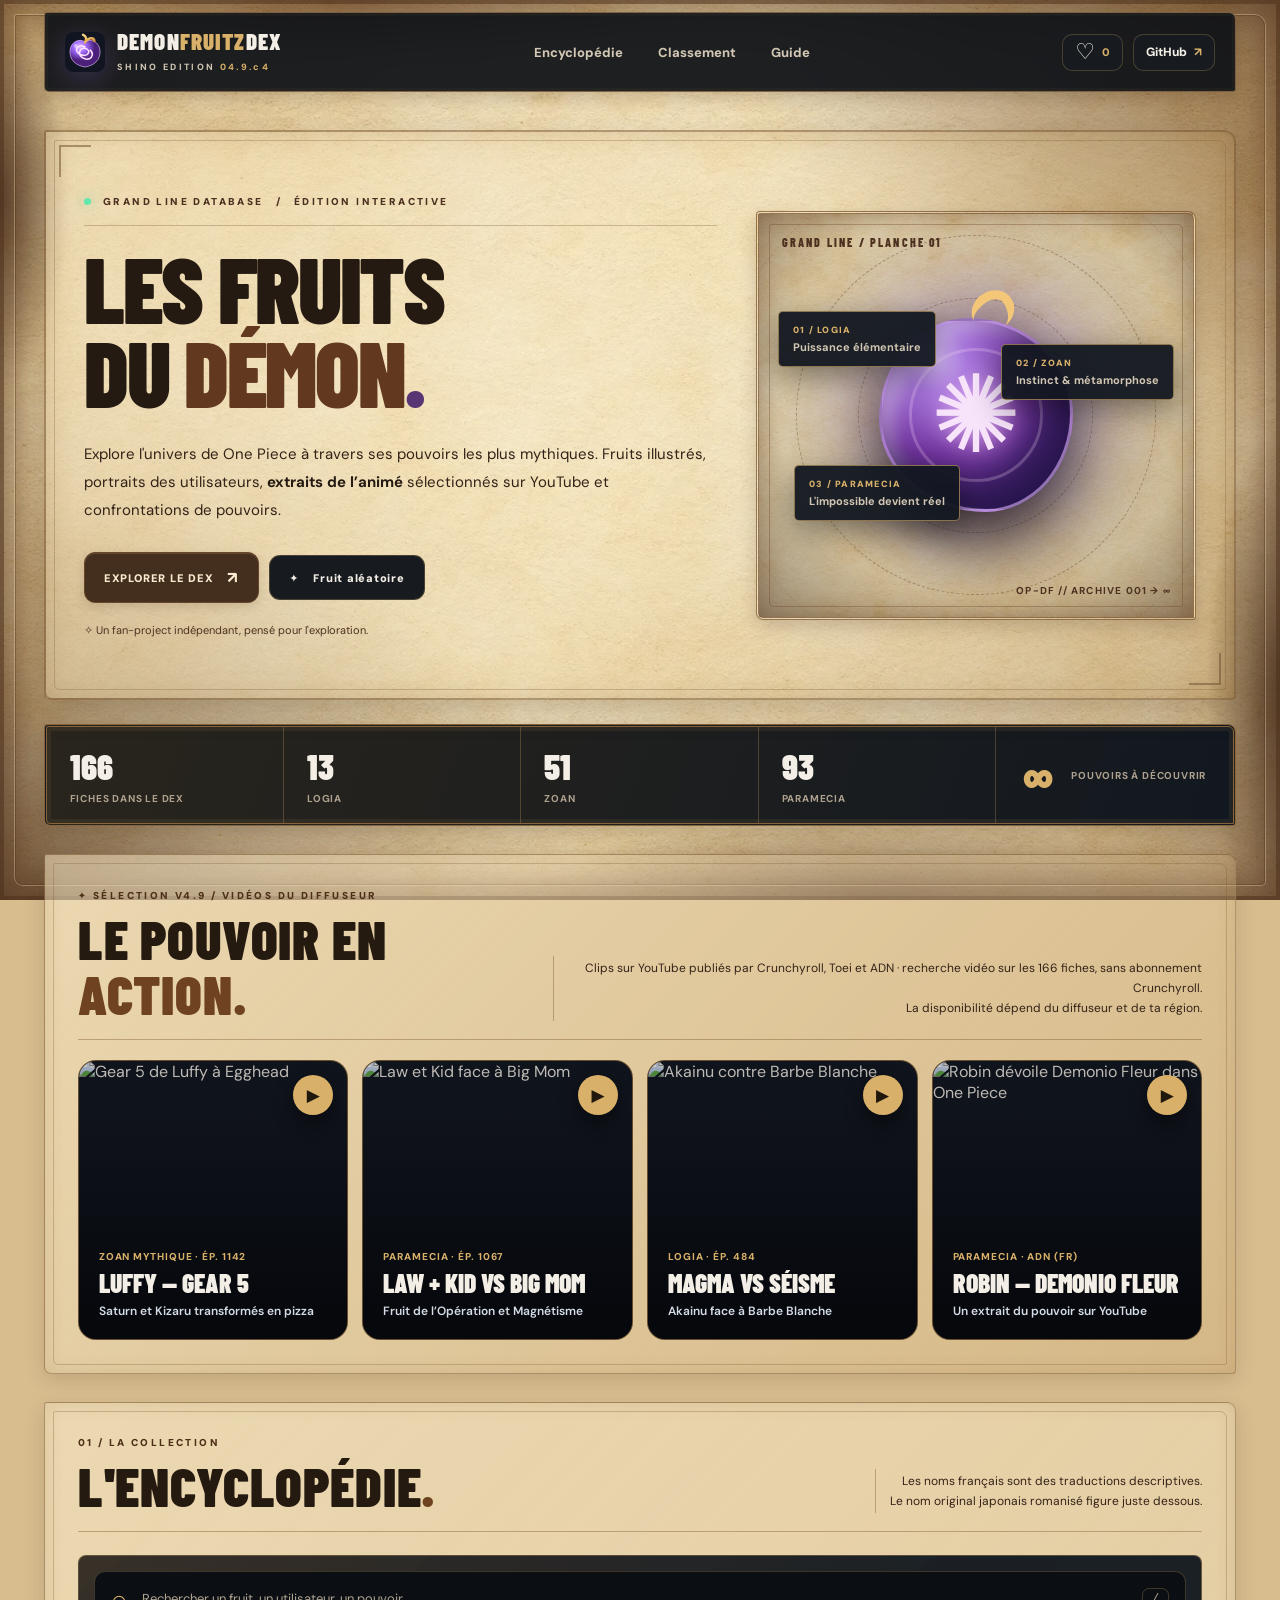
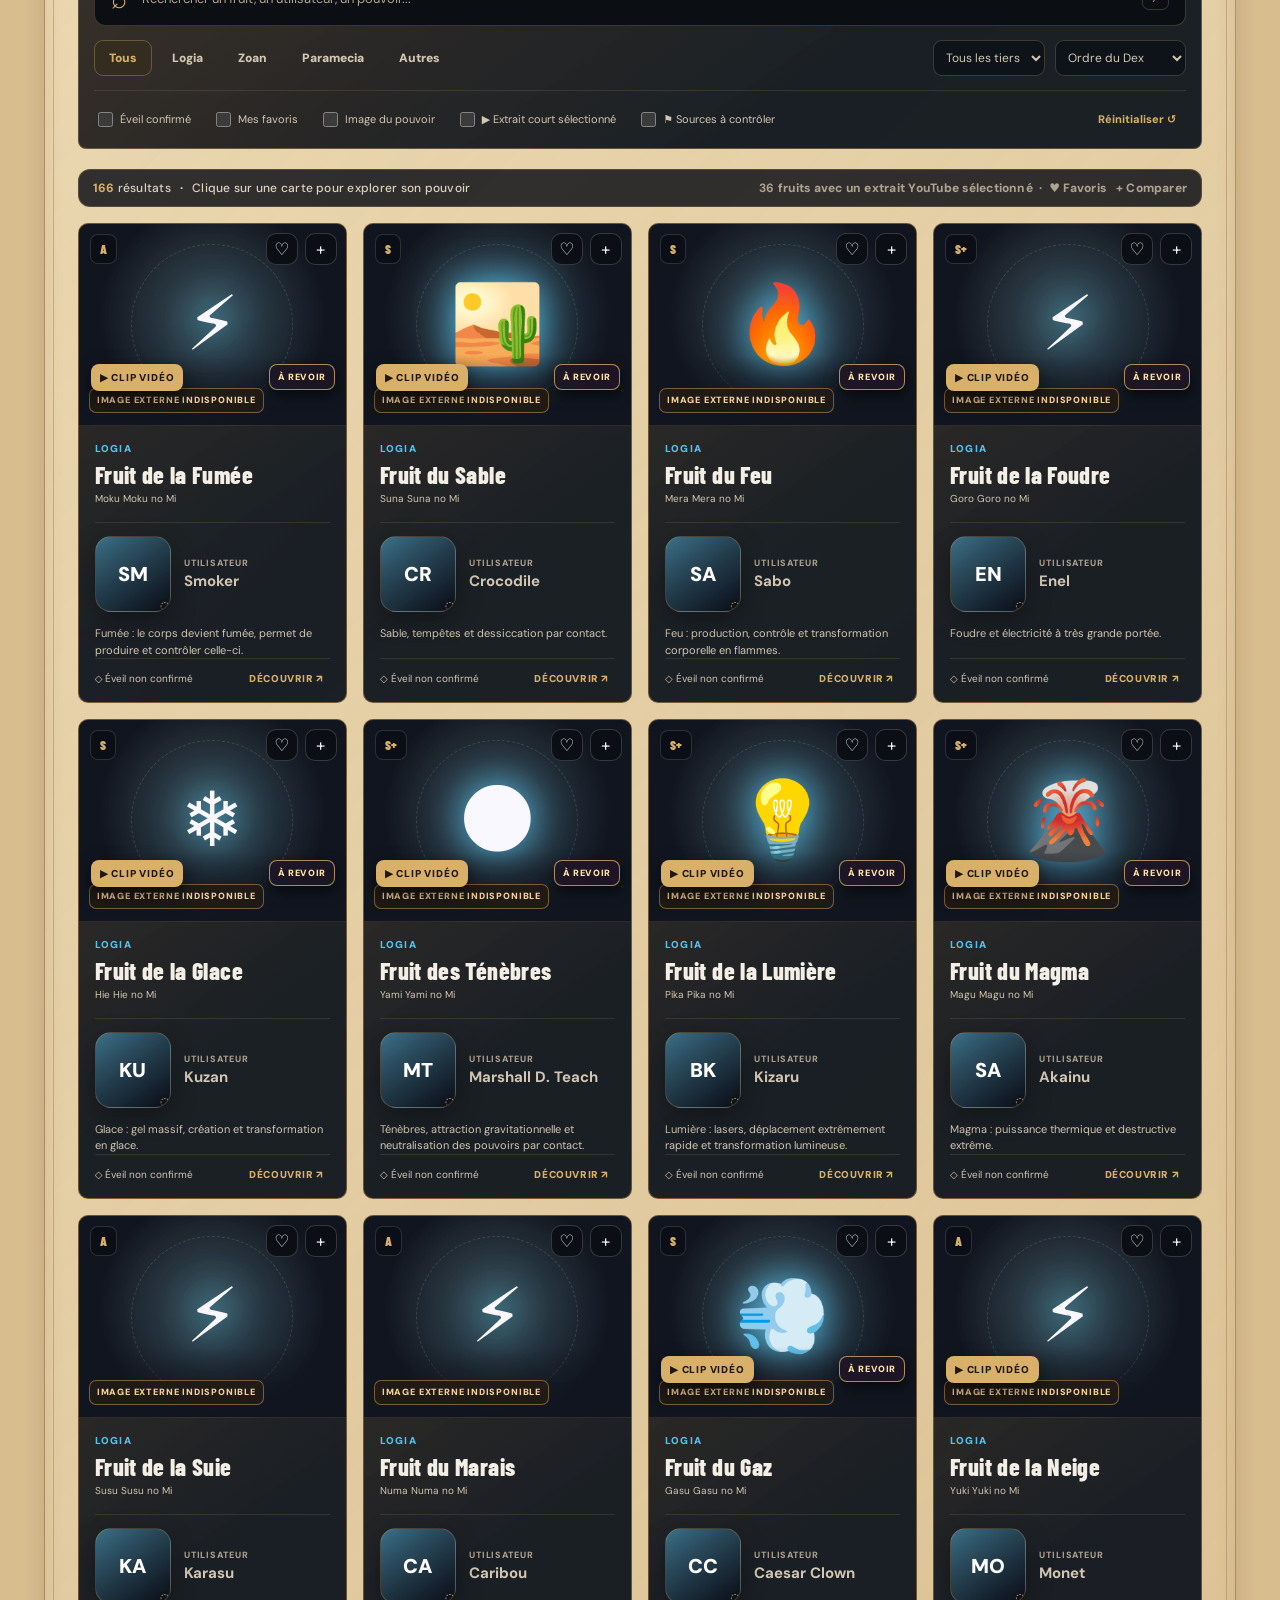
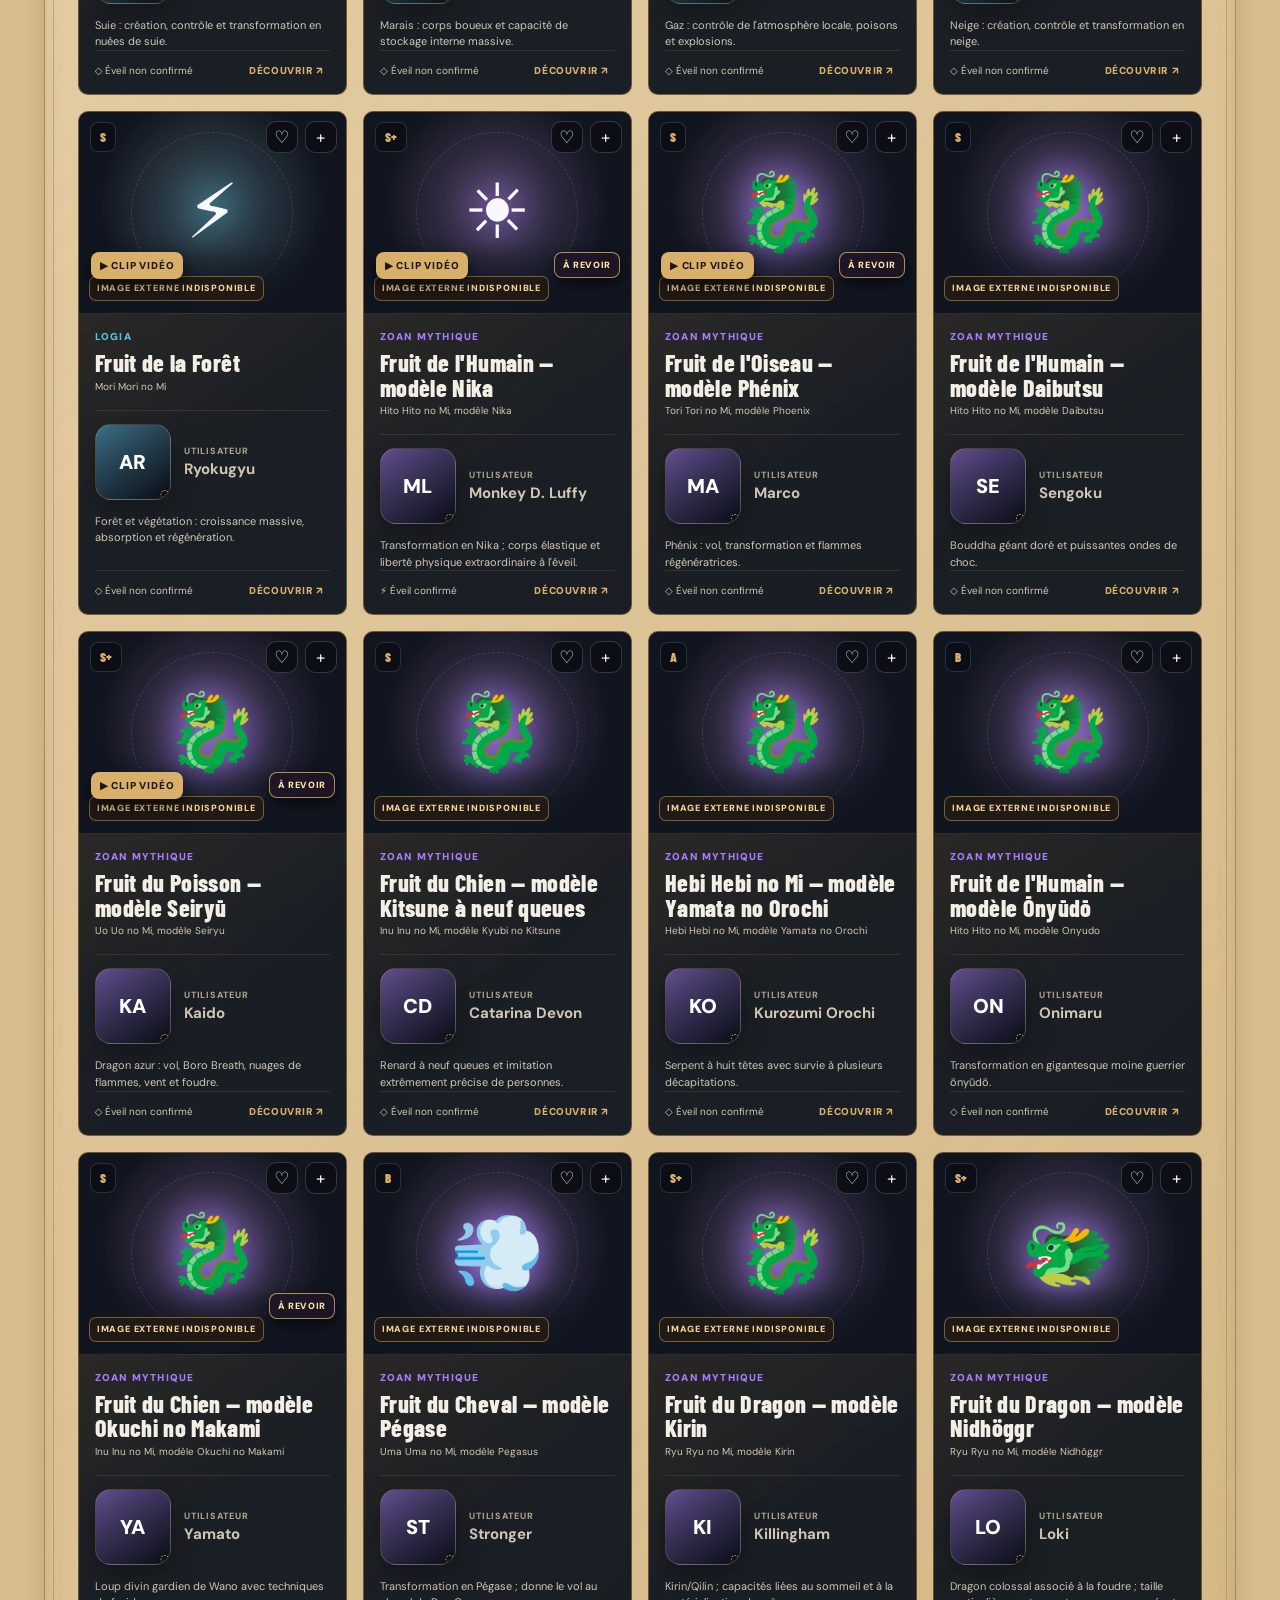
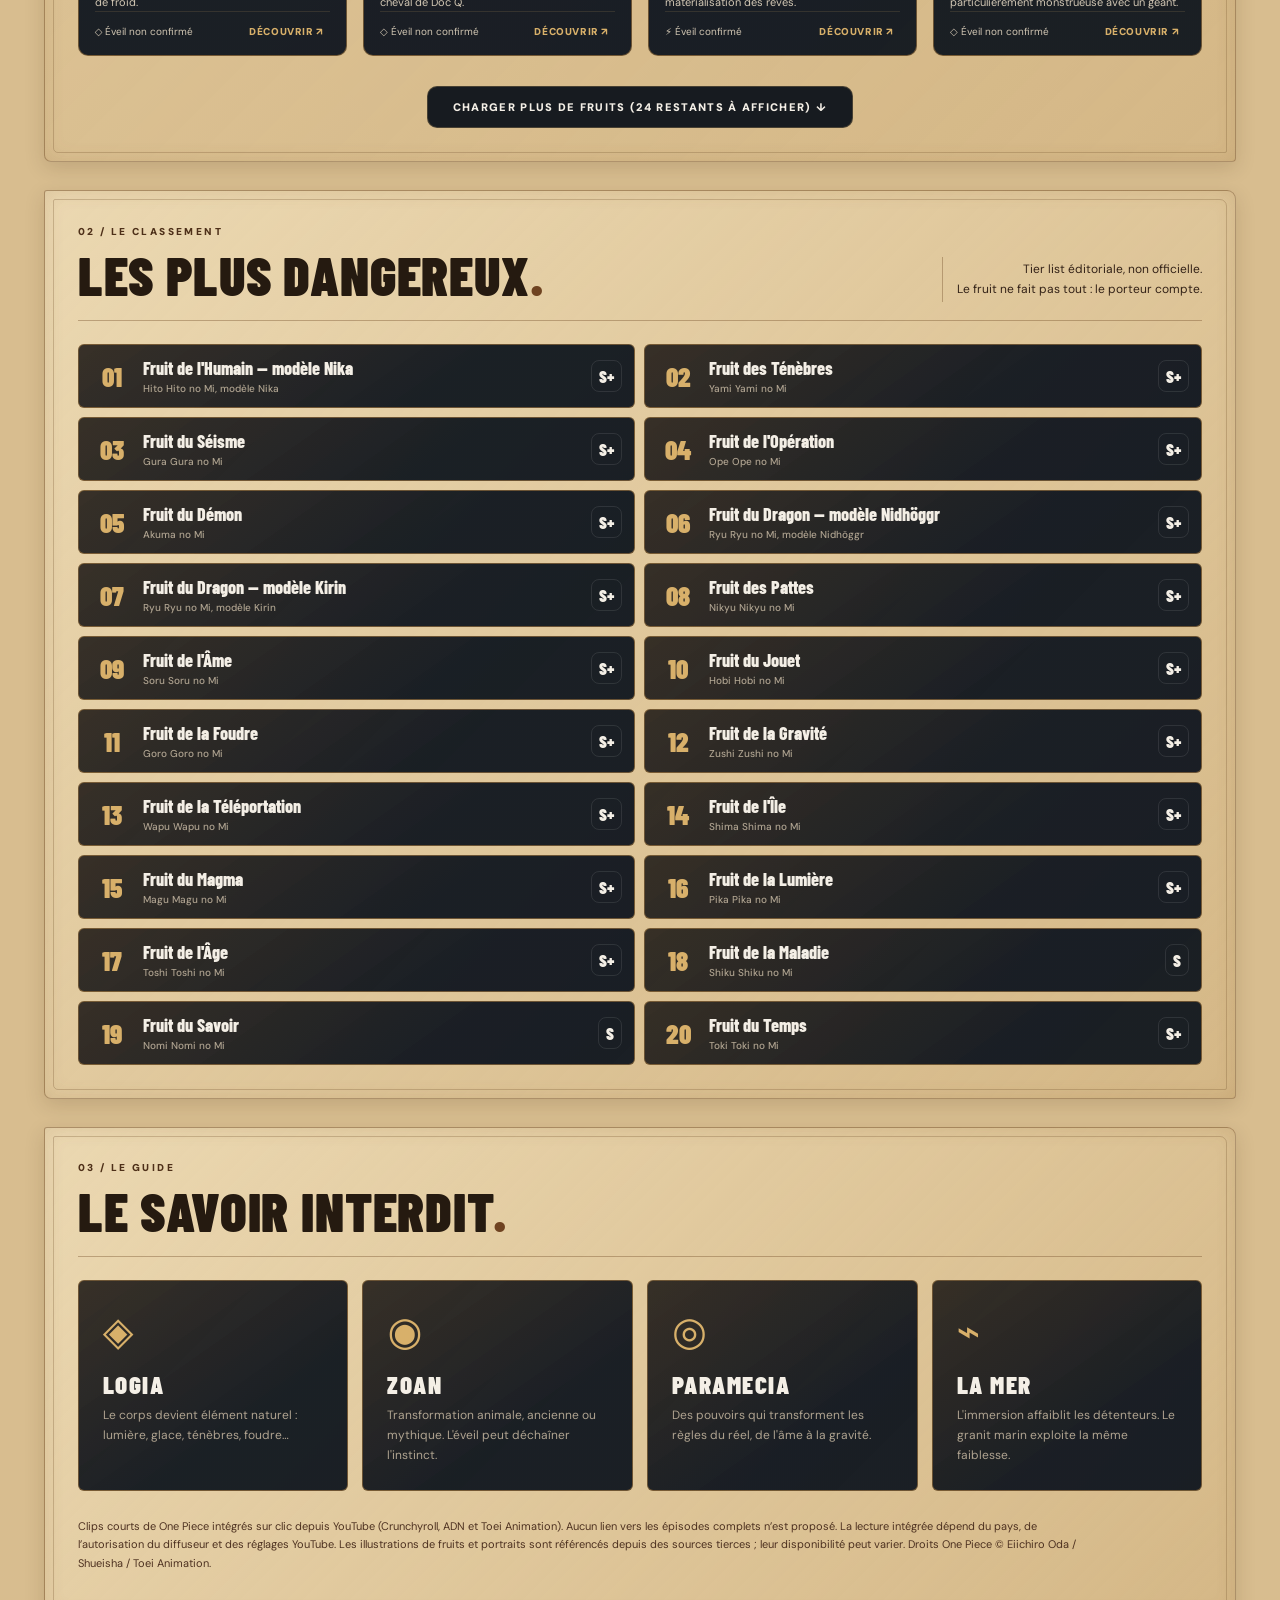
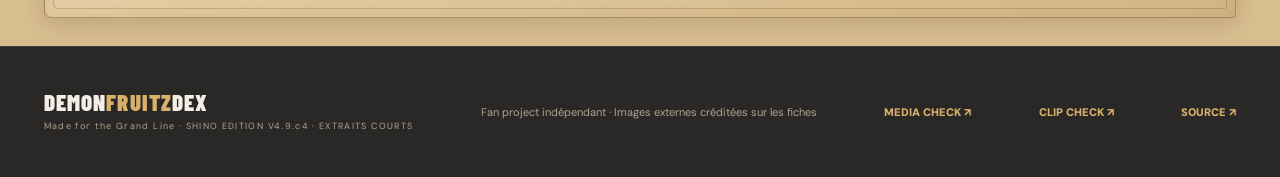
==== index.html @ b73044b1 "feat: rescue 12 evidenced illustrations in v4.9e" ====
<!doctype html>
<html lang="fr">
<head>
  <meta charset="utf-8" />
  <meta name="viewport" content="width=device-width, initial-scale=1" />
  <meta name="theme-color" content="#0b0f14" />
  <meta name="description" content="DemonFruitzDex — encyclopédie interactive des Fruits du Démon de One Piece, avec illustrations, utilisateurs, animations et comparateur." />
  <meta property="og:title" content="DemonFruitzDex — l'encyclopédie des Fruits du Démon" />
  <meta property="og:description" content="166 fiches, portraits immersifs et extraits courts publiés sur YouTube." />
  <title>DemonFruitzDex — SHINO-DEX V4.9.c4 · Manuscript Borders</title>
  <link rel="icon" type="image/svg+xml" href="assets/icon.svg" />
  <link rel="stylesheet" href="styles.css?v=4.9c4" />
  <link rel="stylesheet" href="assets/css/archive-theme.css?v=4.9c4" />
  <script src="data/fruits.js?v=4.9" defer></script>
  <script src="data/portrait-sources.js?v=4.9" defer></script>
  <script src="data/portraits-v48.js?v=4.9" defer></script>
  <script src="data/portraits-v49.js?v=4.9" defer></script>
<script src="data/portraits-v49d.js?v=4.9d" defer></script>
  <script src="data/power-art-v48.js?v=4.9" defer></script>
  <script src="data/power-art-v49e.js?v=4.9e" defer></script>
  <script src="data/clips.js?v=4.9b3" defer></script>
  <script src="app.js?v=4.9e" defer></script>
</head>
<body>
  <div class="ambient ambient-1" aria-hidden="true"></div>
  <div class="ambient ambient-2" aria-hidden="true"></div>
  <header class="site-header">
    <div class="container header-content">
      <a class="brand" href="#accueil" aria-label="DemonFruitzDex — Accueil">
        <img src="assets/icon.svg" alt="" width="40" height="40" />
        <span><strong>DEMON<span>FRUITZ</span>DEX</strong><small>SHINO EDITION <i>04.9.c4</i></small></span>
      </a>
      <nav class="desktop-nav" aria-label="Navigation principale">
        <a href="#catalogue">Encyclopédie</a>
        <a href="#classement">Classement</a>
        <a href="#guide">Guide</a>
      </nav>
      <div class="header-actions">
        <button id="favoritesTop" class="header-control" title="Afficher les favoris" aria-label="Afficher les favoris">♡ <span id="favoriteCount">0</span></button>
        <a class="github-link" href="https://github.com/shinobione/DemonFruitzDex" target="_blank" rel="noopener noreferrer">GitHub <span aria-hidden="true">↗</span></a>
      </div>
    </div>
  </header>

  <main id="accueil">
    <section class="hero container" aria-label="Bienvenue">
      <div class="hero-copy">
        <div class="hero-overline"><span class="live-dot"></span> GRAND LINE DATABASE <span class="hero-sep">/</span> ÉDITION INTERACTIVE</div>
        <h1>LES FRUITS<br>DU <em>DÉMON<span class="punct">.</span></em></h1>
        <p>Explore l'univers de One Piece à travers ses pouvoirs les plus mythiques. Fruits illustrés, portraits des utilisateurs, <strong>extraits de l’animé</strong> sélectionnés sur YouTube et confrontations de pouvoirs.</p>
        <div class="hero-cta">
          <a class="btn btn-gold" href="#catalogue">EXPLORER LE DEX <span>↗</span></a>
          <button id="randomButton" class="btn btn-quiet"><span aria-hidden="true">✦</span> Fruit aléatoire</button>
        </div>
        <div class="hero-meta"><span class="meta-spark">✧</span> Un fan-project indépendant, pensé pour l'exploration.</div>
      </div>
      <div class="hero-stage" aria-hidden="true">
        <div class="stage-orbit orbit-1"></div><div class="stage-orbit orbit-2"></div><div class="stage-orbit orbit-3"></div>
        <div class="stage-halo"></div>
        <div class="stage-fruit"><div class="fruit-stem"></div><div class="fruit-body">✺</div></div>
        <div class="stage-tag tag-a"><span>01 / LOGIA</span><strong>Puissance élémentaire</strong></div>
        <div class="stage-tag tag-b"><span>02 / ZOAN</span><strong>Instinct & métamorphose</strong></div>
        <div class="stage-tag tag-c"><span>03 / PARAMECIA</span><strong>L'impossible devient réel</strong></div>
        <div class="stage-coord">OP-DF // ARCHIVE 001 → ∞</div>
      </div>
    </section>

    <section class="stats-band container" aria-label="Statistiques">
      <div class="stat"><strong id="statTotal">166</strong><span>Fiches dans le Dex</span></div>
      <div class="stat"><strong id="statLogia">13</strong><span>Logia</span></div>
      <div class="stat"><strong id="statZoan">—</strong><span>Zoan</span></div>
      <div class="stat"><strong id="statParamecia">—</strong><span>Paramecia</span></div>
      <div class="stat stat-special"><span class="stat-mark">∞</span><span>Pouvoirs à découvrir</span></div>
    </section>

    <section class="spotlight container" id="nouveaux-clips" aria-labelledby="spotlightTitle">
      <div class="section-title-row"><div><div class="eyebrow">✦ SÉLECTION V4.9 / VIDÉOS DU DIFFUSEUR</div><h2 id="spotlightTitle">LE POUVOIR EN <span class="dot">ACTION.</span></h2></div><p class="section-aside">Clips sur YouTube publiés par Crunchyroll, Toei et ADN · recherche vidéo sur les 166 fiches, sans abonnement Crunchyroll.<br>La disponibilité dépend du diffuseur et de ta région.</p></div>
      <div class="spotlight-grid">
        <a class="spotlight-card" href="?fruit=hito-hito-no-mi-mod-le-nika&amp;clip=5L_Ek_CcREc" aria-label="Voir Gear 5 de Luffy à Egghead">
          <img loading="lazy" src="https://i.ytimg.com/vi/5L_Ek_CcREc/hqdefault.jpg" alt="Gear 5 de Luffy à Egghead">
          <span class="spotlight-play" aria-hidden="true">▶</span><span class="spotlight-info"><small>ZOAN MYTHIQUE · ÉP. 1142</small><strong>LUFFY — GEAR 5</strong><span>Saturn et Kizaru transformés en pizza</span></span>
        </a>
        <a class="spotlight-card" href="?fruit=ope-ope-no-mi&amp;clip=R_tBf1ByqYo" aria-label="Voir Law et Kid contre Big Mom">
          <img loading="lazy" src="https://i.ytimg.com/vi/R_tBf1ByqYo/hqdefault.jpg" alt="Law et Kid face à Big Mom">
          <span class="spotlight-play" aria-hidden="true">▶</span><span class="spotlight-info"><small>PARAMECIA · ÉP. 1067</small><strong>LAW + KID VS BIG MOM</strong><span>Fruit de l’Opération et Magnétisme</span></span>
        </a>
        <a class="spotlight-card" href="?fruit=magu-magu-no-mi&amp;clip=IL2yBUx2Lpc" aria-label="Voir Akainu contre Barbe Blanche">
          <img loading="lazy" src="https://i.ytimg.com/vi/IL2yBUx2Lpc/hqdefault.jpg" alt="Akainu contre Barbe Blanche">
          <span class="spotlight-play" aria-hidden="true">▶</span><span class="spotlight-info"><small>LOGIA · ÉP. 484</small><strong>MAGMA VS SÉISME</strong><span>Akainu face à Barbe Blanche</span></span>
        </a>
        <a class="spotlight-card" href="?fruit=hana-hana-no-mi&amp;clip=IRXco8fXxBE" aria-label="Voir Robin utiliser Demonio Fleur dans l'extrait ADN">
          <img loading="lazy" src="https://i.ytimg.com/vi/IRXco8fXxBE/hqdefault.jpg" alt="Robin dévoile Demonio Fleur dans One Piece">
          <span class="spotlight-play" aria-hidden="true">▶</span><span class="spotlight-info"><small>PARAMECIA · ADN (FR)</small><strong>ROBIN — DEMONIO FLEUR</strong><span>Un extrait du pouvoir sur YouTube</span></span>
        </a>
      </div>
    </section>

    <section class="catalogue container" id="catalogue">
      <div class="section-title-row">
        <div><div class="eyebrow">01 / LA COLLECTION</div><h2>L'ENCYCLOPÉDIE<span class="dot">.</span></h2></div>
        <div class="section-aside">Les noms français sont des traductions descriptives.<br>Le nom original japonais romanisé figure juste dessous.</div>
      </div>
      <div class="filter-panel">
        <div class="search-wrap"><span aria-hidden="true">⌕</span><input id="search" type="search" placeholder="Rechercher un fruit, un utilisateur, un pouvoir..." aria-label="Rechercher un fruit" autocomplete="off" /><kbd>/</kbd></div>
        <div class="filter-row">
          <div id="typeFilters" class="type-filters" role="group" aria-label="Type de fruit">
            <button type="button" data-type="all" class="type-chip active">Tous</button>
            <button type="button" data-type="Logia" class="type-chip">Logia</button>
            <button type="button" data-type="Zoan" class="type-chip">Zoan</button>
            <button type="button" data-type="Paramecia" class="type-chip">Paramecia</button>
            <button type="button" data-type="Indéterminé" class="type-chip">Autres</button>
          </div>
          <div class="selects"><select id="tier" aria-label="Filtrer par niveau"><option value="">Tous les tiers</option><option value="S+">S+</option><option value="S">S</option><option value="A">A</option><option value="B">B</option><option value="C">C</option></select>
            <select id="sort" aria-label="Trier"><option value="default">Ordre du Dex</option><option value="az">Nom A–Z</option><option value="za">Nom Z–A</option><option value="tier">Puissance ↓</option><option value="awake">Éveil confirmé</option><option value="clips">Extraits d’abord</option></select></div>
        </div>
        <div class="filter-footer"><label class="check-label"><input id="onlyAwakened" type="checkbox" /> <span>Éveil confirmé</span></label><label class="check-label"><input id="onlyFavorite" type="checkbox" /> <span>Mes favoris</span></label><label class="check-label"><input id="onlyIllustrated" type="checkbox" /> <span>Image du pouvoir</span></label><label class="check-label"><input id="onlyVideos" type="checkbox" /> <span>▶ Extrait court sélectionné</span></label><label class="check-label"><input id="onlyReview" type="checkbox" /> <span>⚑ Sources à contrôler</span></label><button id="reset" class="reset-filter">Réinitialiser ↺</button></div>
      </div>
      <div class="results-bar"><div><span id="resultsCount">—</span> <span class="dim">résultats</span><span class="separator">·</span><span class="dim">Clique sur une carte pour explorer son pouvoir</span></div><div class="results-hint"><strong id="clipInventory">—</strong> fruits avec un extrait YouTube sélectionné &nbsp;·&nbsp; ♥ Favoris &nbsp; + Comparer</div></div>
      <div id="cards" class="cards" aria-live="polite"></div>
      <div id="emptyState" class="empty-state" hidden><div>◇</div><h3>Aucun fruit trouvé</h3><p>Essaie une autre recherche ou désactive certains filtres.</p><button id="emptyReset" class="btn btn-quiet">Effacer les filtres</button></div>
      <div class="load-more-wrap"><button id="loadMore" class="load-more" hidden>CHARGER PLUS DE FRUITS <span>↓</span></button></div>
    </section>

    <section class="leaderboard container" id="classement">
      <div class="section-title-row"><div><div class="eyebrow">02 / LE CLASSEMENT</div><h2>LES PLUS DANGEREUX<span class="dot">.</span></h2></div><p class="section-aside">Tier list éditoriale, non officielle.<br>Le fruit ne fait pas tout : le porteur compte.</p></div>
      <div class="ranking" id="ranking"></div>
    </section>

    <section class="guide container" id="guide">
      <div class="section-title-row"><div><div class="eyebrow">03 / LE GUIDE</div><h2>LE SAVOIR INTERDIT<span class="dot">.</span></h2></div></div>
      <div class="guide-grid">
        <article><span class="guide-symbol">◈</span><h3>LOGIA</h3><p>Le corps devient élément naturel : lumière, glace, ténèbres, foudre…</p></article>
        <article><span class="guide-symbol">◉</span><h3>ZOAN</h3><p>Transformation animale, ancienne ou mythique. L'éveil peut déchaîner l'instinct.</p></article>
        <article><span class="guide-symbol">◎</span><h3>PARAMECIA</h3><p>Des pouvoirs qui transforment les règles du réel, de l'âme à la gravité.</p></article>
        <article><span class="guide-symbol">⌁</span><h3>LA MER</h3><p>L'immersion affaiblit les détenteurs. Le granit marin exploite la même faiblesse.</p></article>
      </div>
      <p class="legal-note">Clips courts de One Piece intégrés sur clic depuis YouTube (Crunchyroll, ADN et Toei Animation). Aucun lien vers les épisodes complets n’est proposé. La lecture intégrée dépend du pays, de l’autorisation du diffuseur et des réglages YouTube. Les illustrations de fruits et portraits sont référencés depuis des sources tierces ; leur disponibilité peut varier. Droits One Piece © Eiichiro Oda / Shueisha / Toei Animation.</p>
    </section>
  </main>
  <footer><div class="container footer-inner"><div><strong>DEMON<span>FRUITZ</span>DEX</strong><small>Made for the Grand Line · SHINO EDITION V4.9.c4 · EXTRAITS COURTS</small></div><span>Fan project indépendant · Images externes créditées sur les fiches</span><a href="media-check.html" title="Vérifier depuis votre navigateur les portraits et illustrations externes">MEDIA CHECK ↗</a><a href="clip-check.html" title="Tester la lecture des extraits vidéo, sans compte">CLIP CHECK ↗</a><a href="https://github.com/shinobione/DemonFruitzDex" target="_blank" rel="noopener noreferrer">SOURCE ↗</a></div></footer>

  <div class="compare-dock" id="compareDock" hidden><div><span class="dock-icon">⚔</span> <strong id="compareCount">0 / 2</strong><small>fruits sélectionnés</small></div><div class="dock-actions"><button id="compareOpen" disabled>Comparer →</button><button id="compareClear" title="Vider la sélection" aria-label="Vider la sélection">×</button></div></div>

  <dialog id="detailDialog" class="detail-dialog"><div id="detailContent"></div></dialog>
  <dialog id="compareDialog" class="compare-dialog"><div class="compare-dialog-inner"><div class="compare-head"><div><div class="eyebrow">DUEL DES POUVOIRS</div><h2>COMPARATEUR <span class="dot">⚔</span></h2></div><button id="compareClose" class="round-close" aria-label="Fermer le comparateur">×</button></div><div id="compareContent" class="compare-content"></div><p class="compare-disclaimer">Le tiers est un jugement éditorial : un personnage puissant n'implique pas que son fruit soit intrinsèquement supérieur.</p></div></dialog>
  <div class="toast" id="toast" role="status" aria-live="polite"></div>
</body>
</html>
---- styles.css ----
@import url('https://fonts.googleapis.com/css2?family=Barlow+Condensed:wght@500;600;700;800;900&family=DM+Sans:wght@400;500;600;700;800&display=swap');
:root{--bg:#080b10;--bg2:#0e131b;--panel:#111721;--ink:#f8f6f0;--muted:#8e96a5;--line:#ffffff17;--line2:#ffffff26;--gold:#f4c36b;--purple:#9d77fc;--blue:#55c0ec;--pink:#f488a8;--green:#65cf99;--radius:20px;--shadow:0 22px 70px #0008}
*{box-sizing:border-box}html{scroll-behavior:smooth;scroll-padding-top:94px}body{margin:0;background:var(--bg);font-family:'DM Sans',Inter,system-ui,sans-serif;color:var(--ink);min-height:100vh;overflow-x:hidden}button,input,select{font:inherit}button{cursor:pointer}button:focus-visible,a:focus-visible,input:focus-visible,select:focus-visible{outline:2px solid var(--gold);outline-offset:3px}a{color:inherit}svg{display:block}.container{width:min(1480px,calc(100% - 56px));margin-inline:auto}.ambient{position:fixed;pointer-events:none;z-index:-1;filter:blur(95px);opacity:.16;border-radius:50%}.ambient-1{background:#7955cf;width:450px;height:450px;top:-160px;left:-180px}.ambient-2{background:#2c729d;width:420px;height:420px;top:30%;right:-160px}.site-header{position:sticky;top:0;z-index:35;border-bottom:1px solid var(--line);background:#090d13e9;backdrop-filter:blur(18px)}.header-content{height:78px;display:flex;align-items:center;justify-content:space-between;gap:24px}.brand{display:flex;align-items:center;gap:12px;text-decoration:none}.brand>img{filter:drop-shadow(0 6px 12px #9d77fc36)}.brand strong,.footer-inner strong{font:900 23px/.9 'Barlow Condensed',sans-serif;letter-spacing:.05em}.brand strong span,.footer-inner strong span{color:var(--gold)}.brand small{display:block;margin-top:6px;font-size:9px;font-weight:800;color:#a4acb9;letter-spacing:.26em}.brand small i{font-style:normal;color:var(--gold)}.desktop-nav{display:flex;gap:35px}.desktop-nav a{font-size:13px;font-weight:800;text-decoration:none;color:#9ca6b6;transition:.2s}.desktop-nav a:hover{color:var(--gold)}.header-actions{display:flex;align-items:center;gap:10px}.header-control,.github-link{display:flex;align-items:center;justify-content:center;gap:7px;height:37px;border:1px solid var(--line2);background:#171c27;border-radius:10px;color:var(--ink);padding:0 12px;font-size:12px;font-weight:800;text-decoration:none}.header-control{font-size:22px;line-height:1}.header-control span{font-size:11px;color:var(--gold)}.header-control.is-active{color:var(--gold);border-color:#f4c36b66}.github-link span{color:var(--gold)}
/* Hero */
.hero{display:grid;grid-template-columns:minmax(0,1.18fr) minmax(330px,.82fr);gap:34px;min-height:570px;padding-top:61px;padding-bottom:26px;align-items:center}.hero-copy{position:relative;z-index:2}.hero-overline,.eyebrow{font-size:10px;font-weight:900;letter-spacing:.24em;color:var(--gold)}.hero-overline{display:flex;align-items:center;gap:12px}.live-dot{display:inline-block;width:7px;height:7px;border-radius:50%;background:#63e7ac;box-shadow:0 0 15px #65cf99;animation:pulse 2.8s infinite}.hero-sep{color:#4f5361}.hero h1{font:900 clamp(62px,7.2vw,118px)/.91 'Barlow Condensed','Impact',sans-serif;letter-spacing:-.025em;margin:20px 0 26px;text-shadow:0 10px 45px #0007}.hero h1 em{font-style:normal;color:var(--gold)}.punct{color:var(--purple)}.hero-copy>p{max-width:650px;color:#b1bac7;font-size:15px;line-height:1.88}.hero-copy>p strong{color:#f0e6d4}.hero-cta{display:flex;gap:10px;align-items:center;margin-top:28px;flex-wrap:wrap}.btn{display:inline-flex;align-items:center;justify-content:center;gap:14px;border-radius:11px;padding:14px 19px;min-height:45px;text-decoration:none;font-size:11px;font-weight:900;letter-spacing:.07em;border:1px solid var(--line2);transition:transform .2s,box-shadow .2s,background .2s}.btn:hover{transform:translateY(-3px)}.btn-gold{background:var(--gold);color:#1b1520;border-color:var(--gold);box-shadow:0 8px 30px #f4c36b24}.btn-gold:hover{box-shadow:0 10px 40px #f4c36b44}.btn-gold span{font-size:16px}.btn-quiet{color:#d8dfeb;background:#151a23}.hero-meta{font-size:11px;color:#737b8a;margin-top:20px}.meta-spark{color:var(--gold)}
.hero-stage{height:482px;position:relative;isolation:isolate;display:flex;align-items:center;justify-content:center;overflow:hidden;border:1px solid #ffffff12;border-radius:24px;background:radial-gradient(ellipse at 51% 47%,#4b34584c 0%,#171b28 40%,#0c1017 76%);box-shadow:var(--shadow)}.hero-stage::before{position:absolute;inset:0;content:"";background:repeating-linear-gradient(0deg,transparent 0 32px,#ffffff05 33px),repeating-linear-gradient(90deg,transparent 0 32px,#ffffff05 33px);opacity:.42;mask-image:radial-gradient(ellipse at center,#000 20%,transparent 79%)}.hero-stage::after{content:'THE GRAND LINE';position:absolute;top:21px;left:23px;font:800 12px 'Barlow Condensed',sans-serif;letter-spacing:.18em;color:#a6aabb}.stage-orbit{position:absolute;border-radius:50%;border:1px dashed #ffffff2d;transform:rotate(-20deg);animation:spin 36s linear infinite}.orbit-1{width:235px;height:235px}.orbit-2{width:360px;height:360px;animation-duration:62s;animation-direction:reverse}.orbit-3{width:520px;height:520px;opacity:.35}.stage-halo{position:absolute;width:265px;height:265px;border-radius:50%;background:#7c55d934;filter:blur(38px);animation:breathe 5s ease-in-out infinite}.stage-fruit{position:relative;z-index:2;animation:levitate 5s ease-in-out infinite;filter:drop-shadow(0 28px 29px #000b)}.fruit-body{width:194px;height:194px;display:grid;place-items:center;font-size:108px;color:#f7e4fb;text-shadow:0 0 22px #f4c5ffb2;border-radius:46% 54% 45% 55%/52% 49% 51% 48%;background:radial-gradient(circle at 28% 20%,#dec3ff 0%,#a675db 16%,#73359f 47%,#3c1f65 87%);border:3px solid #eacbff79;box-shadow:inset -23px -25px 32px #180f3b9e,inset 13px 10px 15px #fff5,0 0 65px #9e66ee24}.fruit-body::before{content:"";position:absolute;inset:30px;border-radius:50%;border:3px solid #ffe3fc72;opacity:.5}.fruit-stem{position:absolute;z-index:5;left:92px;top:-27px;height:39px;width:44px;border:9px solid #f3c777;border-bottom:0;border-left:0;transform:rotate(-32deg);border-radius:50%}.stage-tag{position:absolute;z-index:3;display:flex;flex-direction:column;gap:4px;min-width:130px;background:#0d131de0;padding:12px 14px;border:1px solid #ffffff20;border-radius:12px;box-shadow:0 10px 30px #0006;backdrop-filter:blur(10px);animation:levitate 7s ease-in-out infinite}.stage-tag span{font-size:9px;font-weight:900;letter-spacing:.14em;color:var(--gold)}.stage-tag strong{font-size:11px;color:#dce3ec}.tag-a{left:19px;top:97px}.tag-b{right:19px;top:130px;animation-delay:-2s}.tag-c{left:35px;bottom:96px;animation-delay:-4s}.stage-coord{position:absolute;bottom:20px;right:22px;font:700 10px 'DM Sans';letter-spacing:.12em;color:#6f7a90}
.stats-band{display:grid;grid-template-columns:repeat(5,1fr);gap:0;border:1px solid var(--line);border-radius:17px;background:#121720d1;overflow:hidden;margin-bottom:45px}.stat{padding:18px 23px;border-right:1px solid var(--line);display:flex;flex-direction:column;gap:5px}.stat:last-child{border-right:none}.stat strong{font:900 35px 'Barlow Condensed',sans-serif;color:#fff}.stat span:last-child{font-size:10px;text-transform:uppercase;letter-spacing:.08em;font-weight:700;color:#8793a4}.stat-special{justify-content:center;flex-direction:row;align-items:center;gap:18px}.stat-mark{font:900 45px 'Barlow Condensed',sans-serif;color:var(--gold)}
/* Catalogue */
.catalogue,.leaderboard,.guide{padding:35px 0 80px}.section-title-row{display:flex;justify-content:space-between;gap:30px;align-items:end;margin-bottom:23px}.section-title-row h2{font:900 clamp(33px,4.3vw,58px)/1 'Barlow Condensed',sans-serif;letter-spacing:.015em;margin:9px 0 0}.dot{color:var(--gold)}.section-aside{font-size:12px;line-height:1.7;color:#828d9f;text-align:right;margin:0}.filter-panel{border:1px solid var(--line);border-radius:18px;background:#121720eb;padding:15px;margin-bottom:17px}.search-wrap{height:55px;display:flex;align-items:center;gap:13px;border:1px solid #ffffff1b;border-radius:11px;background:#090d14;padding:0 16px;margin-bottom:14px}.search-wrap>span{font-size:27px;line-height:1;color:var(--gold)}.search-wrap input{width:100%;height:100%;border:0;outline:none;background:transparent;color:#fff;font-size:13px}.search-wrap input::placeholder{color:#727e91}.search-wrap kbd{padding:3px 9px;border:1px solid var(--line2);border-radius:7px;font-size:12px;color:#929bad}.filter-row{display:flex;gap:18px;align-items:center;justify-content:space-between}.type-filters{display:flex;gap:5px;flex-wrap:wrap}.type-chip{border:1px solid transparent;padding:9px 14px;border-radius:9px;color:#97a3b5;background:transparent;font-size:12px;font-weight:900}.type-chip:hover{background:#242b37;color:#fff}.type-chip.active{background:#2b2538;color:var(--gold);border-color:#f4c36b28}.selects{display:flex;gap:10px;flex-wrap:wrap}.selects select{border:1px solid var(--line2);background:#0d121a;color:#aeb6c4;height:36px;padding:0 8px;border-radius:9px;font-size:12px;max-width:180px}.filter-footer{border-top:1px solid var(--line);display:flex;align-items:center;gap:25px;margin-top:14px;padding:14px 4px 0;flex-wrap:wrap}.check-label{display:flex;align-items:center;gap:7px;color:#9facbd;font-size:11px;cursor:pointer}.check-label input{accent-color:var(--gold);width:15px;height:15px;margin:0}.reset-filter{color:var(--gold);border:0;background:transparent;font-size:11px;font-weight:800;margin-left:auto}.results-bar{display:flex;align-items:center;justify-content:space-between;font-size:12px;font-weight:800;letter-spacing:.02em;margin:20px 0 16px}.results-bar #resultsCount{color:var(--gold)}.dim{color:#778294;font-weight:500}.separator{padding:0 9px;color:#697487}.results-hint{color:#7f8896}.cards{display:grid;grid-template-columns:repeat(4,minmax(0,1fr));gap:16px}.fruit-card{background:linear-gradient(170deg,#161c26,#0e131b);border:1px solid var(--line);border-radius:20px;position:relative;overflow:hidden;transition:transform .25s ease,box-shadow .25s ease,border-color .25s ease;display:flex;flex-direction:column;min-height:427px}.fruit-card:hover{transform:translateY(-5px);box-shadow:0 18px 50px #0008;border-color:#ffffff35}.fruit-card:focus-within{border-color:#f4c36b88}.card-visual{height:202px;position:relative;display:flex;align-items:center;justify-content:center;isolation:isolate;background:radial-gradient(circle at 50% 46%,color-mix(in srgb,var(--accent),transparent 69%),#11151f 66%);overflow:hidden}.card-visual::before{content:"";position:absolute;width:160px;height:160px;border:1px dashed #ffffff22;border-radius:50%;animation:spin 36s linear infinite}.card-visual::after{content:"";position:absolute;inset:0;background:linear-gradient(180deg,transparent 65%,#10151f 100%);pointer-events:none}.artwork{position:relative;z-index:2;display:block;max-width:95%;max-height:95%;width:100%;height:100%;object-fit:contain;padding:15px;filter:drop-shadow(0 9px 13px #0009);transition:transform .3s ease}.fruit-card:hover .artwork{transform:scale(1.085) rotate(-1deg)}.art-fallback{position:absolute;inset:0;display:flex;align-items:center;justify-content:center;color:#faf8ff;font-size:76px;text-shadow:0 0 40px var(--accent);animation:levitate 7s ease-in-out infinite}.art-meta{position:absolute;left:10px;bottom:12px;z-index:4;background:#06090cba;backdrop-filter:blur(8px);border:1px solid #ffffff24;padding:6px 7px;border-radius:7px;font-size:9px;letter-spacing:.09em;font-weight:900;color:#dce3ef}.card-controls{position:absolute;right:9px;top:9px;z-index:6;display:flex;gap:7px}.mini-action{width:32px;height:32px;display:grid;place-items:center;border-radius:10px;border:1px solid #ffffff2b;color:#f7f5fa;background:#111521c9;backdrop-filter:blur(7px);font-size:17px;transition:.15s}.mini-action:hover{background:#282338}.mini-action.saved{color:var(--gold);border-color:#f4c36b63}.mini-action.selected{color:#81f0b8;border-color:#81f0b870}.tier-badge{position:absolute;z-index:5;top:10px;left:11px;border-radius:8px;padding:6px 9px;background:#0b0e15d5;border:1px solid #ffffff22;font:900 13px 'Barlow Condensed',sans-serif;color:var(--gold)}.card-body{padding:16px;display:flex;flex-direction:column;flex:1}.category{font-size:10px;font-weight:900;letter-spacing:.12em;color:var(--accent);text-transform:uppercase}.card-title{font:800 24px/1.02 'Barlow Condensed',sans-serif;letter-spacing:.015em;margin:8px 0 4px}.card-jp{font-size:10px;color:#9da8bc;white-space:nowrap;overflow:hidden;text-overflow:ellipsis}.card-user{display:flex;align-items:center;gap:9px;margin:15px 0 12px;min-width:0}.portrait-frame{flex:none;position:relative;width:42px;height:42px;border:1px solid #ffffff24;border-radius:12px;overflow:hidden;background:linear-gradient(145deg,color-mix(in srgb,var(--accent),transparent 50%),#0b0f18);display:grid;place-items:center;font:900 11px 'DM Sans';color:#fff}.portrait-frame img{position:absolute;inset:0;width:100%;height:100%;object-fit:cover;object-position:center 18%;background:#191c25}.user-name{min-width:0}.user-name span{display:block;font-size:9px;letter-spacing:.1em;text-transform:uppercase;color:#6e7a8b;font-weight:800}.user-name b{display:block;white-space:nowrap;text-overflow:ellipsis;overflow:hidden;font-size:11px;color:#cfd7e5;margin-top:3px}.card-power{font-size:11px;line-height:1.52;color:#929eaf;margin:0;max-height:50px;overflow:hidden}.card-foot{display:flex;align-items:center;justify-content:space-between;border-top:1px solid var(--line);padding-top:12px;margin-top:auto;gap:10px}.card-foot span{font-size:10px;color:#8c98ab}.view-details{border:0;background:transparent;color:var(--gold);font-size:10px;font-weight:900;letter-spacing:.06em;white-space:nowrap}.load-more-wrap{text-align:center;margin-top:30px}.load-more{border:1px solid #ffffff2e;background:#151c27;color:#e4e8f0;border-radius:10px;padding:13px 25px;font-size:11px;font-weight:900;letter-spacing:.12em}.load-more span{color:var(--gold);padding-left:10px}.load-more:hover{border-color:var(--gold)}.empty-state{padding:80px 0;text-align:center;color:#8c97a5}.empty-state>div{font-size:70px;color:var(--gold)}.empty-state h3{color:#fff;font:900 28px 'Barlow Condensed',sans-serif}.empty-state p{font-size:13px}
/* Ranking */
.leaderboard{border-top:1px solid var(--line)}.ranking{display:grid;grid-template-columns:repeat(2,1fr);gap:9px}.rank{width:100%;border:1px solid var(--line);border-radius:12px;background:#10151e;text-align:left;color:inherit;padding:12px;display:grid;grid-template-columns:42px 1fr auto;align-items:center;gap:10px;transition:.2s}.rank:hover{border-color:#f4c36b70;transform:translateX(3px)}.rank-index{font:900 27px 'Barlow Condensed',sans-serif;color:var(--gold);text-align:center}.rank-name{font:800 18px 'Barlow Condensed',sans-serif}.rank-name small{display:block;font:500 10px 'DM Sans';color:#8a98a8;margin-top:3px}.rank-tier{font:900 17px 'Barlow Condensed';border-radius:8px;border:1px solid #ffffff18;padding:5px 7px}
/* Guide */
.guide{border-top:1px solid var(--line)}.guide-grid{display:grid;grid-template-columns:repeat(4,1fr);gap:14px}.guide-grid article{padding:24px;background:linear-gradient(135deg,#141923,#0d121a);border-radius:14px;border:1px solid var(--line)}.guide-symbol{font-size:40px;color:var(--gold)}.guide-grid h3{font:900 25px 'Barlow Condensed';letter-spacing:.06em;margin:12px 0 7px}.guide-grid p{font-size:12px;line-height:1.65;color:#9aa6b7;margin:0}.legal-note{max-width:1000px;color:#8793a5;line-height:1.7;font-size:11px;margin-top:26px}.legal-note strong{color:#d2d9e4}
footer{background:#0b0f16;border-top:1px solid var(--line)}.footer-inner{min-height:130px;display:flex;align-items:center;justify-content:space-between;gap:20px}.footer-inner>div{display:flex;flex-direction:column;gap:8px}.footer-inner small{font-size:9px;color:#828c9b;letter-spacing:.15em}.footer-inner>span{font-size:11px;color:#757e8a}.footer-inner>a{font:900 11px 'DM Sans';color:var(--gold);text-decoration:none}
/* modal details */
.detail-dialog,.compare-dialog{border:1px solid #ffffff20;border-radius:24px;padding:0;background:#10151f;color:#f7f6f0;box-shadow:0 40px 120px #000e;max-height:min(94vh,1000px);overscroll-behavior:contain;overflow:auto}.detail-dialog{width:min(1060px,calc(100vw - 22px))}.detail-dialog::backdrop,.compare-dialog::backdrop{background:#010308d9;backdrop-filter:blur(8px)}.detail-top{padding:28px 30px;display:flex;justify-content:space-between;gap:20px;align-items:start;border-bottom:1px solid var(--line)}.detail-overline{font-size:10px;color:var(--accent);font-weight:900;letter-spacing:.16em}.detail-title{font:900 clamp(35px,5vw,60px)/.94 'Barlow Condensed';margin:10px 0 6px}.detail-jp{font-size:12px;color:#a5afbe}.detail-header-actions{display:flex;gap:7px}.round-close,.action-icon{height:40px;width:40px;border-radius:11px;border:1px solid var(--line2);background:#19212d;color:#fff;font-size:22px}.action-icon.active{color:var(--gold)}.round-close:hover,.action-icon:hover{background:#253041}.detail-grid{display:grid;grid-template-columns:minmax(0,.9fr) minmax(0,1.1fr);gap:20px;padding:20px 30px 30px}.detail-photo{position:relative;height:290px;border-radius:16px;border:1px solid var(--line);background:radial-gradient(circle at center,color-mix(in srgb,var(--accent),transparent 74%),#10151e 65%);display:flex;align-items:center;justify-content:center;overflow:hidden}.detail-photo>img{width:100%;height:100%;object-fit:contain;padding:10px;z-index:2;filter:drop-shadow(0 14px 21px #000a)}.detail-photo>.art-fallback{font-size:100px}.detail-photo>.art-meta{left:12px;bottom:12px}.detail-user{display:flex;align-items:center;gap:13px;margin:16px 0;border-radius:13px;background:#ffffff05;padding:12px;border:1px solid var(--line)}.detail-user .portrait-frame{width:68px;height:68px;border-radius:13px;font-size:18px}.detail-user small{display:block;color:#8b97a8;text-transform:uppercase;letter-spacing:.1em;font-size:10px;font-weight:800}.detail-user b{display:block;font:900 23px 'Barlow Condensed';margin-top:5px}.detail-info-row{display:grid;grid-template-columns:1fr 1fr;gap:9px}.detail-info-row>div{padding:14px;border:1px solid var(--line);background:#ffffff04;border-radius:12px}.detail-info-row span{font-size:9px;font-weight:900;letter-spacing:.13em;color:#7e8998;text-transform:uppercase;display:block}.detail-info-row strong{display:block;margin-top:6px;font-size:13px}.detail-power-label{font:900 12px 'DM Sans';color:#f4c36b;letter-spacing:.13em;margin:2px 0 10px}.detail-power{font-size:14px;line-height:1.74;color:#bec7d5;margin:0 0 20px}.motion-player{height:280px;position:relative;overflow:hidden;background:radial-gradient(circle at center,color-mix(in srgb,var(--accent),transparent 85%),#070a10 75%);border:1px solid var(--line);border-radius:16px}.motion-player video,.motion-player canvas{width:100%;height:100%;display:block;object-fit:cover}.motion-player canvas{position:absolute;inset:0}.motion-player video{position:absolute;inset:0}.motion-label{position:absolute;top:12px;left:12px;z-index:3;background:#070b10c9;border:1px solid #ffffff23;padding:7px 9px;border-radius:9px;font-size:9px;letter-spacing:.1em;font-weight:900;color:#fff}.motion-bottom{position:absolute;left:12px;bottom:12px;right:12px;z-index:4;display:flex;align-items:center;justify-content:space-between;gap:10px}.motion-bottom span{font-size:9px;color:#b6c7d3;letter-spacing:.08em;background:#070b10a6;padding:7px;border-radius:7px}.motion-bottom button{background:#111824db;border:1px solid #ffffff3b;border-radius:8px;padding:8px 10px;color:#fff;font-size:11px;font-weight:800}.detail-source{font-size:11px;line-height:1.65;color:#8c98aa;margin-top:13px}.detail-source a{color:var(--gold);text-decoration:none}.detail-action-row{display:flex;gap:10px;flex-wrap:wrap;margin-top:15px}.detail-action-row button{border:1px solid #ffffff2d;background:#1d2533;color:#fff;padding:11px 14px;border-radius:10px;font-size:11px;font-weight:900;letter-spacing:.05em}.detail-action-row button:hover{background:#293345}.detail-nav{display:flex;justify-content:space-between;align-items:center;border-top:1px solid var(--line);padding:12px 30px}.detail-nav button{border:0;background:none;color:#aebbc9;font-weight:800;font-size:11px;padding:8px}.detail-nav button:hover{color:var(--gold)}
/* compare */
.compare-dock{position:fixed;bottom:20px;left:50%;transform:translateX(-50%);z-index:30;width:min(530px,calc(100% - 24px));padding:14px 16px;border:1px solid #f4c36b4d;background:#111620f5;backdrop-filter:blur(20px);border-radius:14px;box-shadow:0 20px 40px #000b;display:flex;justify-content:space-between;align-items:center;gap:12px}.compare-dock[hidden]{display:none}.compare-dock>div:first-child{display:flex;align-items:center;gap:9px}.dock-icon{color:var(--gold);font-size:20px}.compare-dock strong{font:900 18px 'Barlow Condensed'}.compare-dock small{font-size:10px;color:#a2abba}.dock-actions{display:flex;gap:7px}.dock-actions button{border-radius:8px;border:1px solid #ffffff24;background:#272e3c;color:#fff;padding:9px 13px;font-size:11px;font-weight:900}.dock-actions button:first-child{background:var(--gold);color:#171218}.dock-actions button:disabled{opacity:.4;cursor:not-allowed}.compare-dialog{width:min(980px,calc(100vw - 18px))}.compare-dialog-inner{padding:26px}.compare-head{display:flex;justify-content:space-between;align-items:center;margin-bottom:22px}.compare-head h2{font:900 44px 'Barlow Condensed';margin:8px 0 0}.compare-content{display:grid;grid-template-columns:1fr 1fr;gap:14px}.compare-col{border:1px solid var(--line);border-radius:15px;padding:20px;background:#151a24}.compare-col .portrait-frame{width:46px;height:46px}.compare-col h3{font:900 31px 'Barlow Condensed';margin:15px 0 3px}.compare-col .compare-jp{font-size:10px;color:#9da8ba}.compare-col .compare-fruit{height:150px;margin:16px 0;display:flex;align-items:center;justify-content:center;border-radius:12px;background:radial-gradient(circle,color-mix(in srgb,var(--accent),transparent 70%),#0c121c 70%);font-size:62px;overflow:hidden}.compare-fruit img{width:100%;height:100%;object-fit:contain;padding:5px}.compare-stat{display:flex;justify-content:space-between;gap:10px;border-top:1px solid var(--line);padding:10px 0;font-size:11px;color:#bdc6d5}.compare-stat strong{color:#fff;text-align:right}.compare-disclaimer{font-size:11px;color:#8b96a6;line-height:1.6}.toast{position:fixed;z-index:100;bottom:18px;right:18px;border:1px solid #f4c36b47;background:#1a1c26f5;color:#fff;border-radius:11px;padding:14px 18px;font-size:12px;box-shadow:0 12px 36px #0009;opacity:0;transform:translateY(12px);pointer-events:none;transition:.25s}.toast.show{opacity:1;transform:none}
@keyframes spin{to{transform:rotate(360deg)}}@keyframes levitate{0%,100%{transform:translateY(0)}50%{transform:translateY(-14px)}}@keyframes breathe{0%,100%{opacity:.4;transform:scale(.94)}50%{opacity:.75;transform:scale(1.11)}}@keyframes pulse{0%,100%{opacity:1}50%{opacity:.45}}
@media(min-width:1500px){.cards{grid-template-columns:repeat(5,minmax(0,1fr))}}
@media(max-width:1170px){.cards{grid-template-columns:repeat(3,minmax(0,1fr))}.hero{grid-template-columns:1fr .75fr}.hero-stage{height:400px}.stage-tag{display:none}.filter-row{align-items:stretch;flex-direction:column}.selects{justify-content:flex-end}.guide-grid{grid-template-columns:repeat(2,1fr)}}
@media(max-width:850px){.container{width:min(100% - 28px,1480px)}.desktop-nav{display:none}.hero{grid-template-columns:1fr;gap:12px;padding-top:44px}.hero-stage{height:340px}.hero h1{font-size:80px}.stats-band{grid-template-columns:repeat(2,1fr)}.stat{border-bottom:1px solid var(--line)}.stat-special{grid-column:1/-1}.cards{grid-template-columns:repeat(2,minmax(0,1fr))}.detail-grid{grid-template-columns:1fr}.detail-photo{height:235px}.detail-dialog{max-height:95vh}.detail-top{padding:20px}.detail-grid{padding:18px 20px 24px}.section-title-row{align-items:start}.section-aside{max-width:260px}.footer-inner{flex-wrap:wrap;padding:25px 0;min-height:0}}
@media(max-width:540px){.brand strong{font-size:18px}.brand small{font-size:8px}.brand>img{width:33px;height:33px}.github-link{display:none}.hero h1{font-size:66px}.hero-stage{height:290px}.fruit-body{width:156px;height:156px;font-size:90px}.fruit-stem{left:71px;top:-27px}.hero p{font-size:13px}.hero-overline{font-size:8px;letter-spacing:.12em}.stats-band{margin-bottom:23px}.stat{padding:14px}.stat strong{font-size:29px}.section-title-row{display:block}.section-aside{text-align:left;margin-top:9px}.catalogue,.leaderboard,.guide{padding:22px 0 55px}.section-title-row h2{font-size:40px}.filter-panel{padding:11px}.type-chip{font-size:11px;padding:8px 11px}.filter-footer{gap:14px}.filter-footer .reset-filter{margin-left:0}.results-hint{display:none}.cards{grid-template-columns:1fr;gap:13px}.fruit-card{min-height:0}.card-visual{height:235px}.card-body{padding:18px}.ranking{grid-template-columns:1fr}.guide-grid{grid-template-columns:1fr}.detail-title{font-size:43px}.detail-grid{gap:13px}.motion-player{height:235px}.compare-content{grid-template-columns:1fr}.compare-head h2{font-size:34px}.compare-dialog-inner{padding:14px}.compare-dock small{display:none}.detail-user b{font-size:18px}}
@media(prefers-reduced-motion:reduce){*,*::before,*::after{animation-duration:.01ms!important;animation-iteration-count:1!important;scroll-behavior:auto!important;transition-duration:.01ms!important}}


/* V4.1 — ANIME CINEMA : portraits and verified hosted extracts */
.fruit-card {min-height:478px}
.card-user {gap:13px;margin:17px 0 13px;border-top:1px solid #ffffff14;padding-top:13px}
.card-user .portrait-frame {width:76px;height:76px;border-radius:16px;font-size:20px;box-shadow:0 8px 26px #0005}
.card-user .portrait-frame img {object-fit:cover;object-position:top center}
.card-user .user-name b {font-size:15px;line-height:1.25;white-space:normal}
.anime-ribbon {position:absolute;bottom:34px;left:12px;z-index:5;background:#ebc76e;color:#13131b;font:900 10px 'DM Sans',sans-serif;letter-spacing:.08em;padding:7px 9px;border-radius:8px;box-shadow:0 7px 18px #0009}
.detail-dialog{width:min(1270px,calc(100vw - 18px));max-height:96vh;border-radius:24px}
.detail-grid-cinema{grid-template-columns:minmax(0,.88fr) minmax(0,1.12fr);gap:25px;padding:20px 30px 30px;align-items:start}
.detail-character-hero{height:420px;position:relative;isolation:isolate;border:1px solid #ffffff25;border-radius:18px;overflow:hidden;background:radial-gradient(circle at 46% 34%,color-mix(in srgb,var(--accent),transparent 66%),#111823 70%)}
.detail-character-hero::before{content:"";position:absolute;inset:0;background:repeating-linear-gradient(0deg,transparent 0 32px,#ffffff05 33px),linear-gradient(180deg,transparent 48%,#070a12e8 100%);z-index:2;pointer-events:none}
.detail-character-hero .portrait-frame.portrait-large{width:100%;height:100%;border:0;background:none;border-radius:0;display:flex;align-items:center;justify-content:center;font:900 120px 'Barlow Condensed';color:color-mix(in srgb,var(--accent),white 65%)}
.detail-character-hero .portrait-frame.portrait-large::before{content:'GRAND LINE / USER ARCHIVE';position:absolute;left:15px;top:16px;z-index:2;font:800 9px 'DM Sans';letter-spacing:.17em;color:#ffffff9c}
.detail-character-hero .portrait-frame.portrait-large img{object-fit:contain;object-position:center center;padding:10px 10px 18px;filter:drop-shadow(0 9px 28px #0009)}
.character-overlay{position:absolute;bottom:0;left:0;right:0;z-index:3;padding:35px 22px 19px;display:flex;flex-direction:column;gap:6px;pointer-events:none}
.character-overlay span{font:900 10px 'DM Sans';letter-spacing:.18em;color:var(--gold)}
.character-overlay strong{font:900 clamp(30px,3.4vw,49px)/.98 'Barlow Condensed';text-transform:uppercase;text-shadow:0 2px 15px #000}
.character-overlay small{color:#c7d2e3;font:700 10px 'DM Sans';letter-spacing:.15em;text-transform:uppercase}
.detail-fruit-strip{display:flex;gap:14px;align-items:center;border:1px solid #ffffff18;border-radius:15px;padding:10px;margin:12px 0 14px;background:#ffffff05}
.detail-fruit-mini{width:104px;height:94px;flex:none;position:relative;display:grid;place-items:center;border-radius:10px;background:radial-gradient(circle,#342e45,#151a23);overflow:hidden}
.detail-fruit-mini .art-fallback{font-size:54px}
.detail-fruit-mini img{width:100%;height:100%;object-fit:contain;position:relative;z-index:1;padding:6px;filter:drop-shadow(0 5px 10px #0008)}
.detail-fruit-strip>div:last-child{min-width:0;display:flex;flex-direction:column;gap:4px}
.detail-fruit-strip span{color:var(--gold);font:900 10px 'DM Sans';letter-spacing:.12em}
.detail-fruit-strip strong{font:900 24px/1.0 'Barlow Condensed'}
.detail-fruit-strip small{font:700 10px 'DM Sans';letter-spacing:.1em;color:#95a3b7}
.detail-grid-cinema .detail-power{font-size:16px;line-height:1.65;min-height:64px;margin-bottom:18px}
.anime-section-head{display:flex;justify-content:space-between;align-items:center;gap:10px;margin:12px 0 10px}
.anime-section-head strong{font:900 14px 'Barlow Condensed';letter-spacing:.09em;color:#f4c36b}
.anime-section-head span{font:800 9px 'DM Sans';color:#aebcc9;letter-spacing:.12em}
.official-player{position:relative;width:100%;aspect-ratio:16/9;border:1px solid #ffffff28;border-radius:16px;background:#080d15;overflow:hidden;box-shadow:0 14px 30px #0007}
.official-player iframe{width:100%;height:100%;display:block;border:0}
.official-play{position:relative;width:100%;height:100%;border:0;display:flex;flex-direction:column;justify-content:flex-end;align-items:flex-start;gap:5px;text-align:left;padding:18px;color:#fff;background:linear-gradient(180deg,#0003 8%,#070a15e8 100%),var(--poster) center / cover no-repeat;cursor:pointer}
.official-play::before{content:'EXTRAIT PUBLIÉ PAR CRUNCHYROLL';position:absolute;top:15px;left:16px;background:#080b12bd;font:900 10px 'DM Sans';letter-spacing:.12em;padding:8px 9px;border-radius:7px}
.official-play:hover .official-play-icon{transform:scale(1.12);background:#fff;color:#161620}
.official-play-icon{position:absolute;left:50%;top:50%;transform:translate(-50%,-50%);background:#f1c66b;color:#13131a;border-radius:50%;width:72px;height:72px;display:grid;place-items:center;font:900 24px sans-serif;box-shadow:0 14px 35px #0008;transition:background .2s}
.official-play:hover .official-play-icon{transform:translate(-50%,-50%) scale(1.09)}
.official-play-title{font:900 clamp(24px,2.8vw,37px)/1 'Barlow Condensed';text-shadow:0 2px 12px #000}
.official-play-by{font:800 11px 'DM Sans';color:#d7dfea}
.clip-actions{display:flex;gap:14px;flex-wrap:wrap;margin:12px 0}
.clip-actions a,.clip-empty a{color:var(--gold);font-size:12px;font-weight:800;text-decoration:none}
.clip-actions a:hover,.clip-empty a:hover{text-decoration:underline}
.clip-note{font-size:11px;color:#91a0b3;line-height:1.55;margin:12px 0}
.clip-empty{border:1px dashed #ffffff34;border-radius:17px;min-height:225px;background:radial-gradient(circle at 50% 20%,color-mix(in srgb,var(--accent),transparent 87%),#0c1018);padding:24px;display:flex;flex-direction:column;align-items:center;justify-content:center;text-align:center;gap:11px}
.clip-empty span{font-size:42px;color:var(--gold)}
.clip-empty strong{font:900 24px 'Barlow Condensed'}
.clip-empty p{font-size:12px;color:#9babc0;line-height:1.6;max-width:370px;margin:0}
.detail-grid-cinema .detail-info-row>div{min-height:68px}
.detail-grid-cinema .detail-source{margin-top:18px;border-top:1px solid var(--line);padding-top:12px}
@media (max-width: 950px){.detail-grid-cinema{grid-template-columns:1fr}.detail-character-hero{height:420px}.scene-column{margin-top:10px}}
@media (max-width: 540px){.detail-dialog{width:calc(100vw - 10px);border-radius:15px}.detail-grid-cinema{padding:14px;gap:12px}.detail-top{padding:18px}.detail-character-hero{height:370px}.detail-fruit-mini{width:85px;height:80px}.detail-fruit-strip strong{font-size:20px}.card-user .portrait-frame{width:78px;height:78px}.detail-power{font-size:14px}.official-play-icon{width:59px;height:59px}.official-play-title{font-size:22px}}
@media (prefers-reduced-motion: reduce){.official-play-icon{transition:none}}

/* SHINO V4.2 — official anime clips and source indexing */
.ribbon-episode{background:#9bcbf0;color:#091424}
.official-play::before{content:'CLIP PUBLIÉ PAR LE DIFFUSEUR'}
.clip-thumbnails{display:grid;grid-template-columns:repeat(3,minmax(0,1fr));gap:8px}
.official-choice{cursor:pointer;display:flex;flex-direction:column;text-align:left;gap:5px;border:1px solid #ffffff20;border-radius:12px;background:#101724;color:#edf3ff;padding:6px;min-width:0;transition:background .2s,border-color .2s}
.official-choice:hover,.official-choice.active{border-color:#f4c36b88;background:#202538}
.official-choice img{width:100%;aspect-ratio:16/9;object-fit:cover;border-radius:7px;display:block;background:#252a38}
.official-choice span{font:800 13px/1.25 'DM Sans',sans-serif;overflow:hidden;display:-webkit-box;-webkit-line-clamp:2;-webkit-box-orient:vertical}
.official-choice small{font:600 10px 'DM Sans',sans-serif;color:#9da8b9}
.clips-playlist{margin:14px 0 18px}
.playlist-label{font:900 11px/1.5 'DM Sans',sans-serif;letter-spacing:.09em;color:#c1cbd9;margin-bottom:9px}
.episode-list{display:flex;flex-direction:column;gap:6px;margin:18px 0 10px;padding:14px;border:1px solid #ffffff19;border-radius:15px;background:#111621}
.episode-item{display:flex;gap:9px;align-items:center;text-decoration:none;padding:10px 9px;border-radius:9px;background:#151d2a;color:#e6eaf3;font-size:12px;line-height:1.4}
.episode-item:hover{background:#243247}
.episode-item>span:first-child{font-size:19px;color:#f4c36b}
.episode-item>span:nth-child(2){flex:1}
.episode-item small{color:#aeb9c8;font:800 9px 'DM Sans',sans-serif;letter-spacing:.06em}
.social-sources{display:flex;flex-direction:column;gap:5px;margin-top:10px}
.social-sources a{font-size:12px;color:#e4bc72;text-decoration:none}
.clip-empty.has-episode{min-height:145px}
.clip-empty.has-episode span{font-size:28px}
@media (max-width:660px){.clip-thumbnails{grid-template-columns:repeat(2,minmax(0,1fr))}.episode-item{align-items:flex-start}.episode-item small{display:none}}

/* V4.3 · distinction extrait / episode */
.clip-kind{color:var(--muted);font-size:10px;font-weight:800;letter-spacing:.09em;text-transform:uppercase;margin:11px 0 4px}.source-discover{border-style:dashed!important}.filter-footer .check-label{white-space:normal}


/* V4.5 • Curated official clips showcase */
.spotlight{padding:38px 0 40px}
.spotlight .section-title-row{margin-bottom:20px}
.spotlight-grid{display:grid;grid-template-columns:repeat(4,minmax(0,1fr));gap:14px}
.spotlight-card{position:relative;min-height:280px;display:flex;align-items:flex-end;border-radius:18px;overflow:hidden;text-decoration:none;color:var(--ink);border:1px solid #ffffff27;background:#10141c;isolation:isolate;transition:transform .25s ease,border-color .25s ease,box-shadow .25s ease}
.spotlight-card::after{content:"";position:absolute;inset:0;background:linear-gradient(180deg,#080b1111 15%,#05070be7 90%);z-index:-1}
.spotlight-card img{position:absolute;inset:0;width:100%;height:100%;object-fit:cover;z-index:-2;filter:saturate(.85) brightness(.83);transition:transform .4s ease,filter .4s ease}
.spotlight-card:hover,.spotlight-card:focus-visible{transform:translateY(-4px);border-color:#f4c36b91;box-shadow:0 18px 38px #0007;outline:none}
.spotlight-card:hover img,.spotlight-card:focus-visible img{transform:scale(1.06);filter:saturate(1.1) brightness(1)}
.spotlight-play{position:absolute;top:14px;right:14px;width:40px;height:40px;border-radius:50%;display:grid;place-items:center;background:#f4c36b;color:#11131b;font-size:17px;box-shadow:0 8px 20px #0007}
.spotlight-info{display:flex;flex-direction:column;gap:7px;padding:20px;width:100%}
.spotlight-info small{font:800 10px 'DM Sans',sans-serif;letter-spacing:.09em;color:var(--gold)}
.spotlight-info strong{font:900 clamp(22px,2vw,29px)/1 'Barlow Condensed',sans-serif}
.spotlight-info span{font:600 12px/1.35 'DM Sans',sans-serif;color:#d5dce7}
.clip-kind{padding:8px 9px;border:1px solid #f4c36b40;border-radius:9px;background:#f4c36b0c}
@media(max-width:1100px){.spotlight-grid{grid-template-columns:repeat(2,minmax(0,1fr))}}
@media(max-width:600px){.spotlight-grid{grid-template-columns:1fr 1fr;gap:9px}.spotlight-card{min-height:220px}.spotlight-info{padding:13px}.spotlight-info strong{font-size:20px}.spotlight-info span{font-size:10px}.spotlight-play{width:32px;height:32px;font-size:12px;right:8px;top:8px}.spotlight-info small{font-size:8px}}
@media(prefers-reduced-motion:reduce){.spotlight-card,.spotlight-card img{transition:none}}


/* V4.6 — transparent provenance status */
.source-review-badge{position:absolute;right:11px;bottom:35px;z-index:6;border:1px solid #f7c879aa;border-radius:8px;background:#1f1725e8;color:#ffe4a7;padding:6px 8px;font-size:9px;font-weight:900;letter-spacing:.07em;box-shadow:0 5px 14px #0009;pointer-events:none}
.clip-audit-warning{padding:12px 14px;border:1px solid #e7aa5760;border-radius:12px;background:rgba(229,139,45,.10);font:600 12px/1.6 'DM Sans',sans-serif;color:#f3d3a0;margin:13px 0}


/* V4.7 — friction-free scene discovery from free/open video platforms */
.open-video-discovery{display:grid;gap:8px;margin-top:17px;padding:15px;border-radius:15px;border:1px solid #ab83ff36;background:linear-gradient(135deg,#241d3238,#101720)}
.open-video-discovery .playlist-label{margin:0 0 2px;color:#e2ccff}
.open-video-discovery .source-discover{border:1px solid #ffffff22!important;background:#151d2a}
.open-video-discovery .source-youtube{border-color:#f15c7270!important;background:#301e2b}
.open-video-discovery .source-youtube:hover{background:#452435}
.open-video-discovery .source-discover span:nth-child(2){display:flex;flex-direction:column;gap:5px;font-weight:800;font-size:12px}
.open-video-discovery .source-discover small{font-size:10px;letter-spacing:normal;font-weight:500;line-height:1.45;color:#aeb9c8}
.open-video-discovery .source-discover>b{font-size:10px;white-space:nowrap;letter-spacing:.04em;color:#f4c36b}
.open-video-discovery .source-discover>span:first-child{min-width:25px;text-align:center}
@media(max-width:500px){.open-video-discovery{padding:10px}.open-video-discovery .source-discover>b{font-size:9px}}


/* V4.8 — remote-image resilience; a URL on a wiki is not proof of a successful load */
.portrait-frame.media-unavailable:after{content:"◌";position:absolute;bottom:0;right:0;font:900 11px/1 system-ui;color:#f5c676;z-index:3;text-shadow:0 1px 4px #000}
.card-visual.media-unavailable .art-meta{border-color:#cf9d4b86;background:#231c16df;color:#f2cf96}
.detail-fruit-mini.media-unavailable{outline:1px dashed #cf9d4b6c}
@media(prefers-reduced-motion:reduce){.media-unavailable .art-fallback{animation:none!important}}


/* V4.9 — identifiable character art instead of empty physical-fruit cards */
.card-visual:has(.artwork-user-substitute){background:radial-gradient(circle at 50% 28%,color-mix(in srgb,var(--accent),transparent 70%),#101624 66%);}
.card-visual .artwork-user-substitute{position:absolute;inset:0;max-width:none;max-height:none;width:100%;height:100%;object-fit:contain;object-position:50% 33%;padding:38px 26px 39px;opacity:.95;filter:drop-shadow(0 20px 20px #000c);}
.card-visual .art-meta{max-width:calc(100% - 20px);white-space:normal;line-height:1.25}
.card-visual:has(.artwork-user-substitute) .art-fallback{opacity:.16}
.card-visual:has(.artwork-user-substitute) .art-meta{border-color:#d6bc8e50;background:#12121ae8;color:#f0dfba}

/* V4.9.b3 — verdicts personnels CLIP CHECK, non publiés globalement */
.clip-local-notice{margin:10px 0;padding:11px 13px;border:1px solid #7f98a957;border-radius:10px;background:#182c35;color:#bed9e5;font:700 11px/1.5 'DM Sans',sans-serif;letter-spacing:.03em}
.clip-local-notice.is-flagged{color:#ffca9e;border-color:#bf765f88;background:#372b2b}
.official-play:disabled{cursor:not-allowed;filter:grayscale(1);opacity:.48}

/* V4.9.c — dark parchment archive. Existing media and family accents stay intact. */
.ambient { display: none; }
.site-header {
  background: #0e1217ed;
  border-bottom-color: var(--line2);
  backdrop-filter: blur(12px);
}
.brand small, .desktop-nav a { color: var(--muted); }
.header-control, .github-link, .btn-quiet, .load-more {
  background: var(--archive-surface);
  border-color: var(--line2);
  color: var(--ink);
}
.btn-gold { color: #21180d; box-shadow: 0 8px 26px #d8b06a1c; }
.btn-gold:hover { box-shadow: 0 10px 30px #d8b06a30; }
.hero-copy > p, .stage-tag strong { color: var(--muted); }
.hero-copy > p strong { color: var(--ink); }
.hero-meta, .stage-coord { color: var(--archive-faint); }
.hero-sep { color: var(--archive-faint); }
.hero h1 { text-shadow: 0 4px 24px #0005; }
.hero-stage {
  background-image:
    radial-gradient(ellipse at 50% 45%, #49332236, transparent 65%),
    linear-gradient(140deg, #30251de0, #121820f5 72%),
    var(--archive-texture);
  background-size: auto, auto, 768px 512px;
  border-color: var(--line2);
  box-shadow: inset 0 1px 0 #d8b06a18, var(--shadow);
}
.hero-stage::before {
  background: repeating-linear-gradient(0deg, transparent 0 32px, #d8b06a12 33px),
    repeating-linear-gradient(90deg, transparent 0 32px, #d8b06a12 33px);
  opacity: .35;
}
.hero-stage::after { color: var(--muted); }
.stage-orbit { border-color: #d8b06a3d; }
.stage-tag { background: #121820f2; border-color: var(--line2); backdrop-filter: none; }
.stats-band, .filter-panel { background: var(--archive-panel); border-color: var(--line2); }
.stat strong { color: var(--ink); }
.stat span:last-child, .section-aside, .dim, .results-hint { color: var(--archive-faint); }
.search-wrap { background: #0b0f14; border-color: var(--line2); }
.search-wrap:focus-within { border-color: var(--gold); box-shadow: 0 0 0 2px #d8b06a26; }
.search-wrap input { color: var(--ink); }
.search-wrap input::placeholder, .search-wrap kbd { color: var(--archive-faint); }
.type-chip { color: var(--muted); }
.type-chip:hover { background: #30281e; color: var(--ink); }
.type-chip.active { background: #352c20; border-color: #d8b06a55; }
.selects select { background: #0e131a; color: var(--muted); }
.check-label { color: var(--muted); min-height: 28px; }
.fruit-card {
  background: var(--archive-panel);
  border-color: var(--line2);
  box-shadow: inset 0 1px 0 #d8b06a0c;
  transition: transform .2s ease, box-shadow .2s ease, border-color .2s ease;
}
.fruit-card:hover {
  transform: translateY(-3px);
  border-color: #d8b06a80;
  box-shadow: inset 0 1px 0 #d8b06a24, 0 16px 36px #0007;
}
.fruit-card:focus-within { border-color: var(--gold); }
.card-visual { border-bottom: 1px solid var(--line); }
.card-visual::before, .art-fallback { animation: none; }
.art-meta, .mini-action { backdrop-filter: none; background-color: #0b0f14ed; }
.card-jp, .card-power, .card-foot > span, .user-name b { color: var(--muted); }
.user-name span { color: var(--archive-faint); }
.card-user { border-top-color: var(--line); }
.portrait-frame { border-color: var(--line2); }
.card-title { color: var(--ink); }
.artwork { transition: transform .2s ease; }
.fruit-card:hover .artwork { transform: scale(1.035); }
.spotlight-card { border-color: var(--line2); }
.spotlight-card:hover, .spotlight-card:focus-visible { border-color: var(--gold); }
.spotlight-card:focus-visible { outline: 2px solid var(--gold); outline-offset: 3px; }
.spotlight-play, .anime-ribbon { background: var(--gold); color: #21180d; }
.rank, .guide-grid article, .compare-col { background: var(--archive-panel); }
.rank-name small, .guide-grid p, .legal-note, .footer-inner small,
.footer-inner > span, .compare-col .compare-jp, .compare-stat, .compare-disclaimer { color: var(--archive-faint); }
footer { background: #0b0f14d9; }
.detail-dialog, .compare-dialog {
  background: linear-gradient(135deg, #241f19, #121820 55%);
  border-color: var(--line2);
  color: var(--ink);
  box-shadow: inset 0 1px 0 #d8b06a24, 0 40px 120px #000d;
}
.detail-dialog::backdrop, .compare-dialog::backdrop {
  background: #05080ddd;
  backdrop-filter: blur(5px);
}
.detail-top { background: #d8b06a05; border-bottom-color: var(--line2); }
.detail-top > div:first-child { min-width: 0; }
.detail-header-actions { flex-shrink: 0; }
.detail-title { color: var(--ink); overflow-wrap: anywhere; }
.detail-jp, .detail-power, .detail-source, .clip-note, .clip-empty p,
.detail-fruit-strip small, .detail-info-row span, .character-overlay small,
.official-choice small, .playlist-label, .anime-section-head span { color: var(--muted); }
.detail-character-hero, .official-player { border-color: var(--line2); }
.detail-fruit-strip, .detail-info-row > div { background: #d8b06a05; border-color: var(--line); }
.detail-power-label, .anime-section-head strong { color: var(--gold); }
.round-close, .action-icon, .detail-action-row button,
.detail-nav button, .dock-actions button, .toast { background: #1b1e21; border-color: var(--line2); color: var(--ink); }
.round-close:hover, .action-icon:hover, .detail-action-row button:hover { background: #342c21; }
.detail-nav { border-top-color: var(--line2); }
.detail-nav button:disabled { opacity: .4; }
.official-choice { background: #131820; border-color: var(--line); color: var(--ink); }
.official-choice:hover, .official-choice.active { background: #30281f; border-color: var(--gold); }
.official-play-icon { background: var(--gold); color: #21180d; }
.open-video-discovery { background: var(--archive-panel); border-color: var(--line2); }
.open-video-discovery .playlist-label { color: var(--muted); }
.open-video-discovery .source-discover { background: #151a20; }
.open-video-discovery .source-youtube { background: #301e2b; }
.open-video-discovery .source-discover small { color: var(--muted); }
.clip-empty { background: var(--archive-panel); border-color: var(--line2); }
.compare-dock { background: #121820f5; border-color: #d8b06a66; backdrop-filter: blur(10px); }
.compare-dock small { color: var(--muted); }
.dock-actions button:first-child { background: var(--gold); color: #21180d; }

@media (hover: none) {
  .fruit-card:hover, .spotlight-card:hover, .btn:hover, .rank:hover { transform: none; }
  .fruit-card:hover .artwork, .spotlight-card:hover img { transform: none; }
}
@media (max-width: 540px) {
  .site-header { backdrop-filter: none; background: #0e1217fa; }
  .header-content { gap: 10px; }
  .header-control, .mini-action { min-width: 44px; min-height: 44px; }
  .mini-action { border-radius: 12px; }
  .type-chip, .selects select, .reset-filter, .view-details, .load-more { min-height: 44px; }
  .type-chip { padding-inline: 10px; }
  .search-wrap { padding-inline: 10px; }
  .search-wrap input { min-width: 0; }
  .search-wrap input, .selects select { font-size: 16px; }
  .results-bar > div:first-child { line-height: 1.65; }
  .round-close, .action-icon { width: 44px; height: 44px; }
  .detail-top { gap: 12px; }
  .detail-title { font-size: clamp(32px, 10vw, 43px); }
  .detail-overline { line-height: 1.5; }
  .detail-jp, .detail-fruit-strip strong, .character-overlay strong { overflow-wrap: anywhere; }
  .detail-nav button { min-height: 44px; padding-inline: 10px; }
  .detail-dialog, .compare-dialog { max-height: 94vh; max-height: 94dvh; }
  .open-video-discovery .source-discover { gap: 6px; padding-inline: 7px; }
  .open-video-discovery .source-discover > span:nth-child(2) { min-width: 0; }
  .compare-dock { bottom: max(12px, env(safe-area-inset-bottom)); }
}
@media (prefers-reduced-motion: reduce) {
  .fruit-card:hover, .spotlight-card:hover, .rank:hover, .btn:hover,
  .fruit-card:hover .artwork, .spotlight-card:hover img { transform: none; }
}
---- assets/css/archive-theme.css ----
/* V4.9.c4 — manuscript sheet, worn borders and mounted archive panels. */
:root {
  color-scheme: dark;
  --bg: #0b0f14;
  --bg2: #121820;
  --panel: #151a20;
  --ink: #f4efe6;
  --text: var(--ink);
  --muted: #d2c7b4;
  --gold: #d8b06a;
  --line: #d8b06a24;
  --line2: #d8b06a40;
  --border: var(--line2);
  --archive-faint: #afa390;
  --archive-surface: #171b20;
  --archive-panel: linear-gradient(145deg, #29231dec, #121820f5 65%);
  --archive-texture: url('../bg/parchment-bg.webp');
  --archive-ink: #241a11;
  --archive-ink-muted: #4d3120;
  --archive-rule: #75502c80;
  --page-gutter: clamp(28px, 3.4vw, 64px);
  --sheet-inset: clamp(10px, 1.2vw, 24px);
  --edge-wear: clamp(28px, 7vw, 145px);
}

/* One viewport-sized sheet. The paper image and all patina layers never tile.
   The two fixed pseudo-elements sit behind content in the body's own stack;
   they cannot capture input or cover sticky navigation / modal top layers. */
body {
  position: relative;
  isolation: isolate;
  background-color: #d8bd8f;
  background-image:
    radial-gradient(ellipse at 50% 42%, #fff8e72b 18%, #a4773838 78%, #51301b70 100%),
    linear-gradient(110deg, #885e2b1a, #fff2d312 48%, #6b472c2b),
    var(--archive-texture);
  background-size: cover, cover, cover;
  background-position: center center, center center, center center;
  background-repeat: no-repeat, no-repeat, no-repeat;
  background-attachment: fixed, fixed, fixed;
  color: var(--archive-ink);
}

body::before, body::after {
  content: "";
  position: fixed;
  pointer-events: none;
  z-index: -1;
  background-repeat: no-repeat;
}
body::before {
  inset: 0;
  background-image:
    radial-gradient(ellipse var(--edge-wear) 27% at 0% 22%, #351d11b8, transparent 78%),
    radial-gradient(ellipse var(--edge-wear) 35% at 100% 76%, #2b180fa8, transparent 82%),
    radial-gradient(ellipse 28% 80px at 28% 0%, #6b3c1d80, transparent 80%),
    radial-gradient(ellipse 36% 100px at 68% 100%, #40261988, transparent 80%),
    radial-gradient(ellipse at 0% 100%, #39221673, transparent 32%),
    radial-gradient(ellipse at 100% 0%, #4a2a146b, transparent 30%);
  box-shadow: inset 0 0 0 4px #4b2e1b80, inset 0 0 34px 12px #482b1b6b,
    inset 0 0 100px #6b431e4d;
}
body::after {
  inset: var(--sheet-inset);
  border: 1px solid #57371e73;
  border-radius: 2px 11px 4px 8px;
  background-image: radial-gradient(ellipse at 0% 64%, #75492020, transparent 25%),
    radial-gradient(ellipse at 100% 24%, #76492526, transparent 23%);
  box-shadow: 0 0 0 1px #f8e7bf52, inset 0 0 16px #6e472b33;
}

.container { width: min(1480px, calc(100% - 2 * var(--page-gutter))); }
.site-header {
  width: min(1480px, calc(100% - 2 * var(--page-gutter)));
  margin: 12px auto 0;
  top: 12px;
  border: 1px solid #b7905c9c;
  border-radius: 3px 7px 3px 5px;
  box-shadow: 0 5px 18px #37200d33, inset 0 0 0 3px #d8b06a0a;
}
.site-header .header-content { width: 100%; padding-inline: clamp(12px, 1.6vw, 24px); }
.site-header, .stats-band, .filter-panel, .fruit-card, .spotlight-card, .rank,
.guide-grid article, .detail-dialog, .compare-dialog, .compare-dock, .toast, footer {
  color: var(--ink);
}

/* A featured manuscript page: ink title block alongside an illustration plate.
   Paper is left visible under the title; the c3 charcoal fade is removed. */
.hero {
  position: relative;
  isolation: isolate;
  margin-top: clamp(28px, 3vw, 46px);
  margin-bottom: 24px;
  padding: clamp(26px, 3vw, 46px);
  gap: clamp(24px, 3vw, 46px);
  border: 2px solid var(--archive-rule);
  border-radius: 3px 12px 4px 8px;
  background-image: linear-gradient(115deg, #fff0cb82, #efd6a142 60%, #ad7e3426);
  background-size: cover;
  background-repeat: no-repeat;
  box-shadow: 0 12px 30px #38240f33, inset 0 0 28px #71491f33;
}
.hero::before, :is(.spotlight, .catalogue, .leaderboard, .guide)::before {
  content: "";
  position: absolute;
  inset: 8px;
  border: 1px solid #7957334d;
  border-radius: 2px 7px 2px 5px;
  pointer-events: none;
}
.hero::after {
  content: "";
  position: absolute;
  inset: 13px;
  background: linear-gradient(#6b482d, #6b482d) left top / 32px 2px,
    linear-gradient(#6b482d, #6b482d) left top / 2px 32px,
    linear-gradient(#6b482d, #6b482d) right bottom / 32px 2px,
    linear-gradient(#6b482d, #6b482d) right bottom / 2px 32px;
  background-repeat: no-repeat;
  opacity: .5;
  pointer-events: none;
}
.hero-copy::before { content: none; }
.hero h1 { color: var(--archive-ink); text-shadow: none; }
.hero h1 em { color: #62391f; }
.hero h1 .punct { color: #593673; }
.hero-overline {
  color: var(--archive-ink-muted);
  padding-bottom: 15px;
  border-bottom: 1px solid #78563352;
  flex-wrap: wrap;
  line-height: 1.65;
}
.hero-copy > p { color: #332217; }
.hero-copy > p strong { color: var(--archive-ink); }
.hero-meta, .hero-sep, .hero-meta .meta-spark { color: var(--archive-ink-muted); }
.hero .btn-gold {
  background: #442e1d;
  border-color: #69452a;
  color: #f9ebd0;
  box-shadow: 0 4px 12px #38251229, inset 0 1px 0 #ebd2a32b;
}
.hero .btn-gold:hover { background: #5a3b23; }

.hero-stage {
  height: clamp(380px, 32vw, 468px);
  background-image:
    radial-gradient(ellipse at 52% 46%, #3c255e30 0%, #59412726 65%, #2b180e70 100%),
    linear-gradient(135deg, #f5e6c62b, #96733b30),
    var(--archive-texture);
  background-size: cover, cover, cover;
  background-position: center, center;
  background-repeat: no-repeat, no-repeat, no-repeat;
  border: 3px double #6f4929b3;
  border-radius: 4px 8px 3px 7px;
  box-shadow: 0 7px 18px #43291633, inset 0 0 24px #5d3c2866;
}
.hero-stage::before {
  inset: 10px;
  border: 1px solid #67412459;
  border-radius: 2px 5px 2px 4px;
  background: none;
  opacity: 1;
  mask-image: none;
}
.hero-stage::after { content: 'GRAND LINE / PLANCHE 01'; color: var(--archive-ink-muted); }
.stage-coord { color: var(--archive-ink-muted); }
.stage-orbit { border-color: #61432266; }
.stage-tag { border-color: #d8b06a99; border-radius: 5px; }
.stage-tag strong { color: var(--muted); }

/* Strong framing belongs to the page structure; media cards stay restrained. */
.stats-band {
  border: 3px double #a77a45c2;
  border-radius: 4px 8px 3px 6px;
  background: linear-gradient(110deg, #29251d, #121820);
  box-shadow: 0 7px 18px #37230f33, inset 0 0 0 4px #d8b06a12;
  margin-bottom: 28px;
}
.stats-band .stat { border-color: #d8b06a42; }
:is(.spotlight, .catalogue, .leaderboard, .guide) {
  position: relative;
  margin-block: 28px;
  padding: clamp(24px, 2.6vw, 40px);
  border: 1px solid var(--archive-rule);
  border-radius: 3px 9px 4px 7px;
  background: linear-gradient(135deg, #faedcc8f, #c2985524);
  box-shadow: 0 6px 20px #38240f26, inset 0 0 20px #794c1b24;
}
:is(.spotlight, .catalogue, .leaderboard, .guide) .section-title-row {
  padding-bottom: 18px;
  border-bottom: 1px solid #75502c66;
  gap: 24px;
}
.filter-panel { border-color: #bd935766; border-radius: 8px; }
.fruit-card, .spotlight-card, .guide-grid article, .rank { border-color: #b9874480; }
.fruit-card { border-radius: 10px; }
.rank, .guide-grid article { border-radius: 6px; }
.detail-dialog, .compare-dialog {
  border: 3px double #b9935bab;
  border-radius: 10px;
  box-shadow: 0 28px 80px #000b, inset 0 0 0 4px #d8b06a0d;
}
.detail-top, .detail-nav { border-color: #d8b06a66; }
.detail-character-hero, .official-player { border-color: #b9935b80; }
.guide .legal-note, .empty-state, .empty-state h3 { color: var(--archive-ink-muted); }

::selection { background: #d8b06a; color: #17130e; }

/* Headlines outside the dark cards read as dark archival ink on parchment,
   not ivory on ivory. Preserve the bright typography inside panels. */
:is(.spotlight, .catalogue, .leaderboard, .guide) .section-title-row h2 {
  color: #251a10;
  text-shadow: none;
  overflow-wrap: anywhere;
}
:is(.spotlight, .catalogue, .leaderboard, .guide) .section-title-row h2 .dot {
  color: #6f4321;
}
:is(.spotlight, .catalogue, .leaderboard, .guide) .section-title-row .eyebrow {
  color: #4e3019;
  text-shadow: none;
}

/* Paper captions use ink. Functional controls and results keep dark cores. */
.section-aside {
  color: #332217;
  background: none;
  border: 0;
  border-left: 1px solid #75502c66;
  border-radius: 0;
  padding: 2px 0 2px 14px;
  text-shadow: none;
}
.results-bar {
  background: #101218d9;
  border: 1px solid #d8b06a38;
  border-radius: 12px;
  padding: 10px 14px;
}
.results-bar :is(span,small) {
  color: #e0d2c0;
}

/* Diagnostics keep their own layout and state colors. */
.archive-tool a { color: var(--gold); }
.archive-tool :is(button, select, input, textarea, a):focus-visible {
  outline: 2px solid var(--gold);
  outline-offset: 3px;
}
.archive-tool :is(.pane, .note) {
  background: var(--archive-panel);
  border-color: var(--line2);
}
.archive-tool :is(.stat, .item, .proposal-list p) {
  background: #151a20;
  border-color: var(--line);
}
.clip-check-page .item[aria-current='true'] {
  background: #30281d;
  border-color: var(--gold);
}
.archive-tool :is(.head p, .sub, .notice, p, small, .muted) { color: var(--muted); }
.archive-tool :is(button, select, textarea, .propose-box input, .bar a) {
  border-color: var(--line2);
  background: #121820;
  color: var(--ink);
}
.archive-tool button:hover { background: #2c261e; border-color: var(--gold); }
.clip-check-page .accent { background: var(--gold); color: #21180d; }
.clip-check-page .accent:hover { background: #e3bf7e; }
.archive-tool :is(.preview, #results) { border-color: var(--line2); }
.archive-tool :is(h1, th) { color: var(--gold); }
.archive-tool :is(.notice, .import-control) { border-color: #d8b06a66; }
.archive-tool :is(.form, .propose-box, td, th) { border-color: var(--line); }
.archive-tool .check input { accent-color: var(--gold); }
.archive-tool :is(.pane, .note, .stat, #results) { color: var(--ink); }
.archive-tool #results { background: #121820; }
.archive-tool .head > a, .media-check-page main > a { color: var(--archive-ink-muted); }
.archive-tool .head h1, .media-check-page h1 { color: var(--archive-ink); }
.archive-tool .head h1 small { color: var(--archive-ink-muted); }
.archive-tool .head > p, .archive-tool.media-check-page main > p { color: #332217; }
.archive-tool :is(.pane, .note, #results) { border: 3px double #b9935b99; border-radius: 8px; }

@media (max-width: 850px) {
  :root { --page-gutter: 24px; }
  .hero { padding: 28px; gap: 24px; }
  .hero-stage { height: 340px; }
  .section-title-row > div { min-width: 0; }
}

@media (max-width: 540px) {
  :root { --page-gutter: 18px; --sheet-inset: 6px; }
  body::before {
    box-shadow: inset 0 0 0 2px #4b2e1b80, inset 0 0 18px 5px #482b1b6b;
  }
  .site-header { top: 8px; margin-top: 8px; }
  .hero { margin-top: 24px; padding: 20px 16px; min-height: 0; }
  .hero::before, :is(.spotlight, .catalogue, .leaderboard, .guide)::before { inset: 5px; }
  .hero::after { inset: 10px; background-size: 20px 1px, 1px 20px, 20px 1px, 1px 20px; }
  .hero h1 { font-size: clamp(50px, 15vw, 66px); }
  .hero-overline { gap: 6px; padding-bottom: 10px; }
  .hero-stage { height: 290px; }
  .hero-stage::after { font-size: 10px; top: 20px; left: 18px; }
  .stage-coord { font-size: 8px; right: 16px; bottom: 19px; }
  :is(.spotlight, .catalogue, .leaderboard, .guide) { padding: 20px 14px; margin-block: 22px; }
  :is(.spotlight, .catalogue, .leaderboard, .guide) .section-title-row h2 { font-size: clamp(30px, 8.8vw, 40px); }
  .section-aside { max-width: none; }
  .spotlight-info strong { font-size: 18px; }
  .spotlight-info { padding: 11px; }
  .clip-check-page .item > span { min-width: 0; overflow-wrap: anywhere; }
  .clip-check-page .placeholder { padding: 12px; gap: 10px; font-size: .8rem; }
  .clip-check-page .preview { min-width: 0; }
  .archive-tool :is(select, input, textarea) { font-size: 16px; }
}
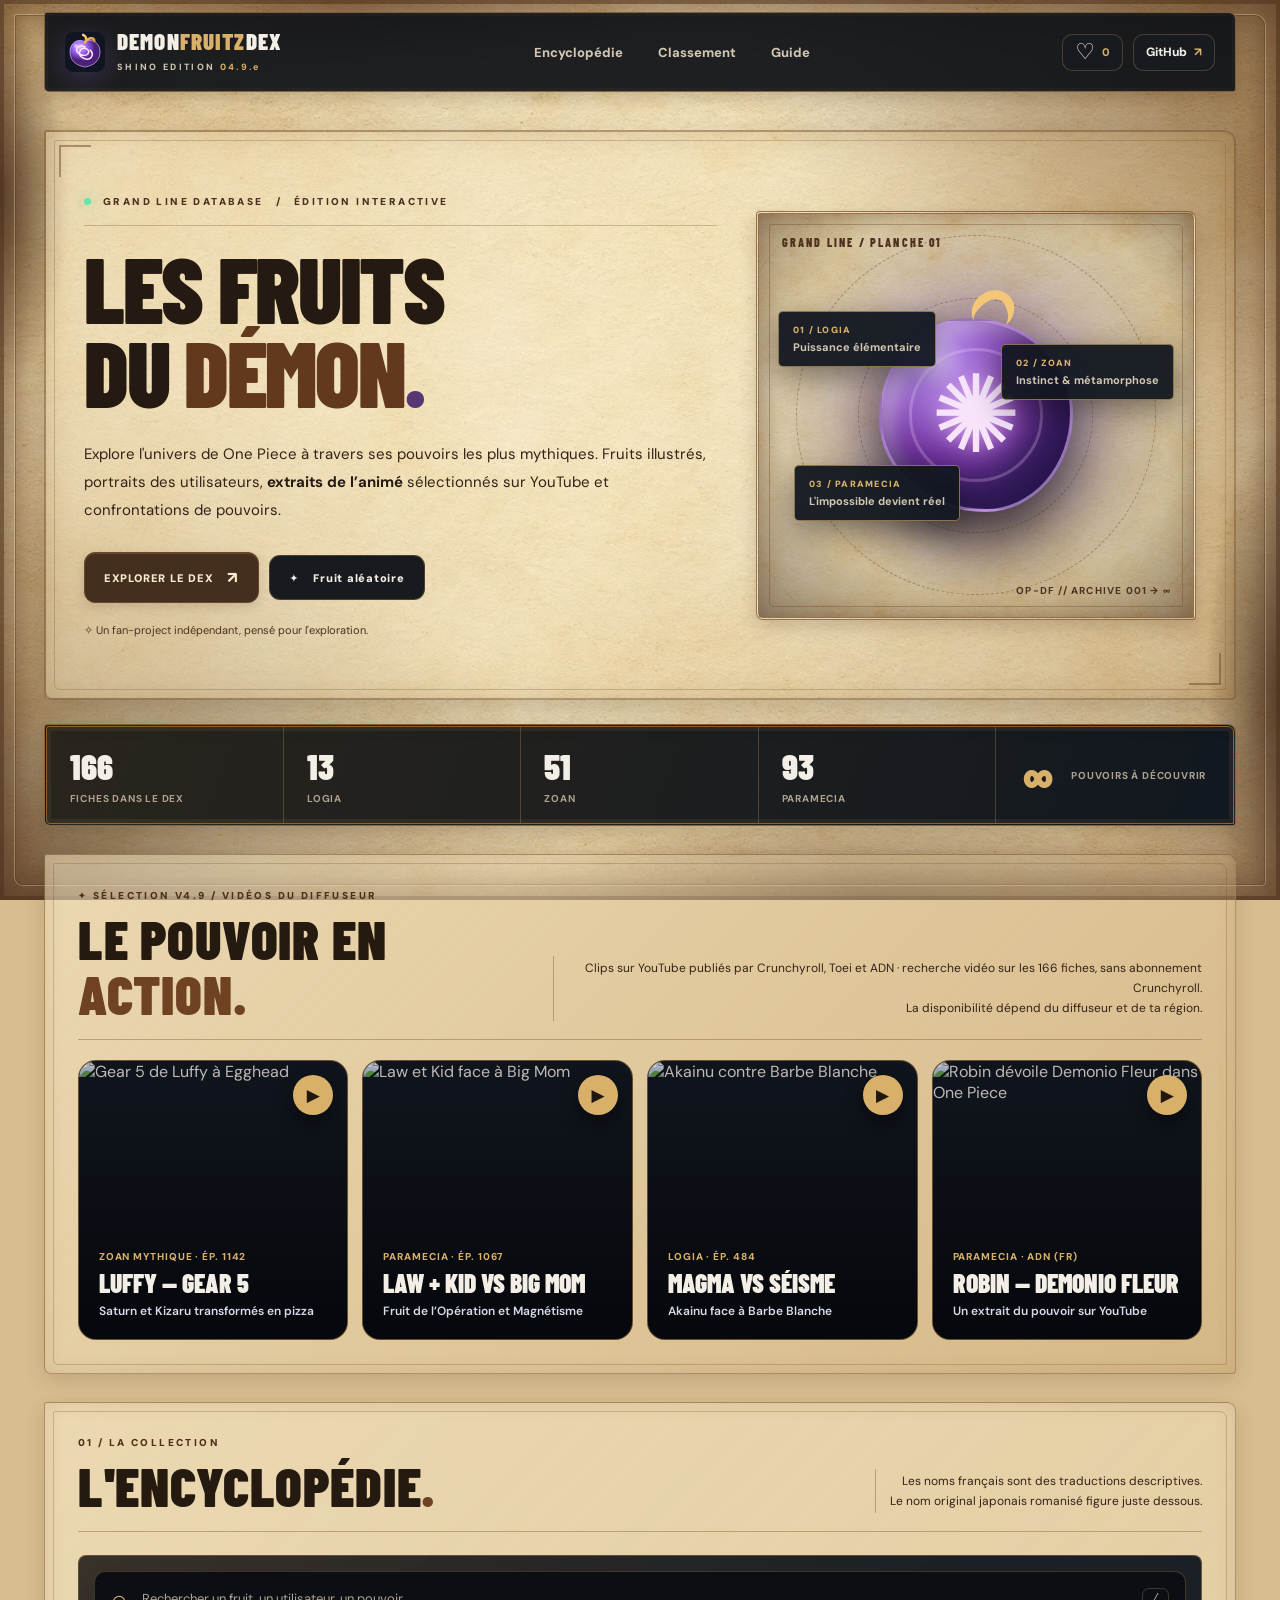
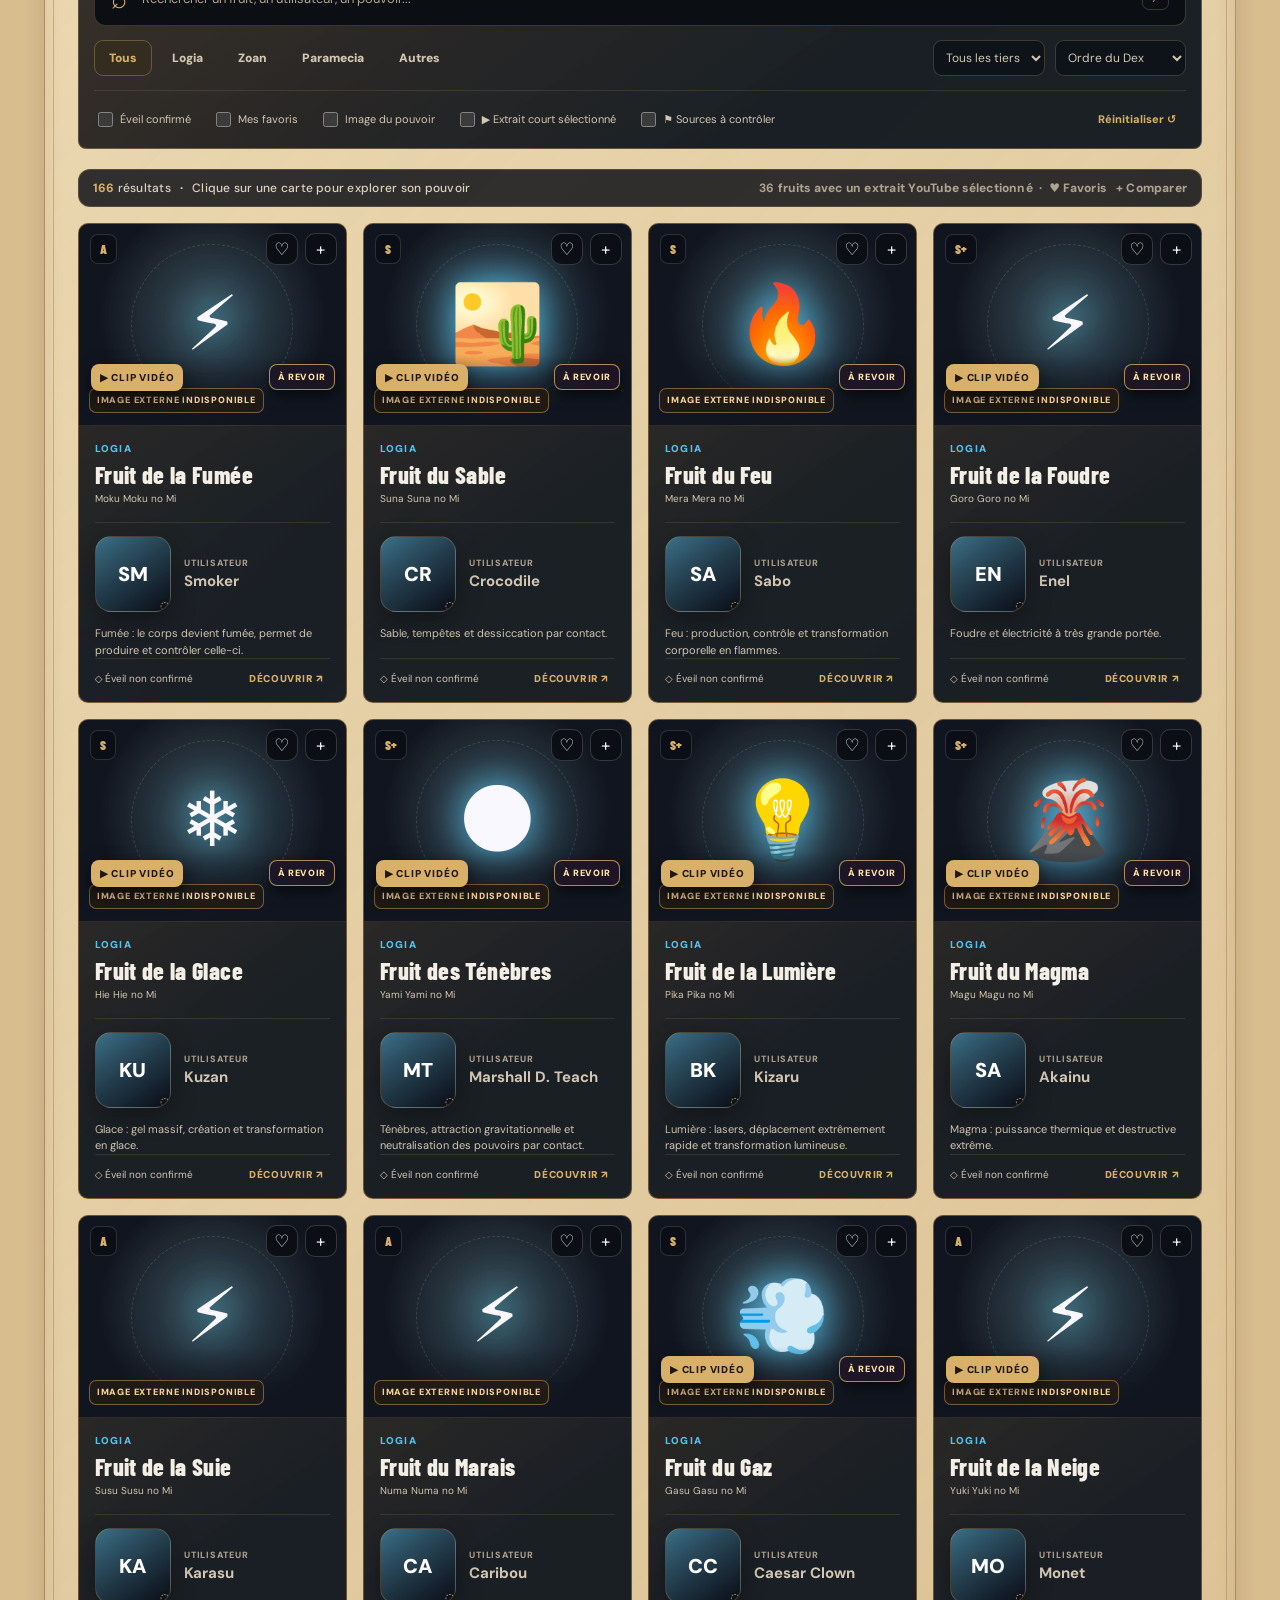
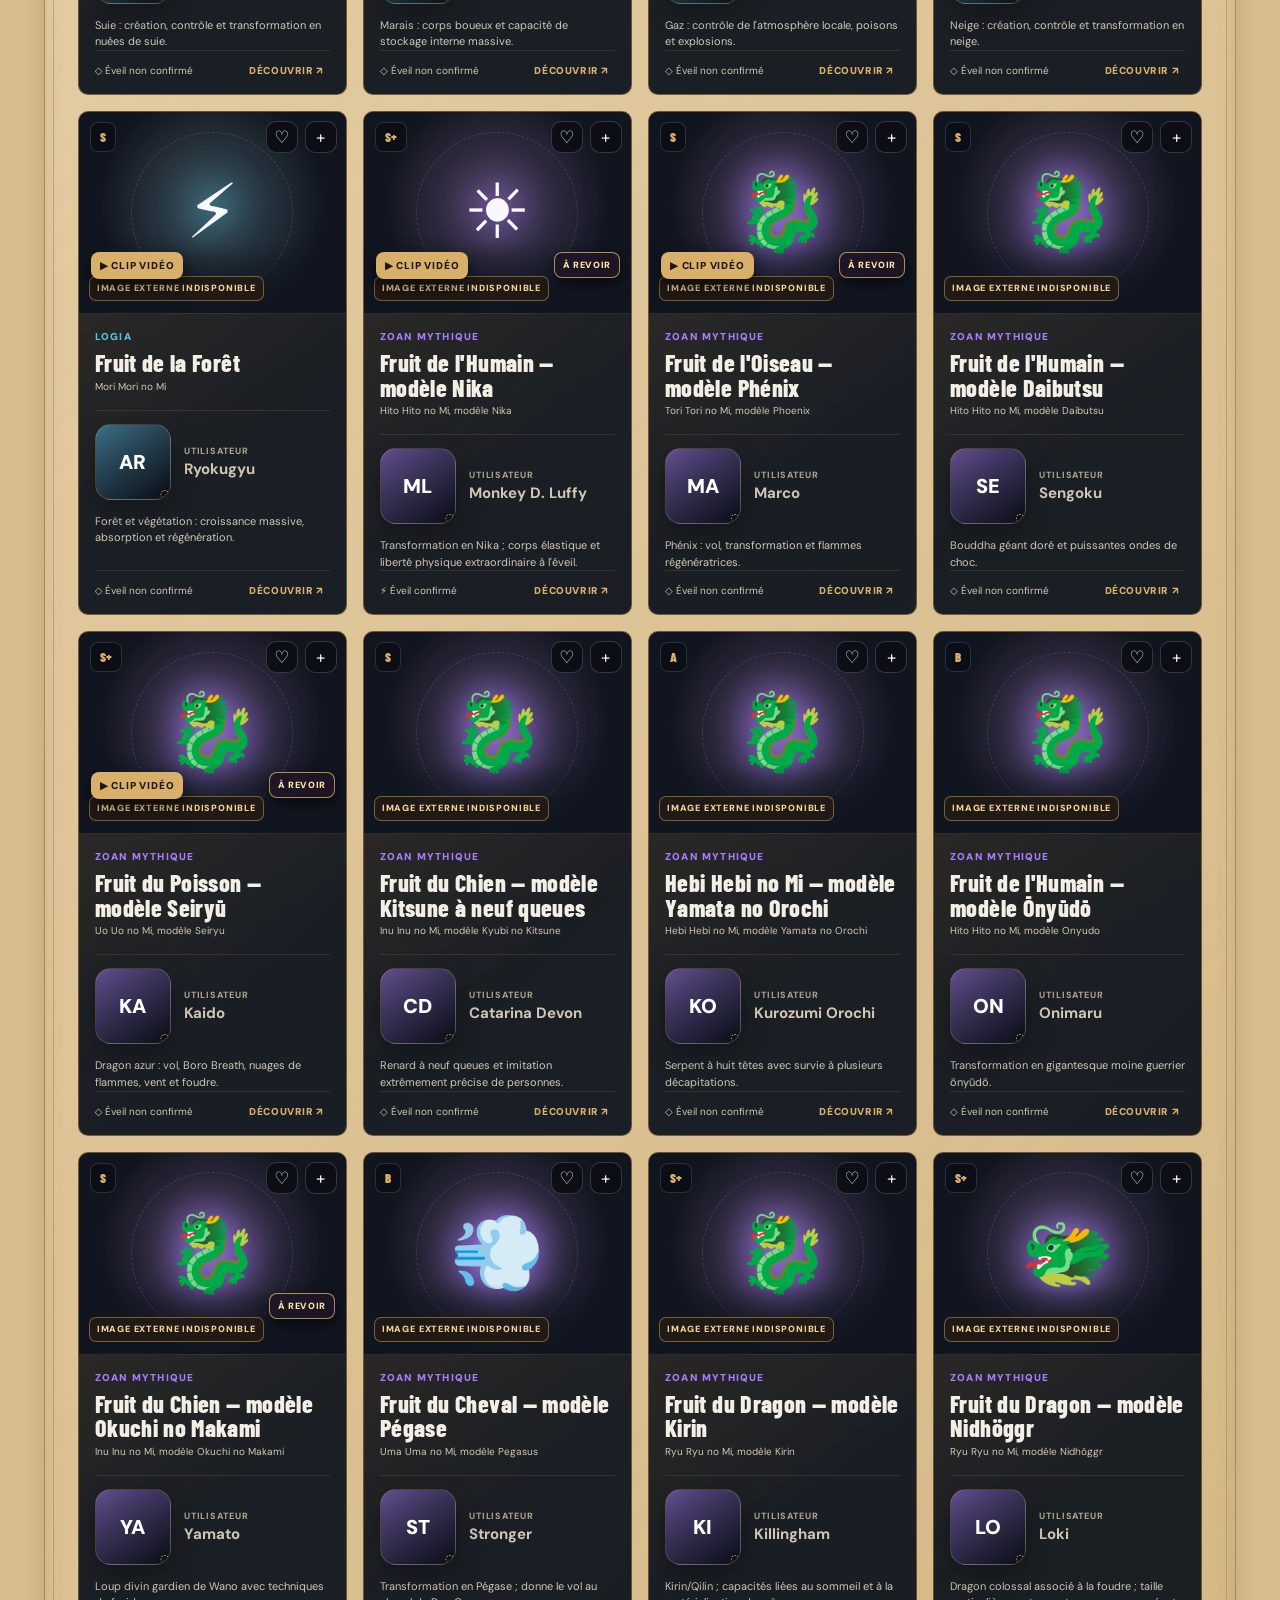
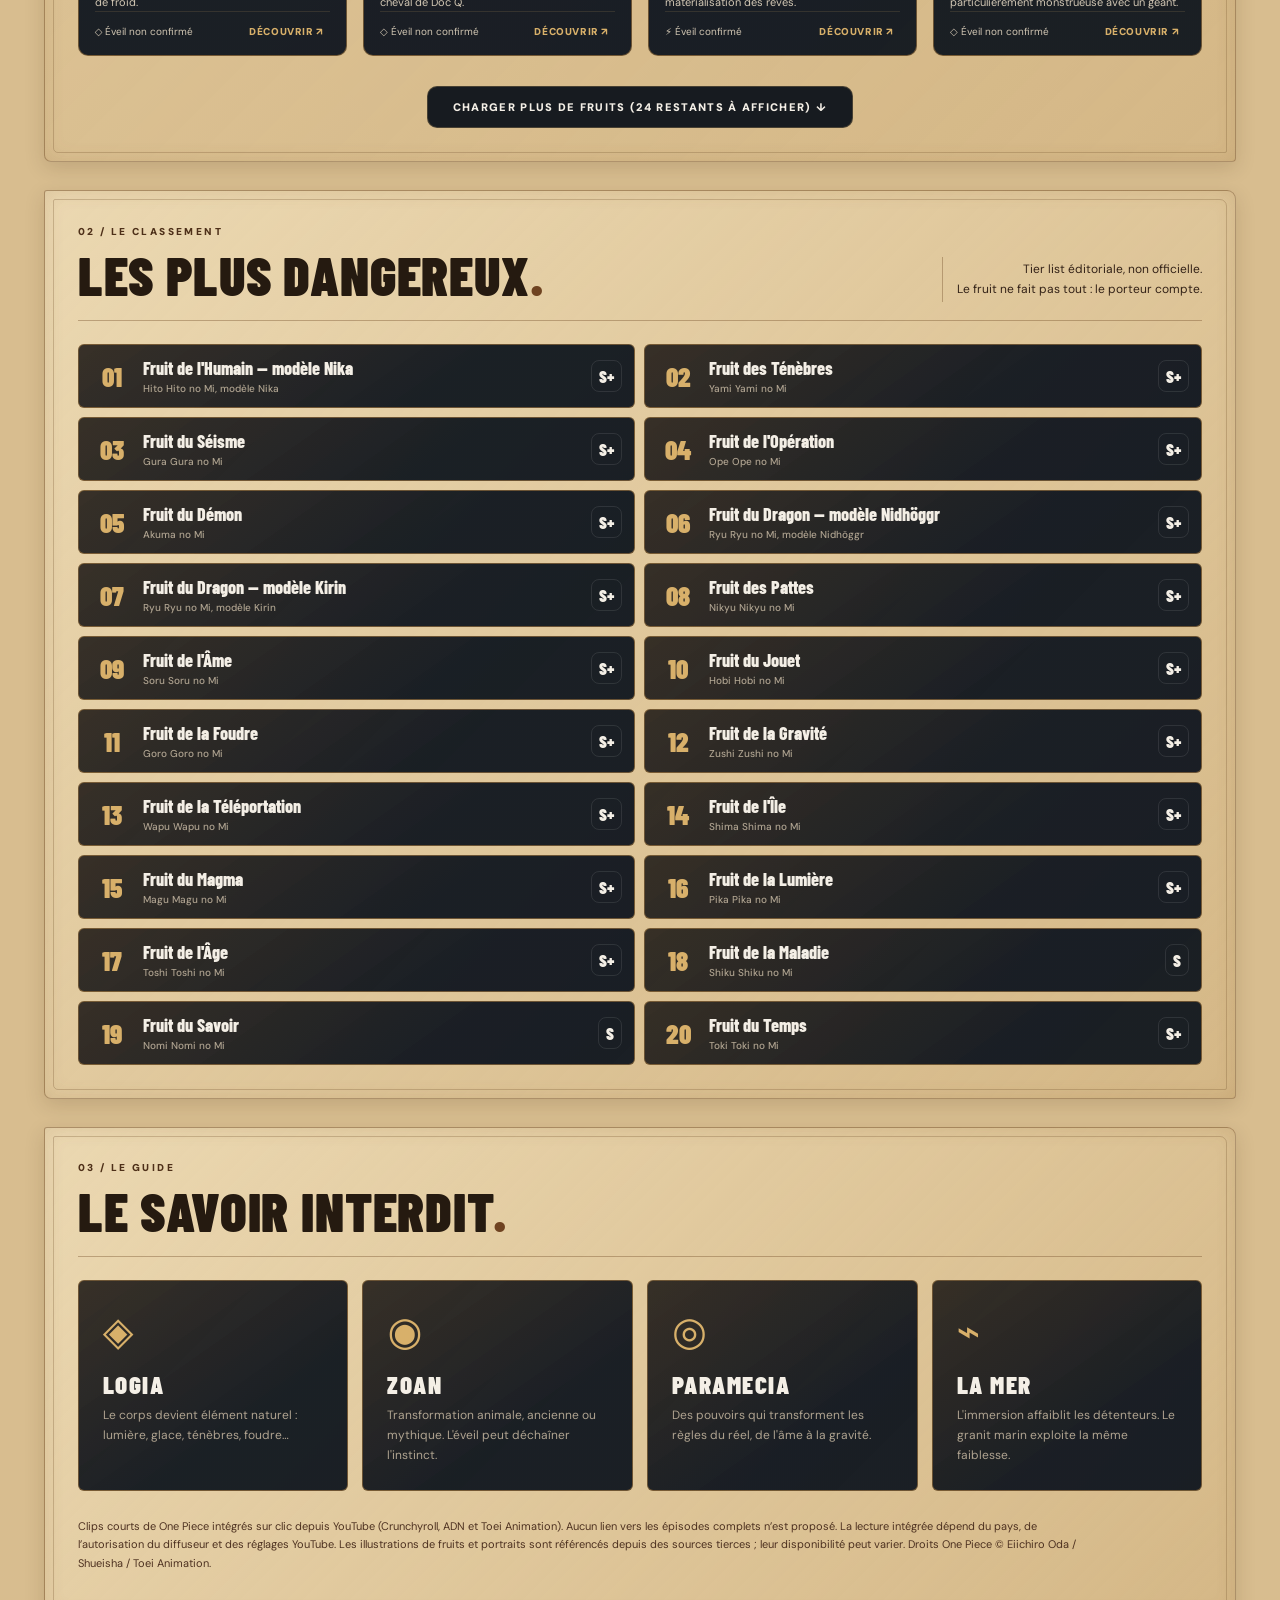
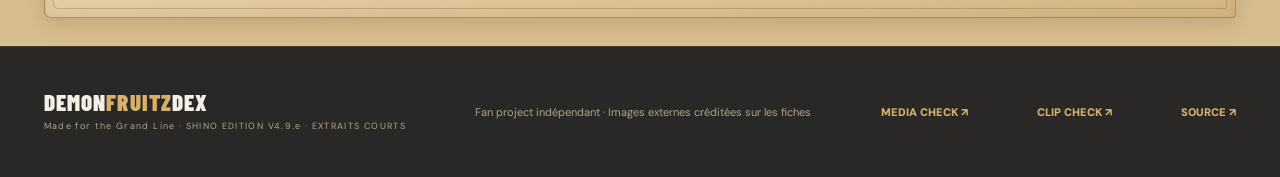
==== commit 6bbcf8d5: "Hotfix V4.9.e: align visible edition, page title and footer with published media rescue" ====
--- a/index.html
+++ b/index.html
@@ -7,7 +7,7 @@
   <meta name="description" content="DemonFruitzDex — encyclopédie interactive des Fruits du Démon de One Piece, avec illustrations, utilisateurs, animations et comparateur." />
   <meta property="og:title" content="DemonFruitzDex — l'encyclopédie des Fruits du Démon" />
   <meta property="og:description" content="166 fiches, portraits immersifs et extraits courts publiés sur YouTube." />
-  <title>DemonFruitzDex — SHINO-DEX V4.9.c4 · Manuscript Borders</title>
+  <title>DemonFruitzDex — SHINO-DEX V4.9.e · Illustration Rescue</title>
   <link rel="icon" type="image/svg+xml" href="assets/icon.svg" />
   <link rel="stylesheet" href="styles.css?v=4.9c4" />
   <link rel="stylesheet" href="assets/css/archive-theme.css?v=4.9c4" />
@@ -28,7 +28,7 @@
     <div class="container header-content">
       <a class="brand" href="#accueil" aria-label="DemonFruitzDex — Accueil">
         <img src="assets/icon.svg" alt="" width="40" height="40" />
-        <span><strong>DEMON<span>FRUITZ</span>DEX</strong><small>SHINO EDITION <i>04.9.c4</i></small></span>
+        <span><strong>DEMON<span>FRUITZ</span>DEX</strong><small>SHINO EDITION <i>04.9.e</i></small></span>
       </a>
       <nav class="desktop-nav" aria-label="Navigation principale">
         <a href="#catalogue">Encyclopédie</a>
@@ -137,7 +137,7 @@
       <p class="legal-note">Clips courts de One Piece intégrés sur clic depuis YouTube (Crunchyroll, ADN et Toei Animation). Aucun lien vers les épisodes complets n’est proposé. La lecture intégrée dépend du pays, de l’autorisation du diffuseur et des réglages YouTube. Les illustrations de fruits et portraits sont référencés depuis des sources tierces ; leur disponibilité peut varier. Droits One Piece © Eiichiro Oda / Shueisha / Toei Animation.</p>
     </section>
   </main>
-  <footer><div class="container footer-inner"><div><strong>DEMON<span>FRUITZ</span>DEX</strong><small>Made for the Grand Line · SHINO EDITION V4.9.c4 · EXTRAITS COURTS</small></div><span>Fan project indépendant · Images externes créditées sur les fiches</span><a href="media-check.html" title="Vérifier depuis votre navigateur les portraits et illustrations externes">MEDIA CHECK ↗</a><a href="clip-check.html" title="Tester la lecture des extraits vidéo, sans compte">CLIP CHECK ↗</a><a href="https://github.com/shinobione/DemonFruitzDex" target="_blank" rel="noopener noreferrer">SOURCE ↗</a></div></footer>
+  <footer><div class="container footer-inner"><div><strong>DEMON<span>FRUITZ</span>DEX</strong><small>Made for the Grand Line · SHINO EDITION V4.9.e · EXTRAITS COURTS</small></div><span>Fan project indépendant · Images externes créditées sur les fiches</span><a href="media-check.html" title="Vérifier depuis votre navigateur les portraits et illustrations externes">MEDIA CHECK ↗</a><a href="clip-check.html" title="Tester la lecture des extraits vidéo, sans compte">CLIP CHECK ↗</a><a href="https://github.com/shinobione/DemonFruitzDex" target="_blank" rel="noopener noreferrer">SOURCE ↗</a></div></footer>
 
   <div class="compare-dock" id="compareDock" hidden><div><span class="dock-icon">⚔</span> <strong id="compareCount">0 / 2</strong><small>fruits sélectionnés</small></div><div class="dock-actions"><button id="compareOpen" disabled>Comparer →</button><button id="compareClear" title="Vider la sélection" aria-label="Vider la sélection">×</button></div></div>
 
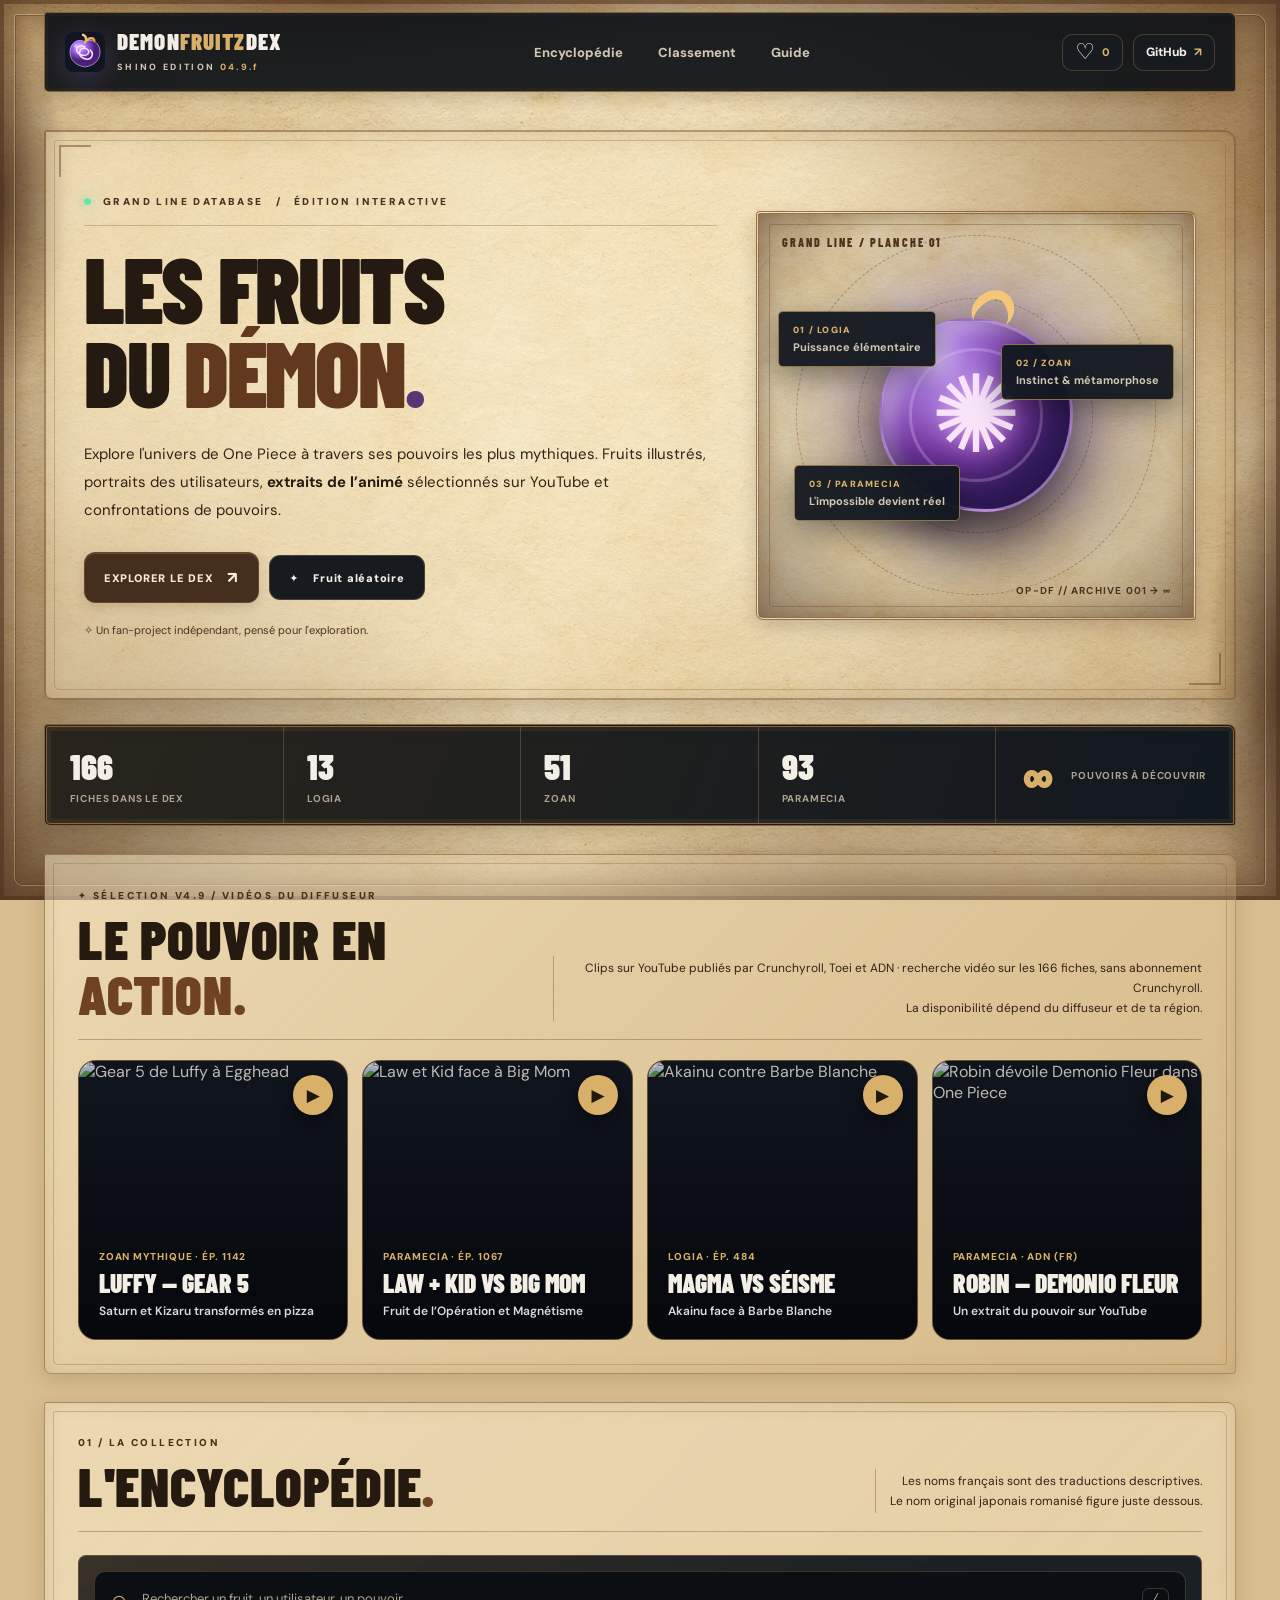
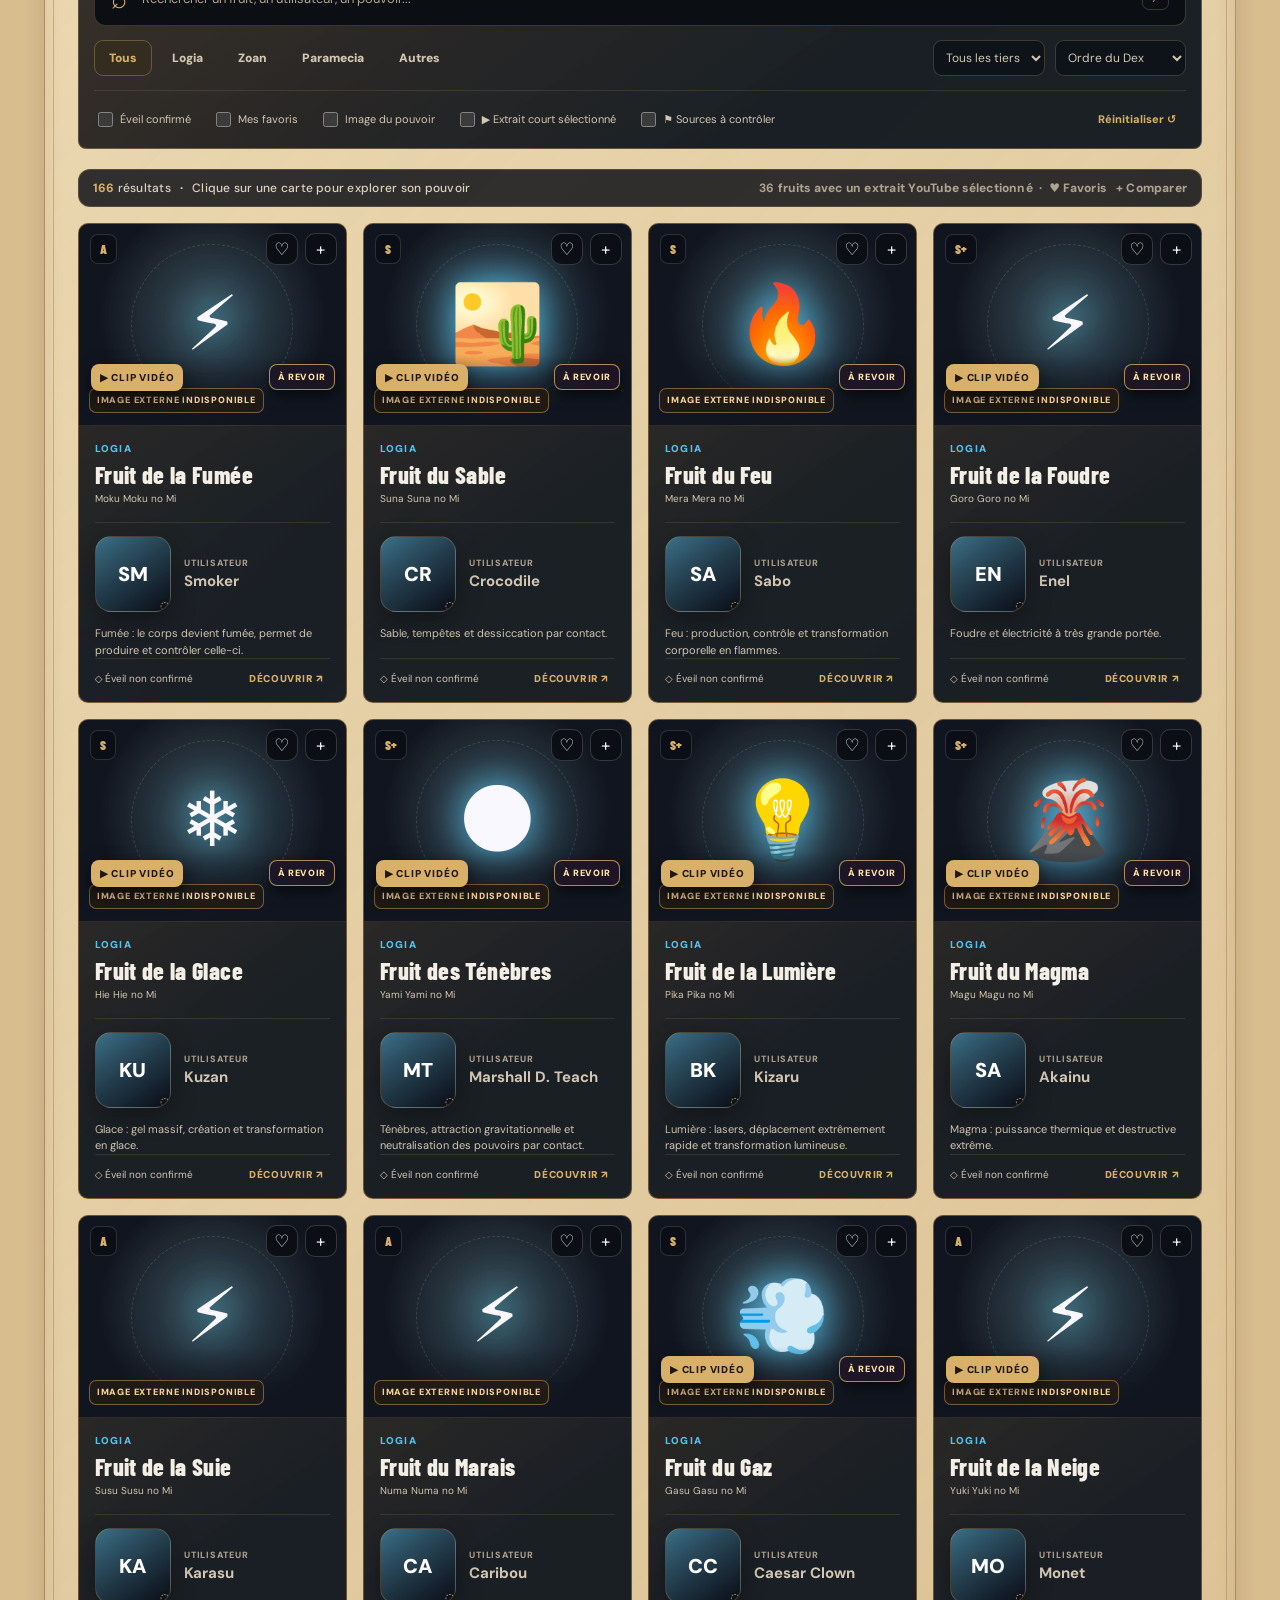
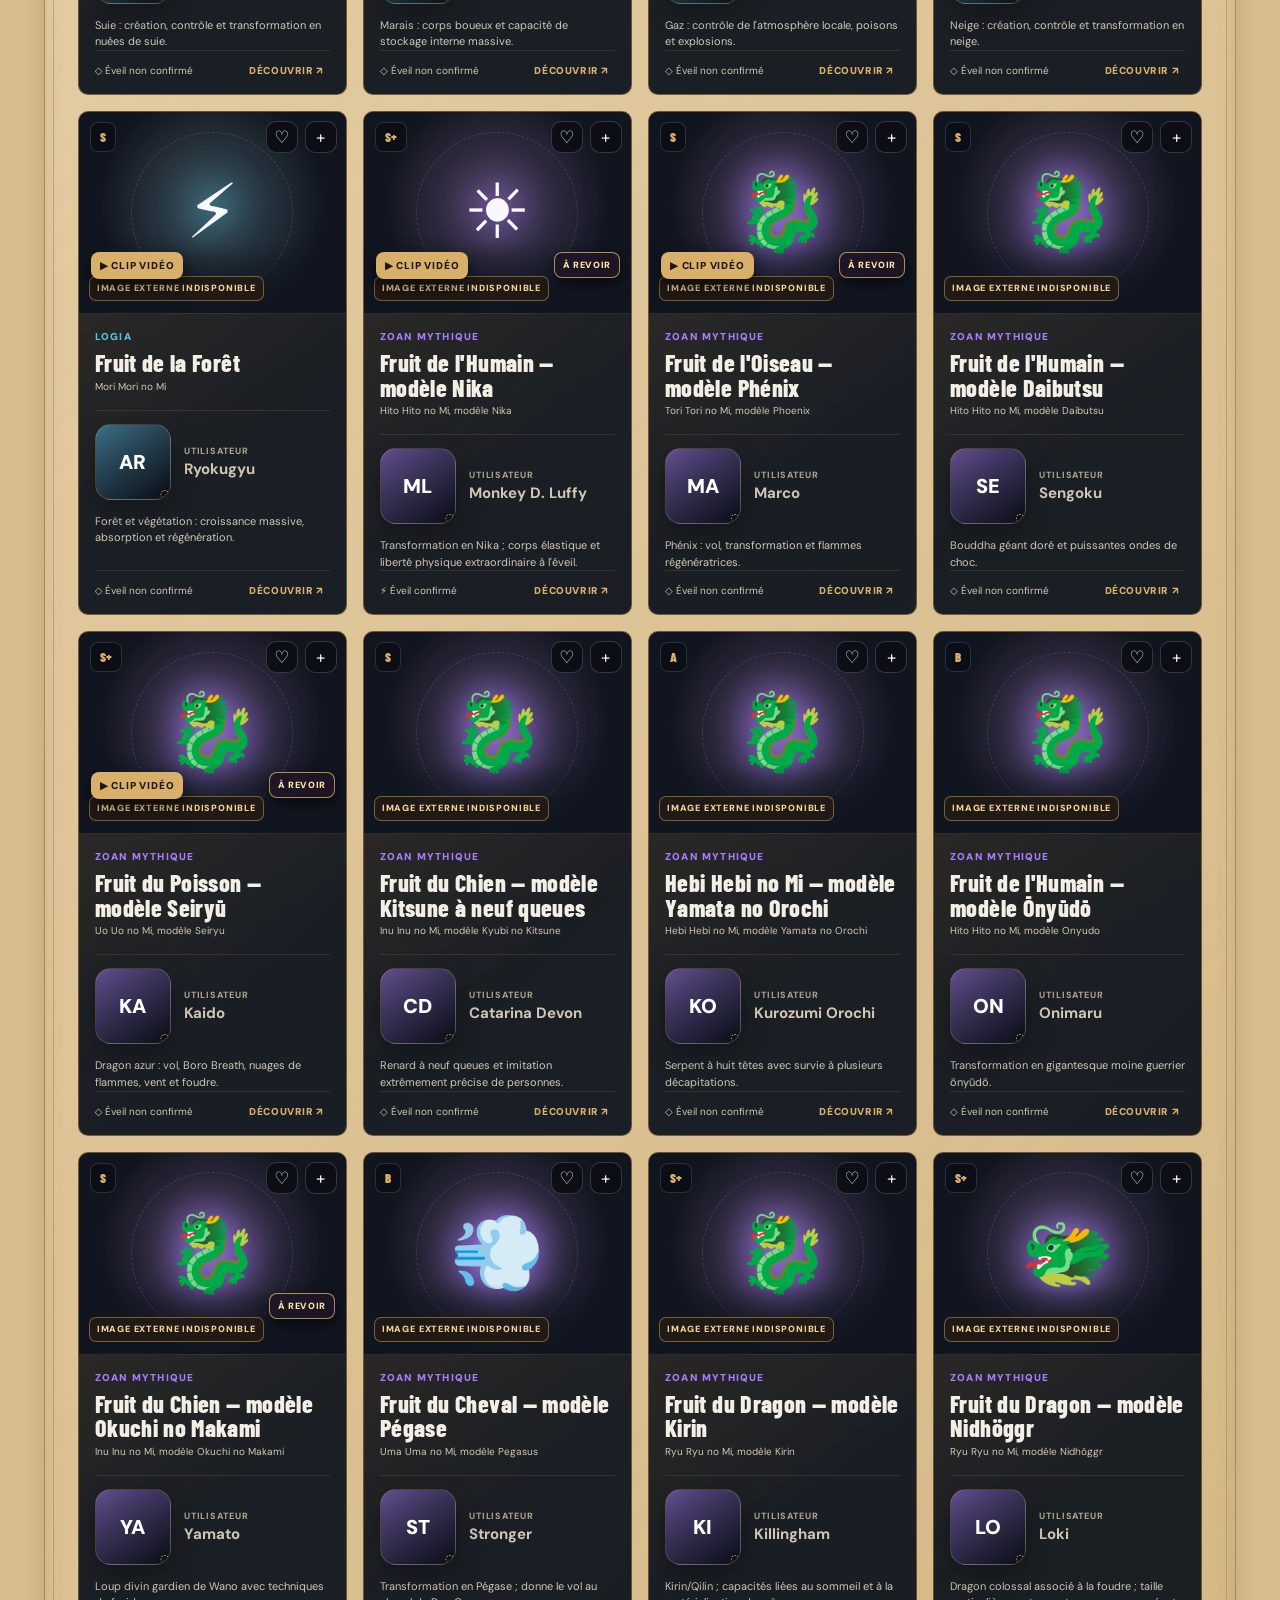
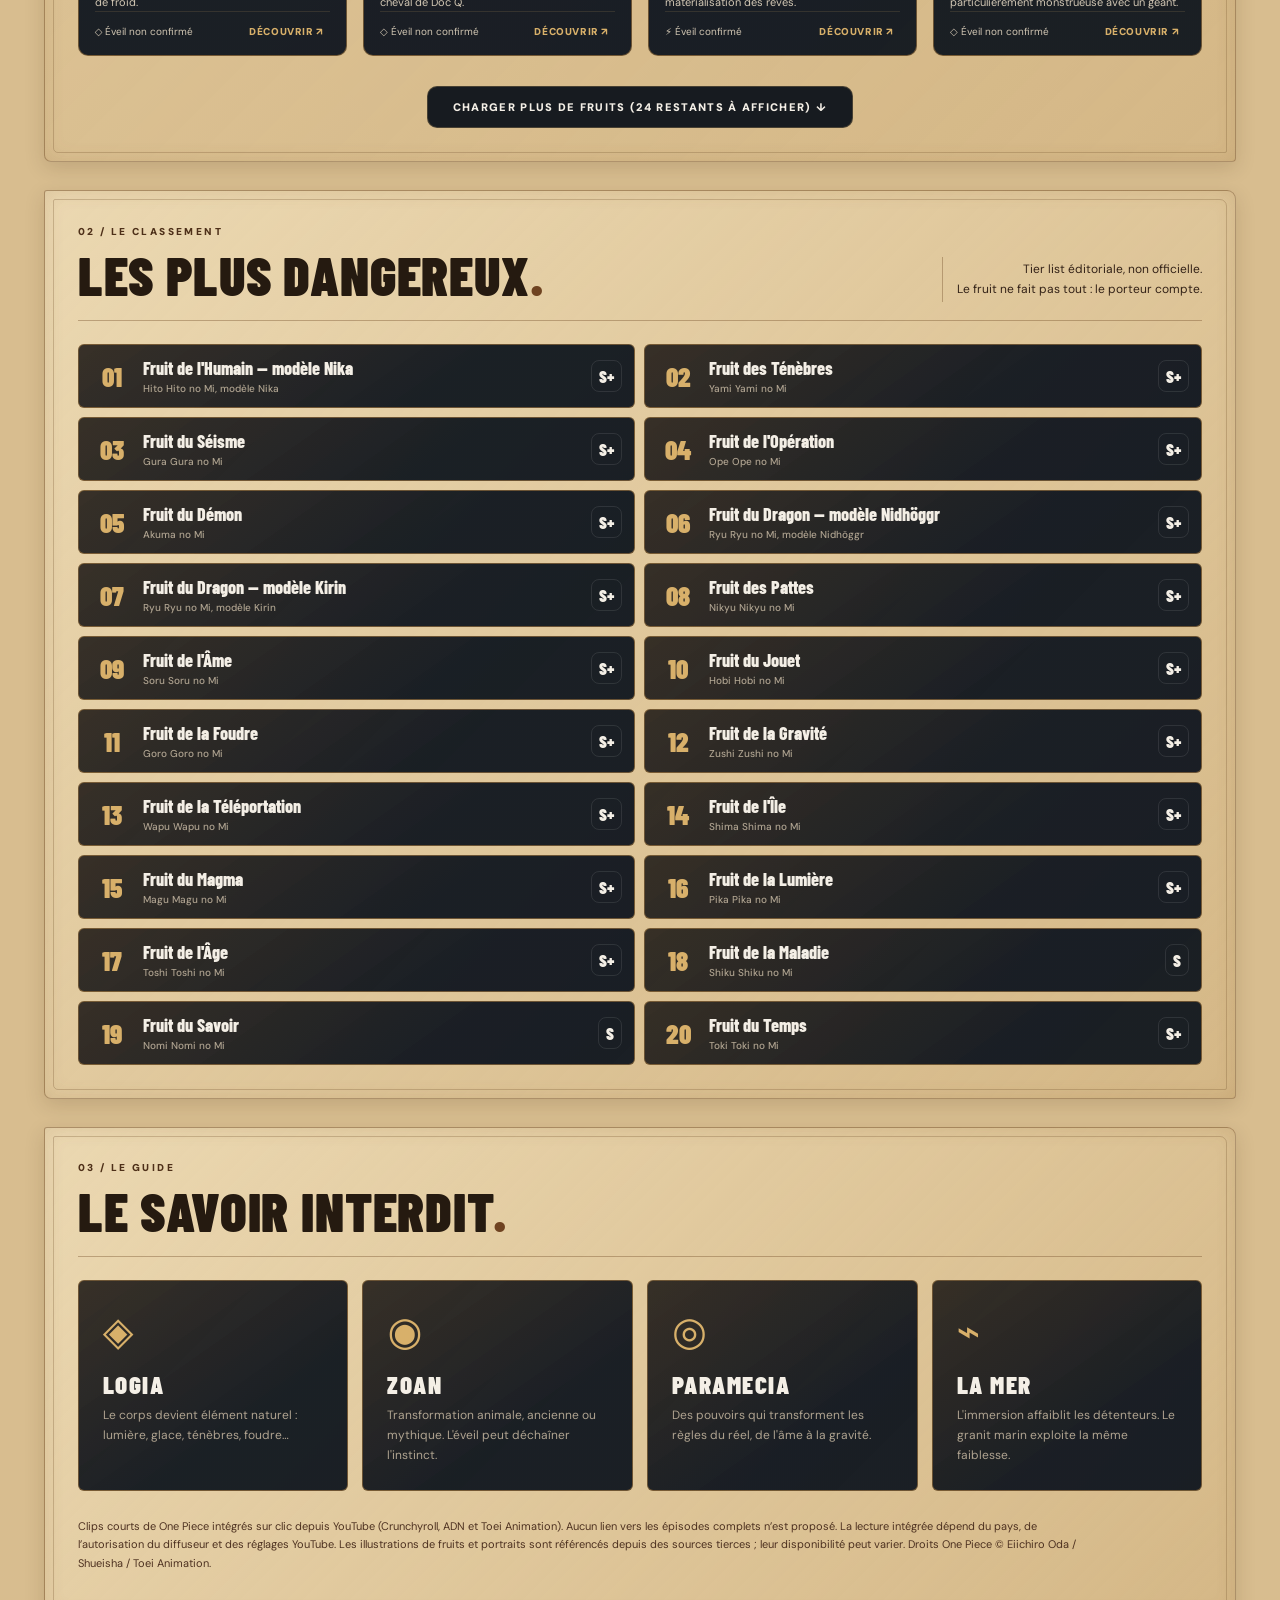
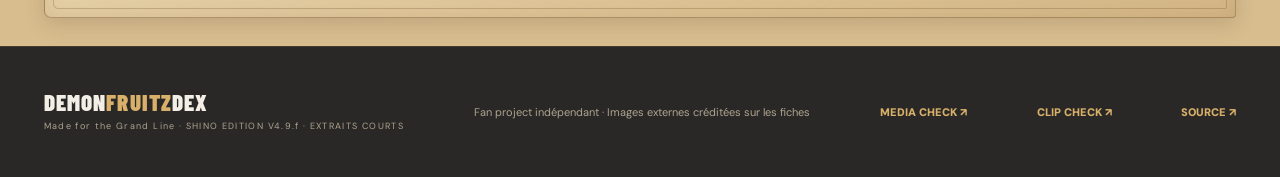
==== commit 3eab2d3a: "V4.9.f: update header, footer, page title and app cache key for reliable release" ====
--- a/index.html
+++ b/index.html
@@ -7,7 +7,7 @@
   <meta name="description" content="DemonFruitzDex — encyclopédie interactive des Fruits du Démon de One Piece, avec illustrations, utilisateurs, animations et comparateur." />
   <meta property="og:title" content="DemonFruitzDex — l'encyclopédie des Fruits du Démon" />
   <meta property="og:description" content="166 fiches, portraits immersifs et extraits courts publiés sur YouTube." />
-  <title>DemonFruitzDex — SHINO-DEX V4.9.e · Illustration Rescue</title>
+  <title>DemonFruitzDex — SHINO-DEX V4.9.f · Media Reliability</title>
   <link rel="icon" type="image/svg+xml" href="assets/icon.svg" />
   <link rel="stylesheet" href="styles.css?v=4.9c4" />
   <link rel="stylesheet" href="assets/css/archive-theme.css?v=4.9c4" />
@@ -18,8 +18,9 @@
 <script src="data/portraits-v49d.js?v=4.9d" defer></script>
   <script src="data/power-art-v48.js?v=4.9" defer></script>
   <script src="data/power-art-v49e.js?v=4.9e" defer></script>
+  <script src="data/media-reliability-v49f.js?v=4.9f" defer></script>
   <script src="data/clips.js?v=4.9b3" defer></script>
-  <script src="app.js?v=4.9e" defer></script>
+  <script src="app.js?v=4.9f" defer></script>
 </head>
 <body>
   <div class="ambient ambient-1" aria-hidden="true"></div>
@@ -28,7 +29,7 @@
     <div class="container header-content">
       <a class="brand" href="#accueil" aria-label="DemonFruitzDex — Accueil">
         <img src="assets/icon.svg" alt="" width="40" height="40" />
-        <span><strong>DEMON<span>FRUITZ</span>DEX</strong><small>SHINO EDITION <i>04.9.e</i></small></span>
+        <span><strong>DEMON<span>FRUITZ</span>DEX</strong><small>SHINO EDITION <i>04.9.f</i></small></span>
       </a>
       <nav class="desktop-nav" aria-label="Navigation principale">
         <a href="#catalogue">Encyclopédie</a>
@@ -137,7 +138,7 @@
       <p class="legal-note">Clips courts de One Piece intégrés sur clic depuis YouTube (Crunchyroll, ADN et Toei Animation). Aucun lien vers les épisodes complets n’est proposé. La lecture intégrée dépend du pays, de l’autorisation du diffuseur et des réglages YouTube. Les illustrations de fruits et portraits sont référencés depuis des sources tierces ; leur disponibilité peut varier. Droits One Piece © Eiichiro Oda / Shueisha / Toei Animation.</p>
     </section>
   </main>
-  <footer><div class="container footer-inner"><div><strong>DEMON<span>FRUITZ</span>DEX</strong><small>Made for the Grand Line · SHINO EDITION V4.9.e · EXTRAITS COURTS</small></div><span>Fan project indépendant · Images externes créditées sur les fiches</span><a href="media-check.html" title="Vérifier depuis votre navigateur les portraits et illustrations externes">MEDIA CHECK ↗</a><a href="clip-check.html" title="Tester la lecture des extraits vidéo, sans compte">CLIP CHECK ↗</a><a href="https://github.com/shinobione/DemonFruitzDex" target="_blank" rel="noopener noreferrer">SOURCE ↗</a></div></footer>
+  <footer><div class="container footer-inner"><div><strong>DEMON<span>FRUITZ</span>DEX</strong><small>Made for the Grand Line · SHINO EDITION V4.9.f · EXTRAITS COURTS</small></div><span>Fan project indépendant · Images externes créditées sur les fiches</span><a href="media-check.html" title="Vérifier depuis votre navigateur les portraits et illustrations externes">MEDIA CHECK ↗</a><a href="clip-check.html" title="Tester la lecture des extraits vidéo, sans compte">CLIP CHECK ↗</a><a href="https://github.com/shinobione/DemonFruitzDex" target="_blank" rel="noopener noreferrer">SOURCE ↗</a></div></footer>
 
   <div class="compare-dock" id="compareDock" hidden><div><span class="dock-icon">⚔</span> <strong id="compareCount">0 / 2</strong><small>fruits sélectionnés</small></div><div class="dock-actions"><button id="compareOpen" disabled>Comparer →</button><button id="compareClear" title="Vider la sélection" aria-label="Vider la sélection">×</button></div></div>
 
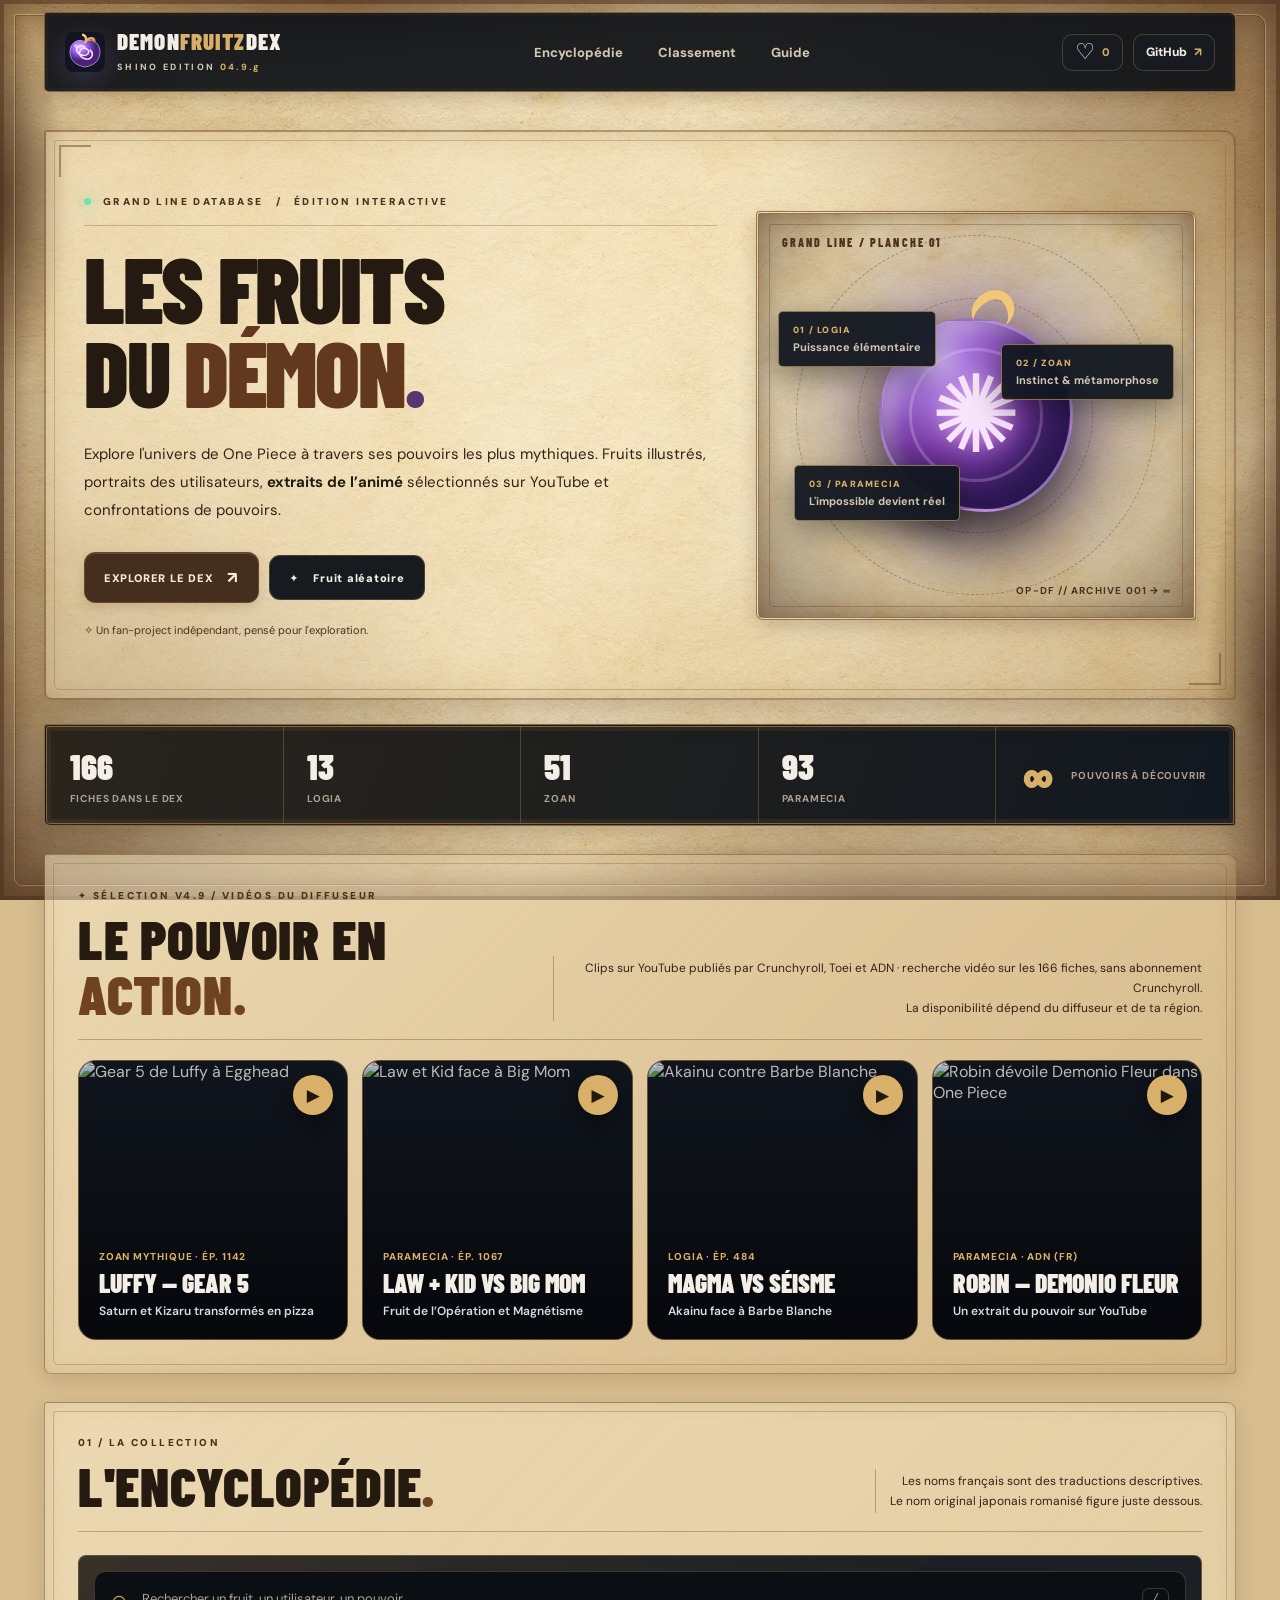
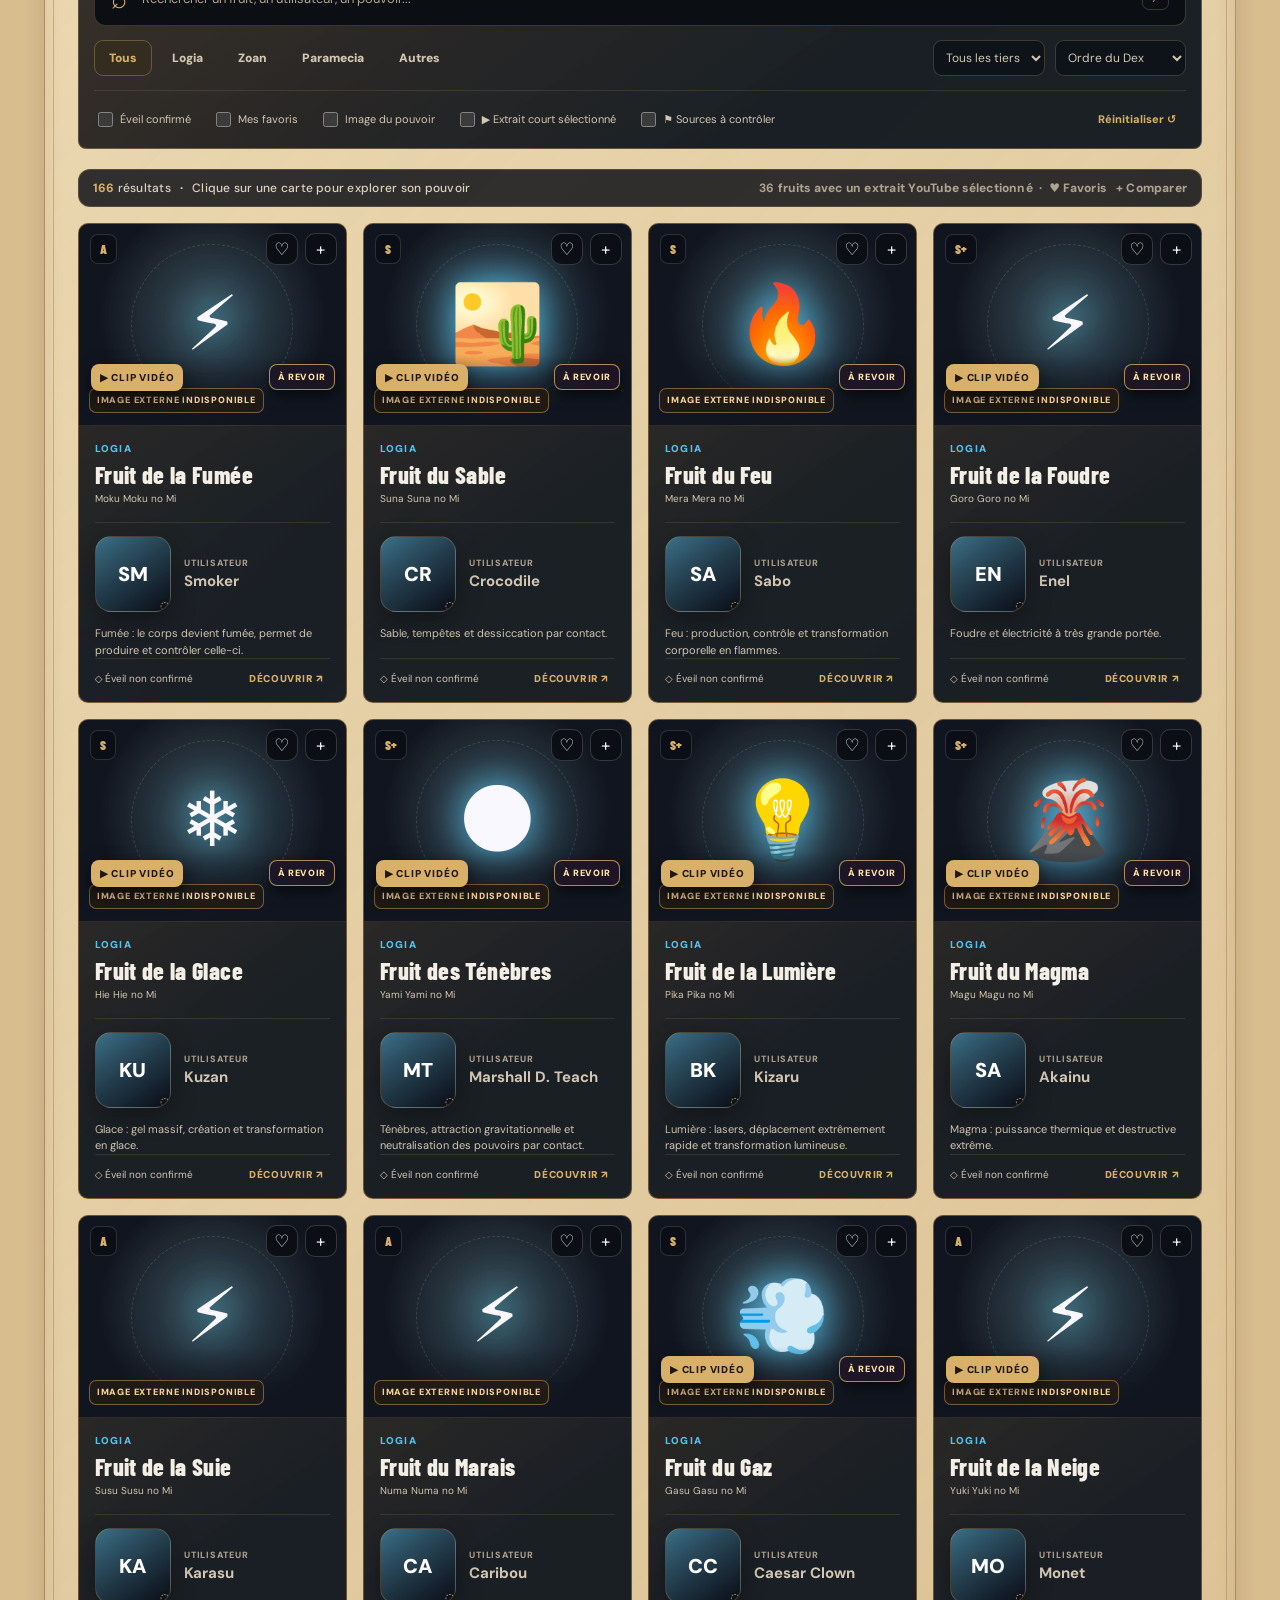
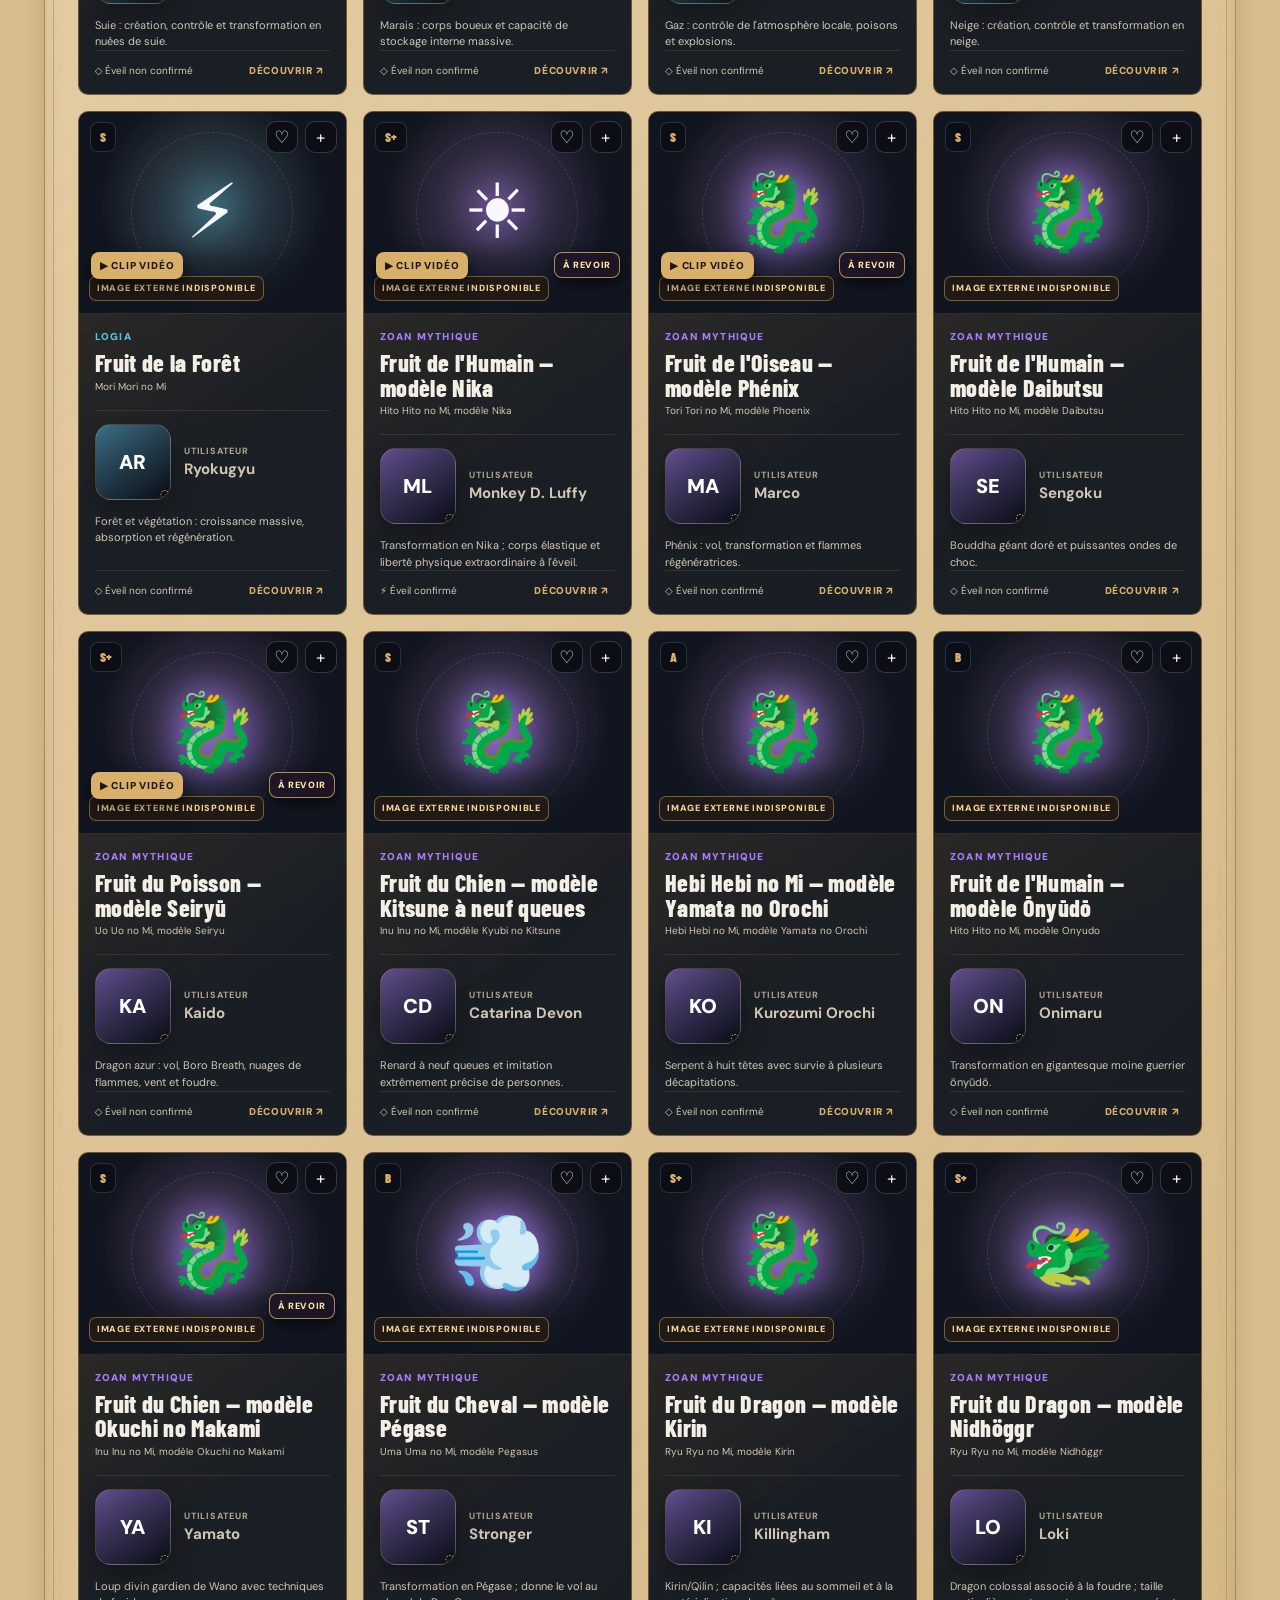
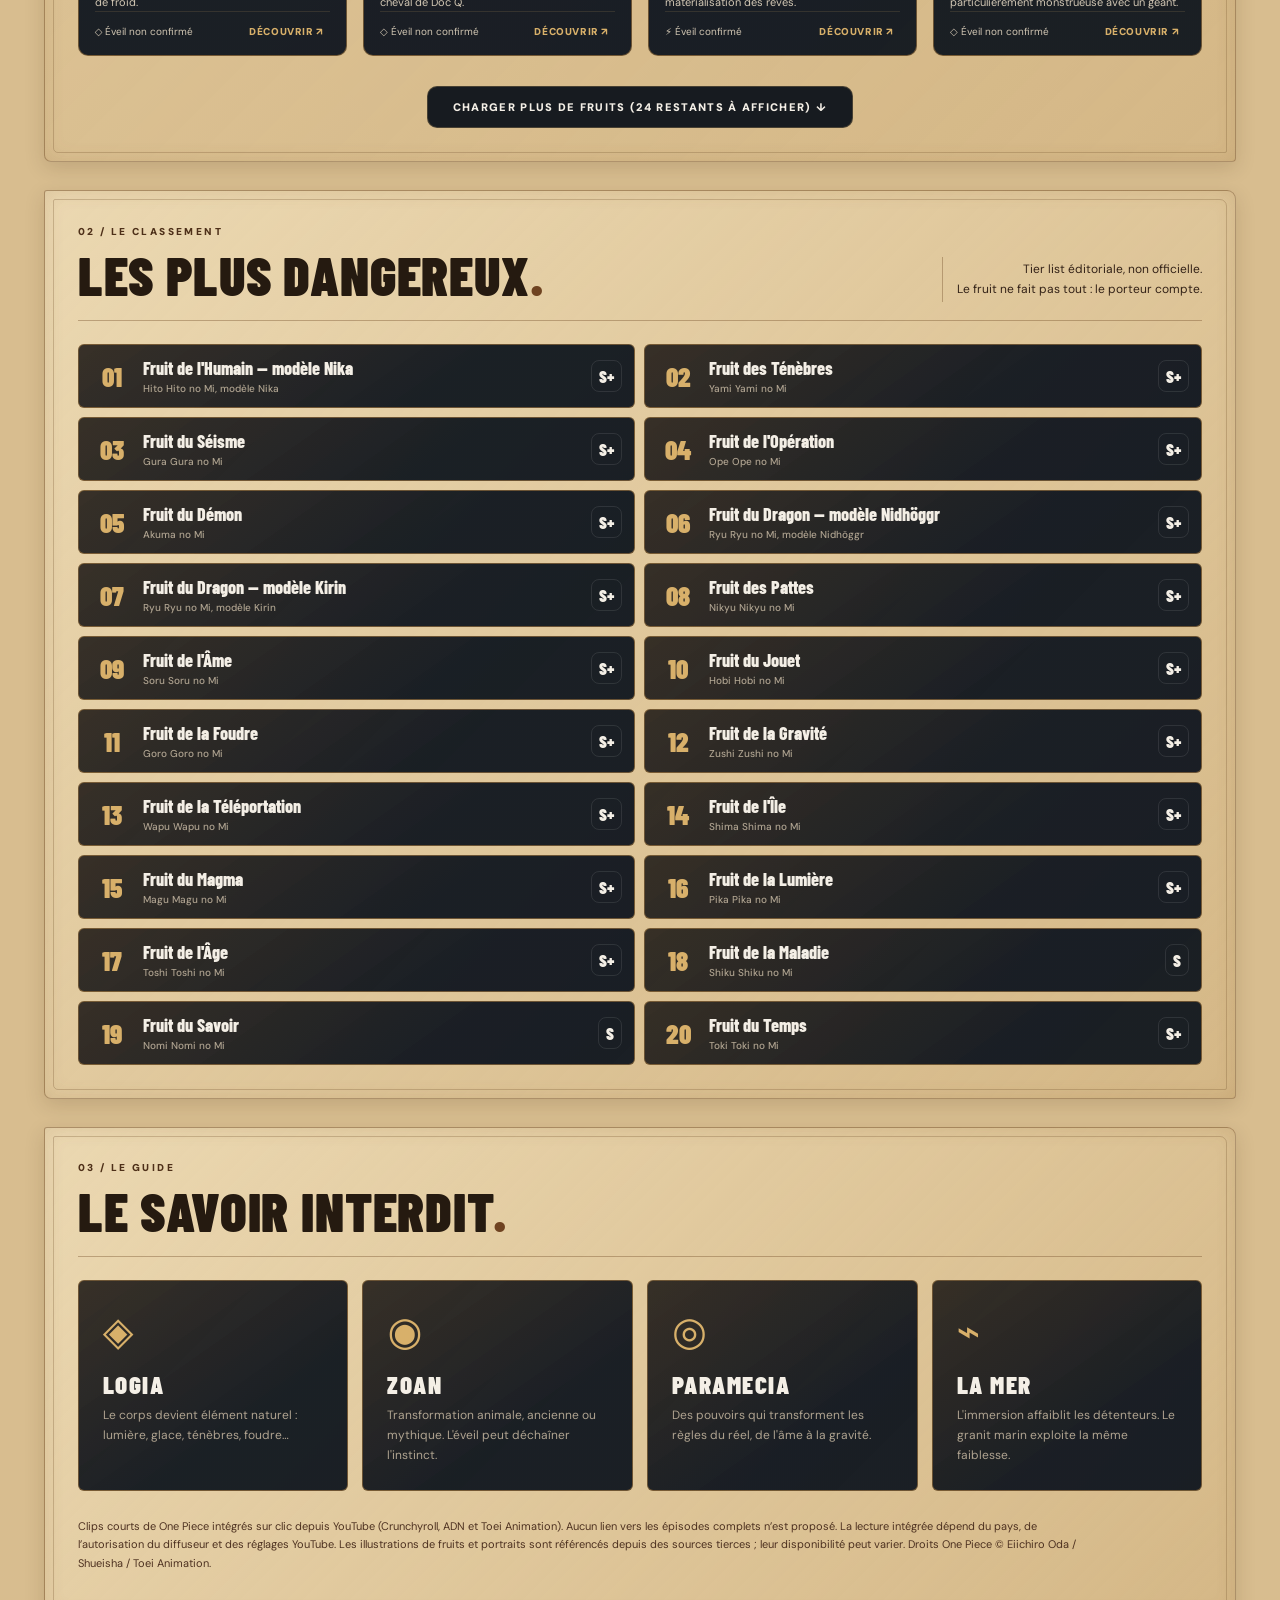
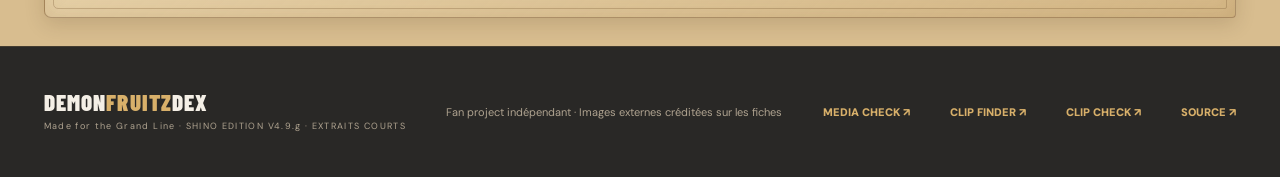
==== commit 5f28f9d3: "V4.9.g: expose Clip Finder and align release label in Dex header, title and footer" ====
--- a/index.html
+++ b/index.html
@@ -7,7 +7,7 @@
   <meta name="description" content="DemonFruitzDex — encyclopédie interactive des Fruits du Démon de One Piece, avec illustrations, utilisateurs, animations et comparateur." />
   <meta property="og:title" content="DemonFruitzDex — l'encyclopédie des Fruits du Démon" />
   <meta property="og:description" content="166 fiches, portraits immersifs et extraits courts publiés sur YouTube." />
-  <title>DemonFruitzDex — SHINO-DEX V4.9.f · Media Reliability</title>
+  <title>DemonFruitzDex — SHINO-DEX V4.9.g · Power in Action 2.0</title>
   <link rel="icon" type="image/svg+xml" href="assets/icon.svg" />
   <link rel="stylesheet" href="styles.css?v=4.9c4" />
   <link rel="stylesheet" href="assets/css/archive-theme.css?v=4.9c4" />
@@ -20,7 +20,7 @@
   <script src="data/power-art-v49e.js?v=4.9e" defer></script>
   <script src="data/media-reliability-v49f.js?v=4.9f" defer></script>
   <script src="data/clips.js?v=4.9b3" defer></script>
-  <script src="app.js?v=4.9f" defer></script>
+  <script src="app.js?v=4.9g" defer></script>
 </head>
 <body>
   <div class="ambient ambient-1" aria-hidden="true"></div>
@@ -29,7 +29,7 @@
     <div class="container header-content">
       <a class="brand" href="#accueil" aria-label="DemonFruitzDex — Accueil">
         <img src="assets/icon.svg" alt="" width="40" height="40" />
-        <span><strong>DEMON<span>FRUITZ</span>DEX</strong><small>SHINO EDITION <i>04.9.f</i></small></span>
+        <span><strong>DEMON<span>FRUITZ</span>DEX</strong><small>SHINO EDITION <i>04.9.g</i></small></span>
       </a>
       <nav class="desktop-nav" aria-label="Navigation principale">
         <a href="#catalogue">Encyclopédie</a>
@@ -138,7 +138,7 @@
       <p class="legal-note">Clips courts de One Piece intégrés sur clic depuis YouTube (Crunchyroll, ADN et Toei Animation). Aucun lien vers les épisodes complets n’est proposé. La lecture intégrée dépend du pays, de l’autorisation du diffuseur et des réglages YouTube. Les illustrations de fruits et portraits sont référencés depuis des sources tierces ; leur disponibilité peut varier. Droits One Piece © Eiichiro Oda / Shueisha / Toei Animation.</p>
     </section>
   </main>
-  <footer><div class="container footer-inner"><div><strong>DEMON<span>FRUITZ</span>DEX</strong><small>Made for the Grand Line · SHINO EDITION V4.9.f · EXTRAITS COURTS</small></div><span>Fan project indépendant · Images externes créditées sur les fiches</span><a href="media-check.html" title="Vérifier depuis votre navigateur les portraits et illustrations externes">MEDIA CHECK ↗</a><a href="clip-check.html" title="Tester la lecture des extraits vidéo, sans compte">CLIP CHECK ↗</a><a href="https://github.com/shinobione/DemonFruitzDex" target="_blank" rel="noopener noreferrer">SOURCE ↗</a></div></footer>
+  <footer><div class="container footer-inner"><div><strong>DEMON<span>FRUITZ</span>DEX</strong><small>Made for the Grand Line · SHINO EDITION V4.9.g · EXTRAITS COURTS</small></div><span>Fan project indépendant · Images externes créditées sur les fiches</span><a href="media-check.html" title="Vérifier depuis votre navigateur les portraits et illustrations externes">MEDIA CHECK ↗</a><a href="clip-finder.html" title="Trouver des scènes de pouvoirs pour les fruits sans extrait">CLIP FINDER ↗</a><a href="clip-check.html" title="Tester la lecture des extraits vidéo, sans compte">CLIP CHECK ↗</a><a href="https://github.com/shinobione/DemonFruitzDex" target="_blank" rel="noopener noreferrer">SOURCE ↗</a></div></footer>
 
   <div class="compare-dock" id="compareDock" hidden><div><span class="dock-icon">⚔</span> <strong id="compareCount">0 / 2</strong><small>fruits sélectionnés</small></div><div class="dock-actions"><button id="compareOpen" disabled>Comparer →</button><button id="compareClear" title="Vider la sélection" aria-label="Vider la sélection">×</button></div></div>
 
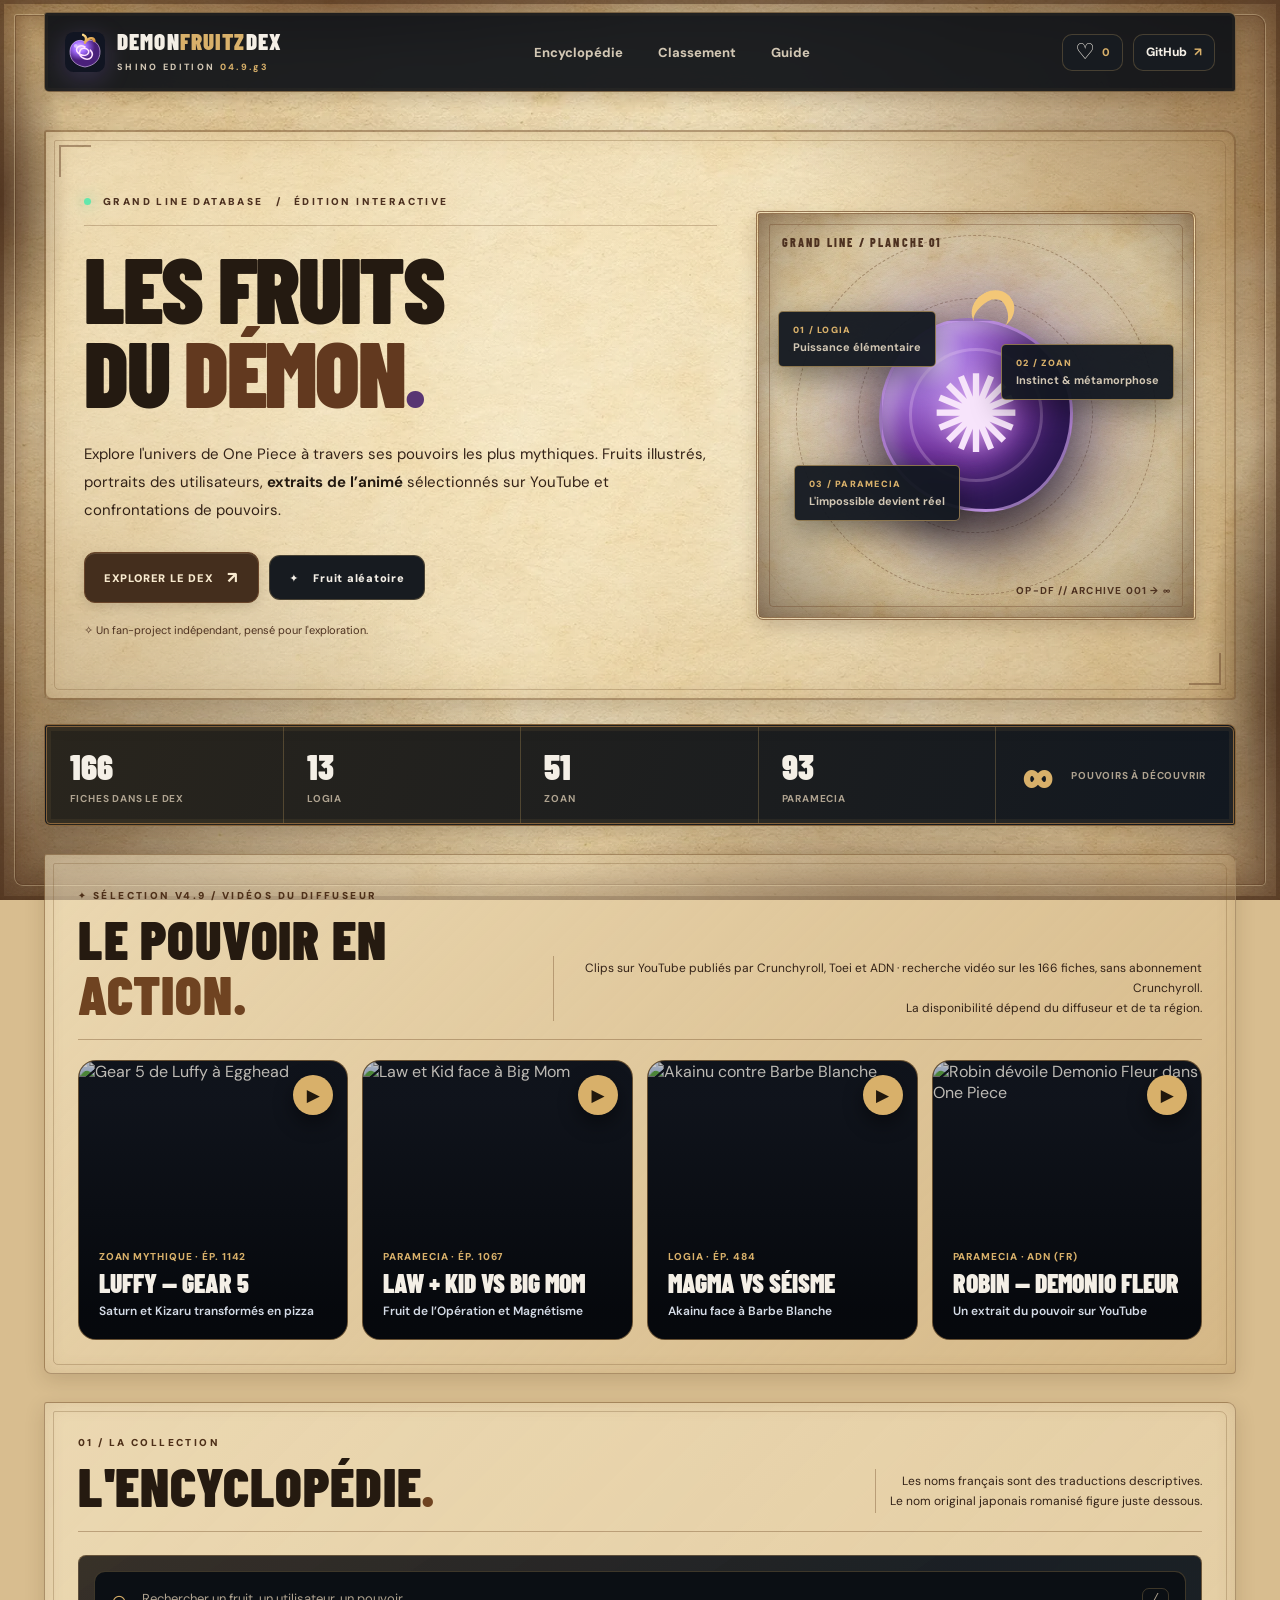
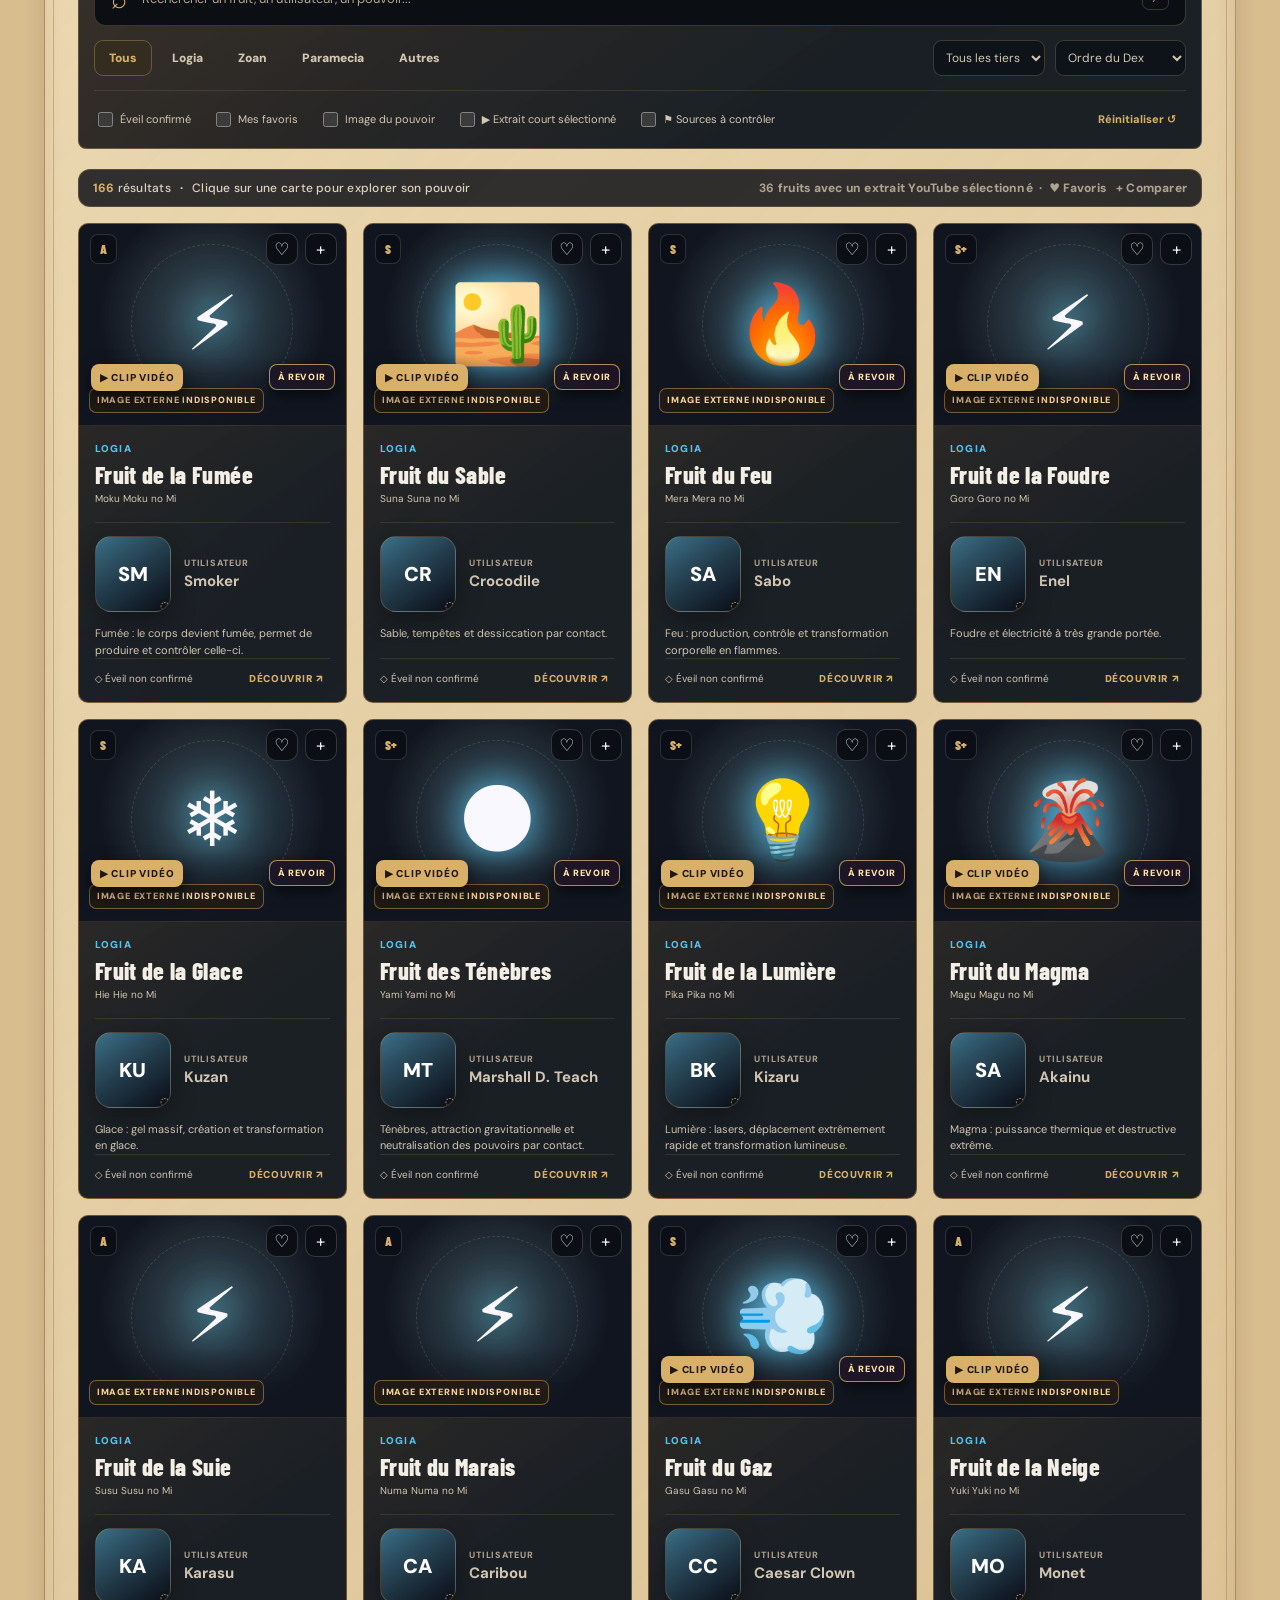
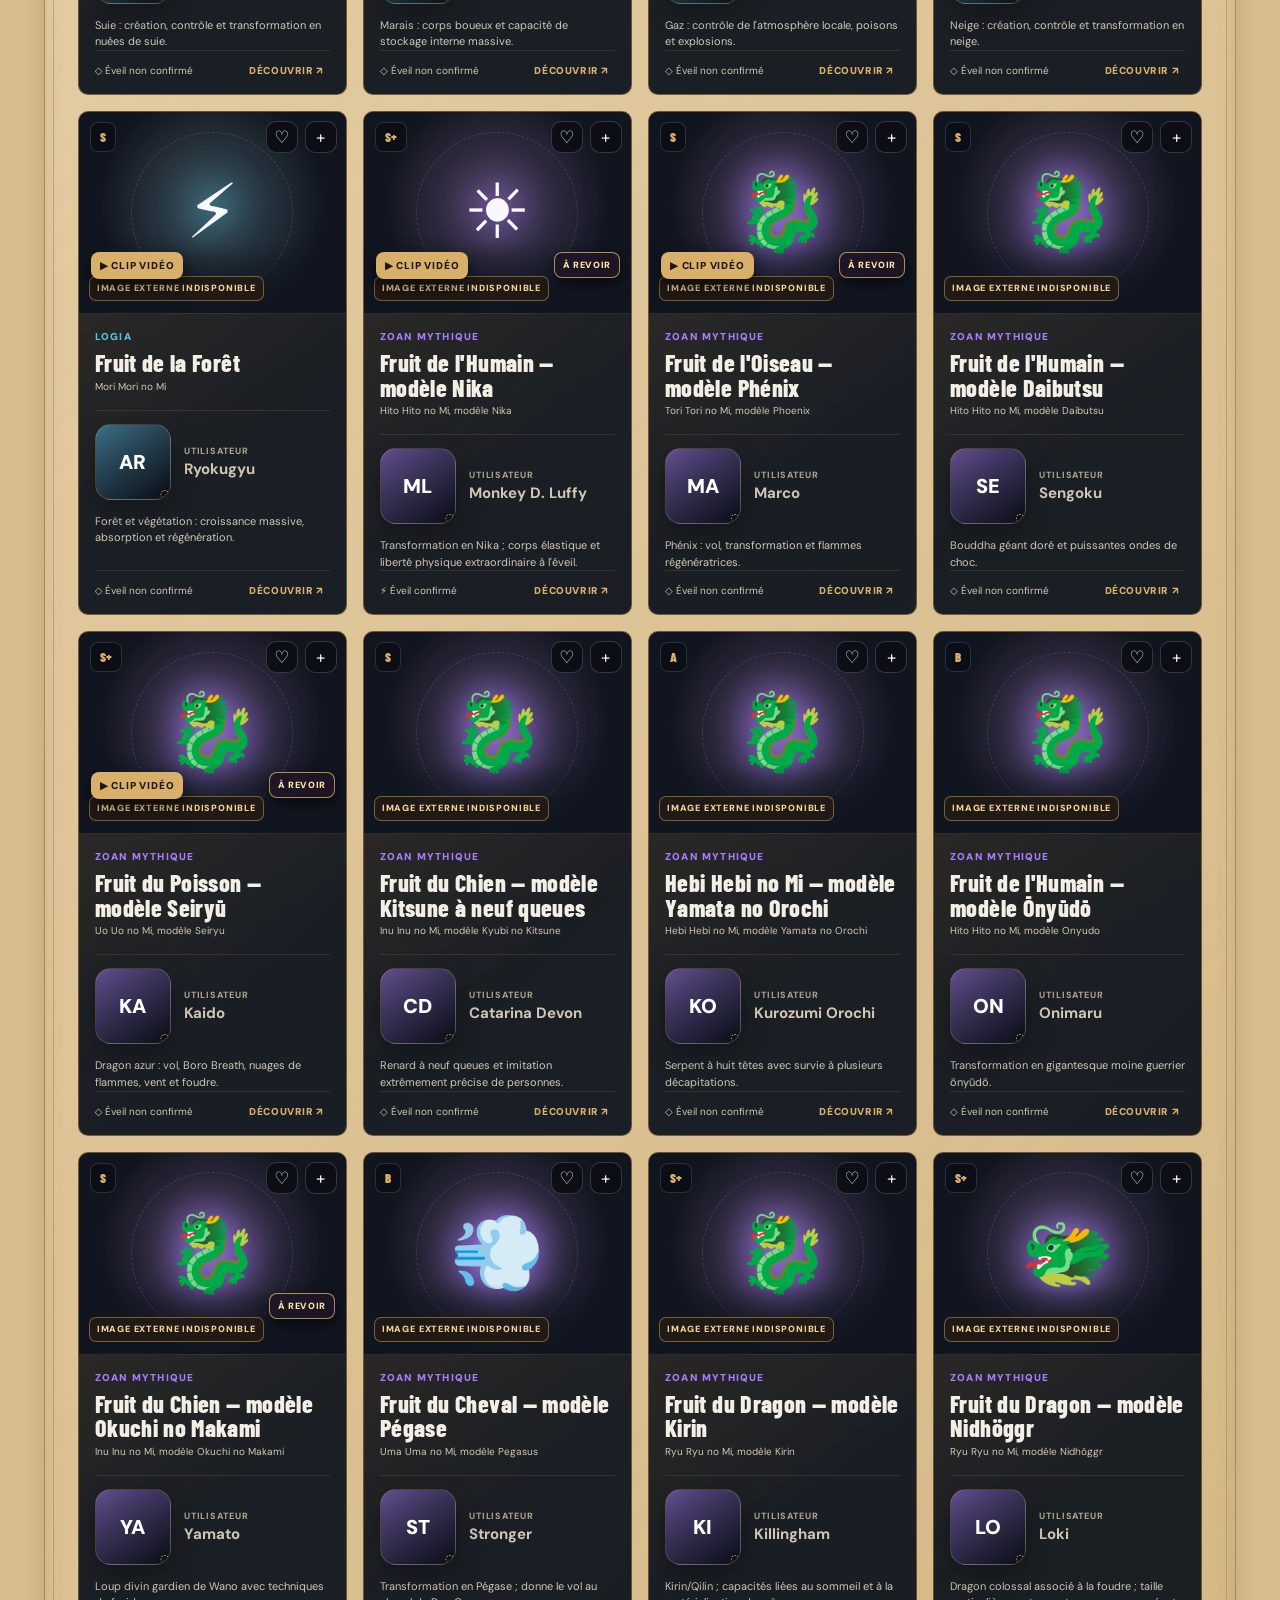
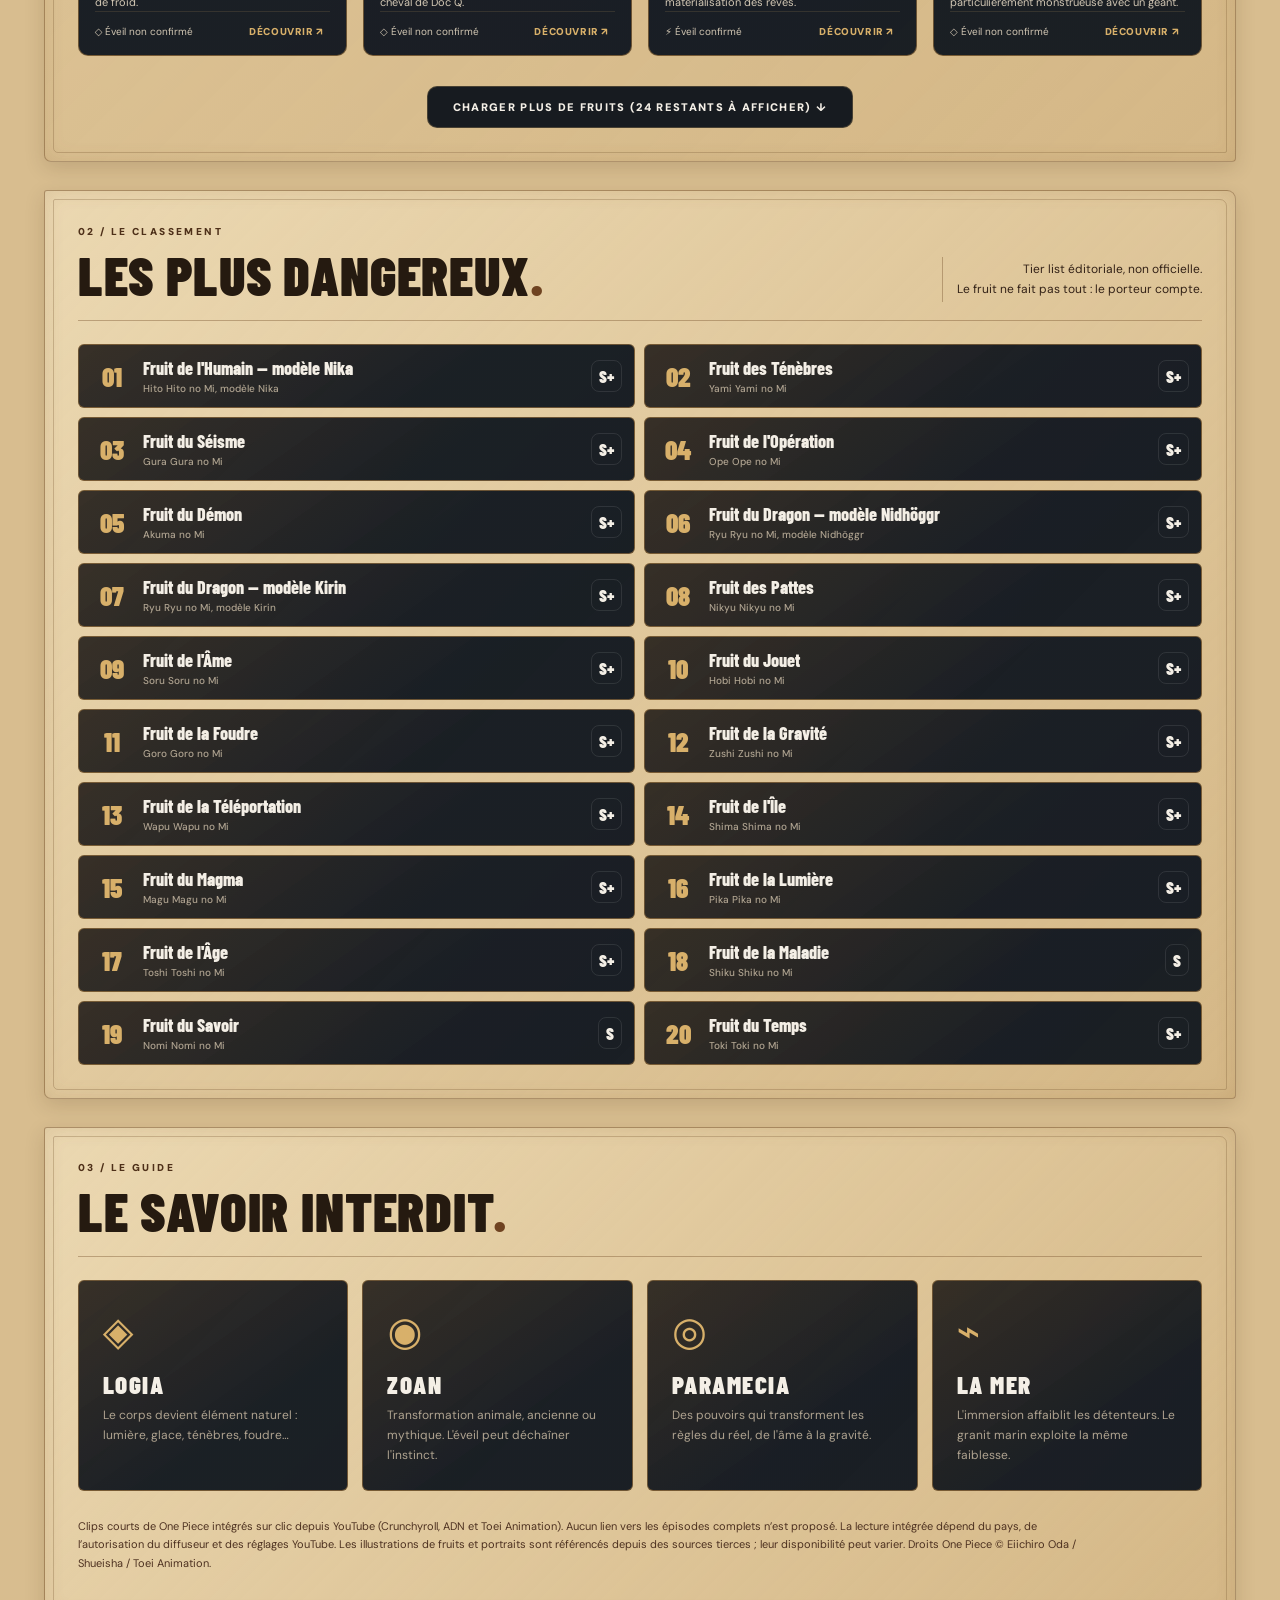
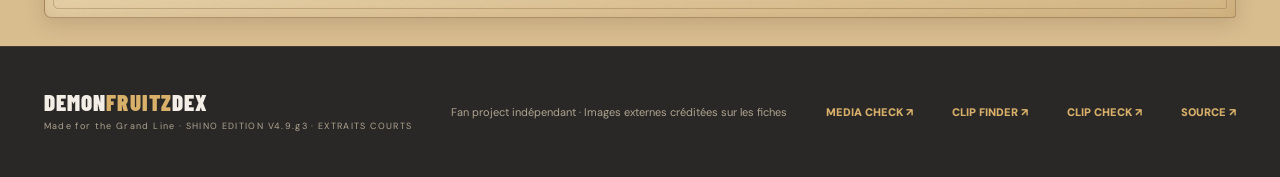
==== commit efd6254d: "V4.9.g3: synchronize index.html cache keys and edition with reviewer evidence gate" ====
--- a/index.html
+++ b/index.html
@@ -7,7 +7,7 @@
   <meta name="description" content="DemonFruitzDex — encyclopédie interactive des Fruits du Démon de One Piece, avec illustrations, utilisateurs, animations et comparateur." />
   <meta property="og:title" content="DemonFruitzDex — l'encyclopédie des Fruits du Démon" />
   <meta property="og:description" content="166 fiches, portraits immersifs et extraits courts publiés sur YouTube." />
-  <title>DemonFruitzDex — SHINO-DEX V4.9.g · Power in Action 2.0</title>
+  <title>DemonFruitzDex — SHINO-DEX V4.9.g3 · Power in Action 2.0</title>
   <link rel="icon" type="image/svg+xml" href="assets/icon.svg" />
   <link rel="stylesheet" href="styles.css?v=4.9c4" />
   <link rel="stylesheet" href="assets/css/archive-theme.css?v=4.9c4" />
@@ -20,7 +20,7 @@
   <script src="data/power-art-v49e.js?v=4.9e" defer></script>
   <script src="data/media-reliability-v49f.js?v=4.9f" defer></script>
   <script src="data/clips.js?v=4.9b3" defer></script>
-  <script src="app.js?v=4.9g" defer></script>
+  <script src="app.js?v=4.9g3" defer></script>
 </head>
 <body>
   <div class="ambient ambient-1" aria-hidden="true"></div>
@@ -29,7 +29,7 @@
     <div class="container header-content">
       <a class="brand" href="#accueil" aria-label="DemonFruitzDex — Accueil">
         <img src="assets/icon.svg" alt="" width="40" height="40" />
-        <span><strong>DEMON<span>FRUITZ</span>DEX</strong><small>SHINO EDITION <i>04.9.g</i></small></span>
+        <span><strong>DEMON<span>FRUITZ</span>DEX</strong><small>SHINO EDITION <i>04.9.g3</i></small></span>
       </a>
       <nav class="desktop-nav" aria-label="Navigation principale">
         <a href="#catalogue">Encyclopédie</a>
@@ -138,7 +138,7 @@
       <p class="legal-note">Clips courts de One Piece intégrés sur clic depuis YouTube (Crunchyroll, ADN et Toei Animation). Aucun lien vers les épisodes complets n’est proposé. La lecture intégrée dépend du pays, de l’autorisation du diffuseur et des réglages YouTube. Les illustrations de fruits et portraits sont référencés depuis des sources tierces ; leur disponibilité peut varier. Droits One Piece © Eiichiro Oda / Shueisha / Toei Animation.</p>
     </section>
   </main>
-  <footer><div class="container footer-inner"><div><strong>DEMON<span>FRUITZ</span>DEX</strong><small>Made for the Grand Line · SHINO EDITION V4.9.g · EXTRAITS COURTS</small></div><span>Fan project indépendant · Images externes créditées sur les fiches</span><a href="media-check.html" title="Vérifier depuis votre navigateur les portraits et illustrations externes">MEDIA CHECK ↗</a><a href="clip-finder.html" title="Trouver des scènes de pouvoirs pour les fruits sans extrait">CLIP FINDER ↗</a><a href="clip-check.html" title="Tester la lecture des extraits vidéo, sans compte">CLIP CHECK ↗</a><a href="https://github.com/shinobione/DemonFruitzDex" target="_blank" rel="noopener noreferrer">SOURCE ↗</a></div></footer>
+  <footer><div class="container footer-inner"><div><strong>DEMON<span>FRUITZ</span>DEX</strong><small>Made for the Grand Line · SHINO EDITION V4.9.g3 · EXTRAITS COURTS</small></div><span>Fan project indépendant · Images externes créditées sur les fiches</span><a href="media-check.html" title="Vérifier depuis votre navigateur les portraits et illustrations externes">MEDIA CHECK ↗</a><a href="clip-finder.html" title="Trouver des scènes de pouvoirs pour les fruits sans extrait">CLIP FINDER ↗</a><a href="clip-check.html" title="Tester la lecture des extraits vidéo, sans compte">CLIP CHECK ↗</a><a href="https://github.com/shinobione/DemonFruitzDex" target="_blank" rel="noopener noreferrer">SOURCE ↗</a></div></footer>
 
   <div class="compare-dock" id="compareDock" hidden><div><span class="dock-icon">⚔</span> <strong id="compareCount">0 / 2</strong><small>fruits sélectionnés</small></div><div class="dock-actions"><button id="compareOpen" disabled>Comparer →</button><button id="compareClear" title="Vider la sélection" aria-label="Vider la sélection">×</button></div></div>
 
